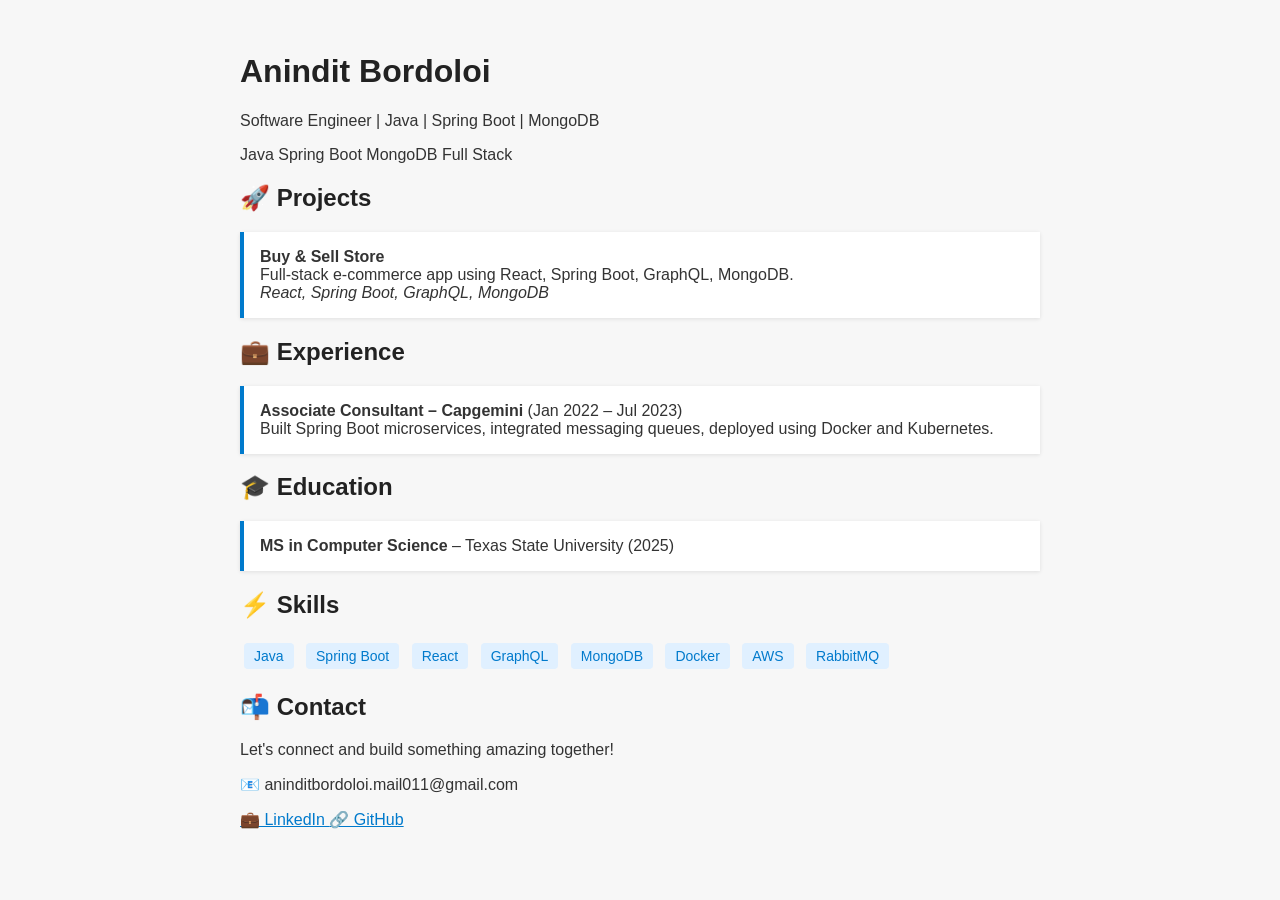
==== index.html @ 252bb342 "update + 1" ====
<!DOCTYPE html>
<html lang="en">
<head>
  <meta charset="UTF-8" />
  <meta name="viewport" content="width=device-width, initial-scale=1.0" />
  <title>Anindit Bordoloi | Portfolio</title>
  <link rel="stylesheet" href="style.css" />
</head>
<body>
  <div class="container">
    <header>
      <div class="header-content">
        <h1>Anindit Bordoloi</h1>
        <p class="subtitle">Software Engineer | Java | Spring Boot | MongoDB</p>
        <div class="header-tags">
          <span class="tag">Java</span>
          <span class="tag">Spring Boot</span>
          <span class="tag">MongoDB</span>
          <span class="tag">Full Stack</span>
        </div>
      </div>
    </header>

    <section class="section-animate">
      <h2>🚀 Projects</h2>
      <div id="projects" class="cards-grid">
        <div class="loading"></div>
      </div>
    </section>

    <section class="section-animate">
      <h2>💼 Experience</h2>
      <div id="experience" class="cards-grid">
        <div class="loading"></div>
      </div>
    </section>

    <section class="section-animate">
      <h2>🎓 Education</h2>
      <div id="education" class="cards-grid">
        <div class="loading"></div>
      </div>
    </section>

    <section class="section-animate">
      <h2>⚡ Skills</h2>
      <div id="skills" class="skills-container">
        <div class="loading"></div>
      </div>
    </section>

    <section class="section-animate">
      <div class="contact-section">
        <h2>📬 Contact</h2>
        <p class="contact-description">Let's connect and build something amazing together!</p>
        <p class="contact-email">📧 aninditbordoloi.mail011@gmail.com</p>
        <div class="contact-links">
          <a href="https://linkedin.com/in/anindit-bordoloi-452971109" class="contact-link">
            💼 LinkedIn
          </a>
          <a href="https://github.com/AninditB" class="contact-link">
            🔗 GitHub
          </a>
        </div>
      </div>
    </section>
  </div>

  <script src="script.js"></script>
</body>
</html>
---- style.css ----
body {
  font-family: sans-serif;
  background: #f7f7f7;
  color: #333;
  margin: 0;
  padding: 2rem;
}
.container {
  max-width: 800px;
  margin: auto;
}
h1, h2 {
  color: #222;
}
a {
  color: #007acc;
}

.card {
  margin-bottom: 1rem;
  padding: 1rem;
  background: #fff;
  border-left: 4px solid #007acc;
  box-shadow: 0 1px 4px rgba(0,0,0,0.1);
}

.skill {
  display: inline-block;
  background: #e0f0ff;
  color: #007acc;
  padding: 5px 10px;
  margin: 4px;
  border-radius: 4px;
  font-size: 14px;
}
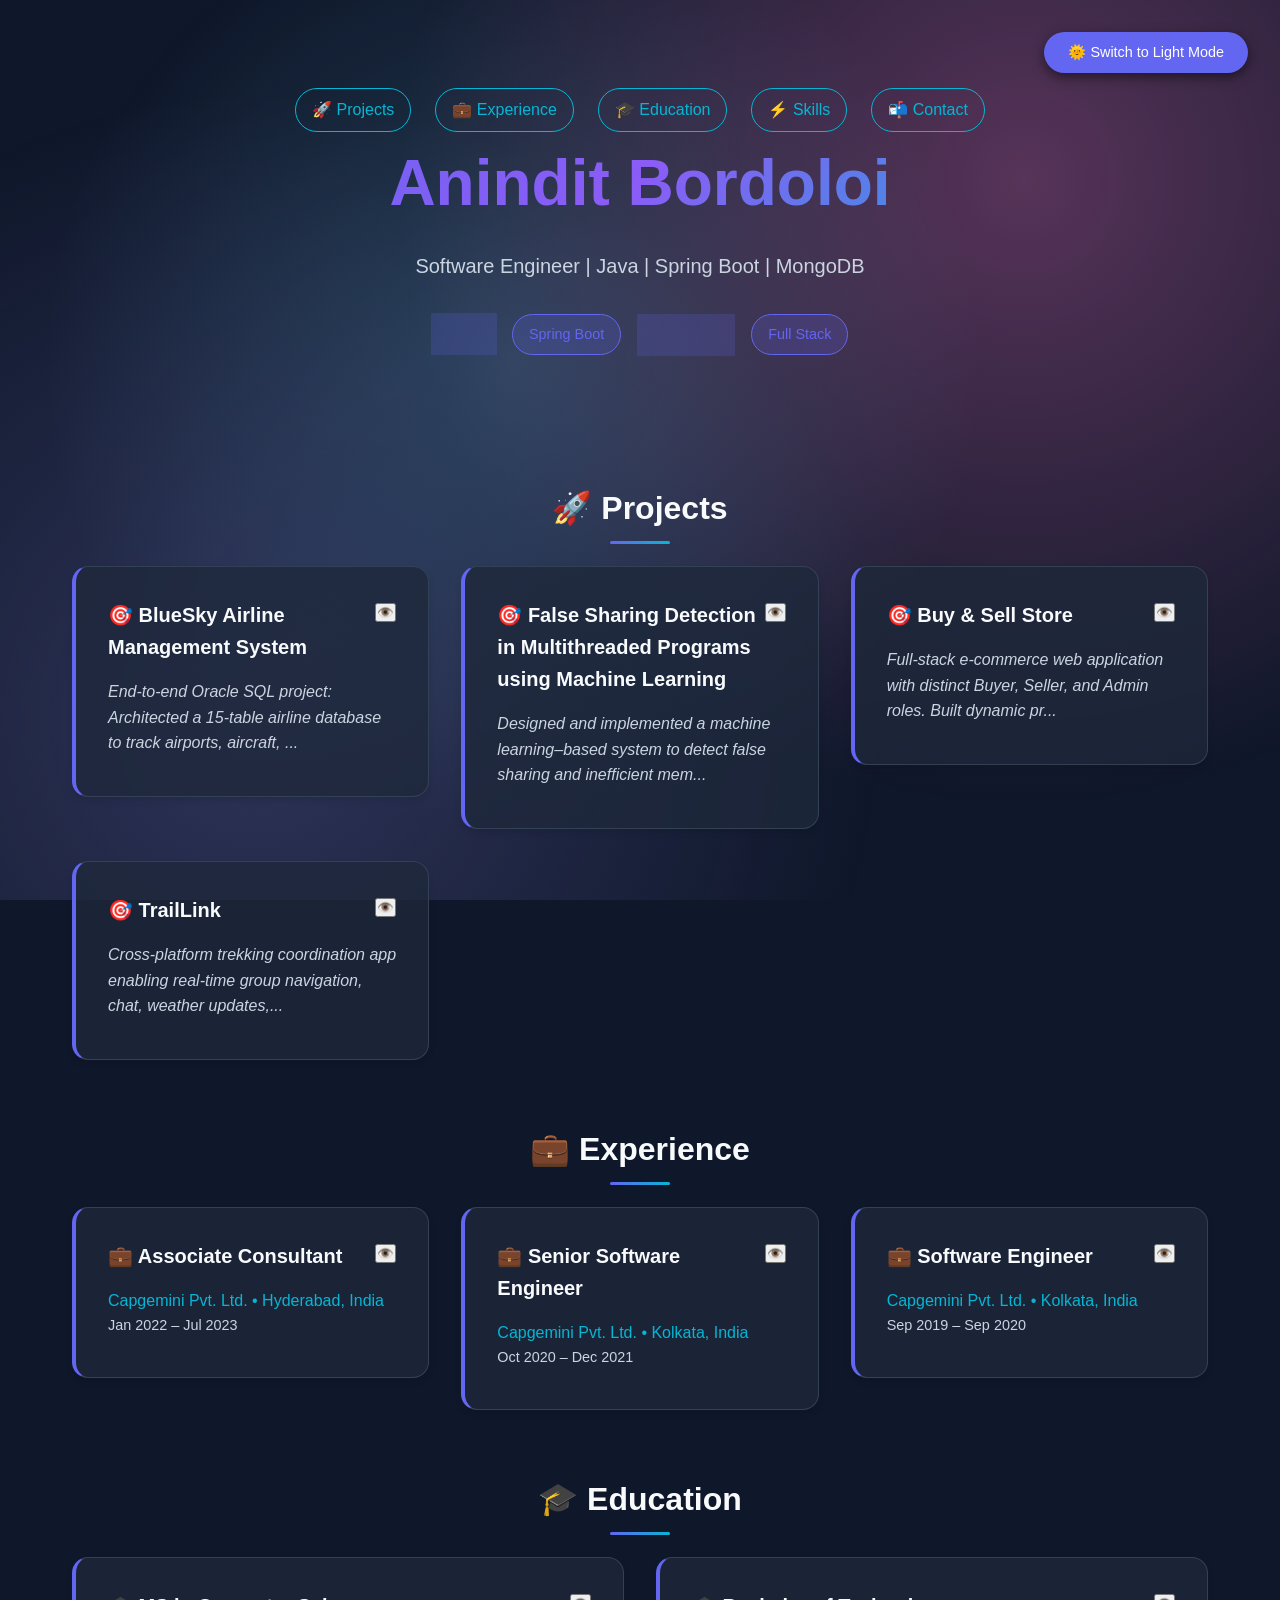
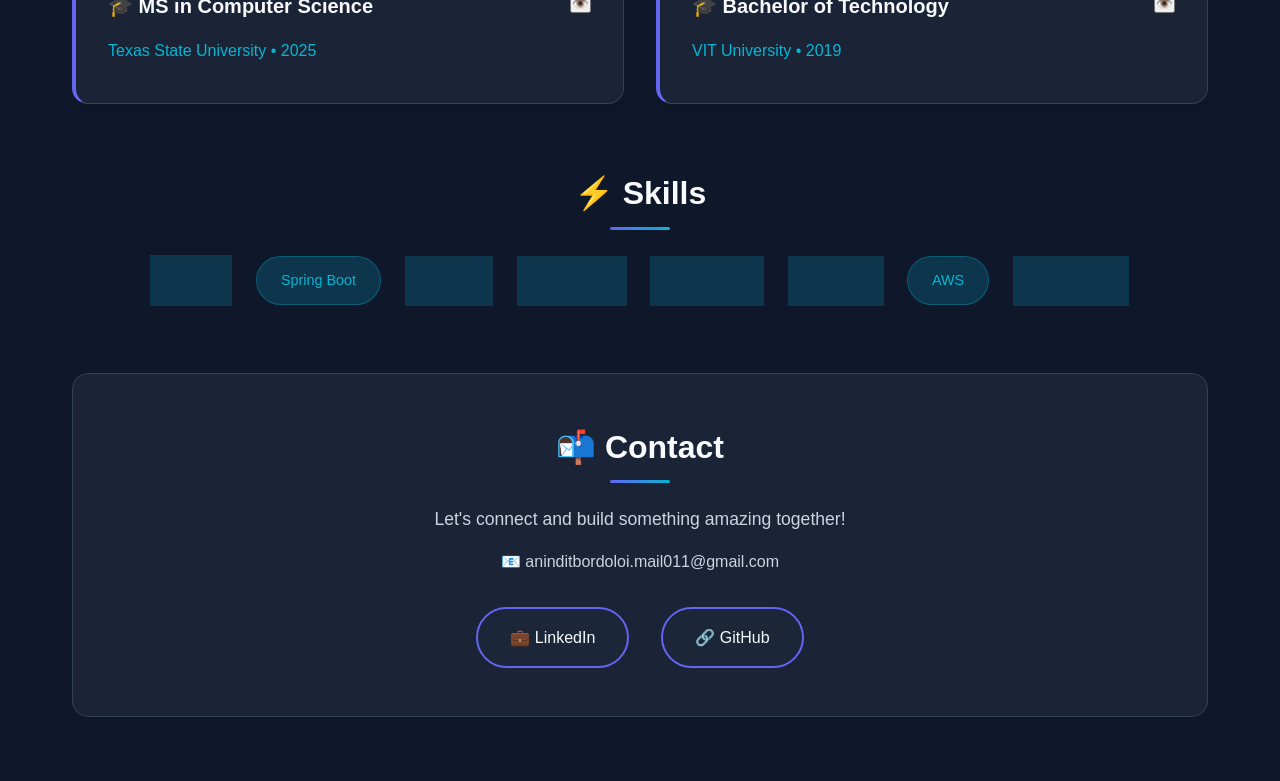
==== commit 11a24087: "small change" ====
--- a/index.html
+++ b/index.html
@@ -10,6 +10,14 @@
   <div class="container">
     <header>
       <div class="header-content">
+        <nav class="section-index">
+          <a href="#projects">🚀 Projects</a>
+          <a href="#experience">💼 Experience</a>
+          <a href="#education">🎓 Education</a>
+          <a href="#skills">⚡ Skills</a>
+          <a href="#contact">📬 Contact</a>
+        </nav>
+        <button id="theme-toggle" class="theme-toggle">🌞 Switch to Light Mode</button>
         <h1>Anindit Bordoloi</h1>
         <p class="subtitle">Software Engineer | Java | Spring Boot | MongoDB</p>
         <div class="header-tags">
@@ -51,7 +59,7 @@
 
     <section class="section-animate">
       <div class="contact-section">
-        <h2>📬 Contact</h2>
+        <h2 id="contact">📬 Contact</h2>
         <p class="contact-description">Let's connect and build something amazing together!</p>
         <p class="contact-email">📧 aninditbordoloi.mail011@gmail.com</p>
         <div class="contact-links">
--- a/style.css
+++ b/style.css
@@ -1,35 +1,711 @@
+* {
+  margin: 0;
+  padding: 0;
+  box-sizing: border-box;
+}
+
+:root {
+  --primary: #6366f1;
+  --primary-dark: #4f46e5;
+  --secondary: #8b5cf6;
+  --accent: #06b6d4;
+  --bg-dark: #0f172a;
+  --bg-light: #1e293b;
+  --text-primary: #f8fafc;
+  --text-secondary: #cbd5e1;
+  --card-bg: #1e293b;
+  --border: #334155;
+  --shadow: rgba(0, 0, 0, 0.5);
+  --gradient-bg-1: rgba(120, 119, 198, 0.3);
+  --gradient-bg-2: rgba(255, 119, 198, 0.3);
+  --gradient-bg-3: rgba(120, 219, 255, 0.2);
+}
+
+/* Light theme overrides */
+body.light-mode {
+  --primary: #b8860b;
+  --primary-dark: #a77800;
+  --secondary: #ffcc00;
+  --accent: #f59e0b;
+  --bg-dark: #fefce8;
+  --bg-light: #fffaf0;
+  --text-primary: #1e1e1e;
+  --text-secondary: #5d4501;
+  --card-bg: rgba(255, 255, 255, 0.9);
+  --border: #e0c68d;
+  --shadow: rgba(184, 134, 11, 0.1);
+  --gradient-bg-1: rgba(184, 134, 11, 0.15);
+  --gradient-bg-2: rgba(245, 158, 11, 0.15);
+  --gradient-bg-3: rgba(251, 191, 36, 0.1);
+}
+
 body {
-  font-family: sans-serif;
-  background: #f7f7f7;
-  color: #333;
+  font-family: 'Inter', -apple-system, BlinkMacSystemFont, sans-serif;
+  background: var(--bg-dark);
+  color: var(--text-primary);
+  line-height: 1.6;
+  overflow-x: hidden;
   margin: 0;
+  padding: 0;
+  transition: all 0.3s ease;
+}
+
+/* Animated background */
+body::before {
+  content: '';
+  position: fixed;
+  top: 0;
+  left: 0;
+  width: 100%;
+  height: 100%;
+  background: 
+    radial-gradient(circle at 20% 80%, rgba(120, 119, 198, 0.3) 0%, transparent 50%),
+    radial-gradient(circle at 80% 20%, rgba(255, 119, 198, 0.3) 0%, transparent 50%),
+    radial-gradient(circle at 40% 40%, rgba(120, 219, 255, 0.2) 0%, transparent 50%);
+  z-index: -1;
+  animation: bgShift 20s ease-in-out infinite;
+}
+
+@keyframes bgShift {
+  0%, 100% { transform: translate(0, 0) scale(1); }
+  33% { transform: translate(-5%, 10%) scale(1.1); }
+  66% { transform: translate(5%, -5%) scale(0.9); }
+}
+
+.container {
+  max-width: 1200px;
+  margin: 0 auto;
+  padding: 0 2rem;
+}
+
+/* Theme Toggle */
+.theme-toggle {
+  position: fixed;
+  top: 2rem;
+  right: 2rem;
+  background: var(--primary);
+  color: white;
+  border: none;
+  padding: 0.75rem 1.5rem;
+  border-radius: 2rem;
+  cursor: pointer;
+  font-size: 0.9rem;
+  font-weight: 500;
+  transition: all 0.3s ease;
+  z-index: 100;
+  box-shadow: 0 4px 12px var(--shadow);
+}
+
+.theme-toggle:hover {
+  background: var(--primary-dark);
+  transform: scale(1.05);
+}
+
+/* Header styles */
+header {
+  text-align: center;
+  padding: 4rem 0;
+  position: relative;
+}
+
+.header-content {
+  animation: fadeInUp 1s ease-out;
+}
+
+h1 {
+  font-size: clamp(2.5rem, 5vw, 4rem);
+  font-weight: 700;
+  background: linear-gradient(135deg, var(--primary), var(--secondary), var(--accent));
+  background-clip: text;
+  -webkit-background-clip: text;
+  -webkit-text-fill-color: transparent;
+  color: var(--text-primary);
+  margin-bottom: 1rem;
+  position: relative;
+}
+
+.subtitle {
+  font-size: 1.25rem;
+  color: var(--text-secondary);
+  margin-bottom: 2rem;
+  animation: fadeInUp 1s ease-out 0.2s both;
+}
+
+.header-tags {
+  display: flex;
+  flex-wrap: wrap;
+  justify-content: center;
+  gap: 1rem;
+  animation: fadeInUp 1s ease-out 0.4s both;
+}
+
+.tag {
+  background: rgba(99, 102, 241, 0.2);
+  border: 1px solid var(--primary);
+  color: var(--primary);
+  padding: 0.5rem 1rem;
+  border-radius: 2rem;
+  font-size: 0.9rem;
+  font-weight: 500;
+  transition: all 0.3s ease;
+  backdrop-filter: blur(10px);
+}
+
+.tag:hover {
+  background: var(--primary);
+  color: white;
+  transform: translateY(-2px);
+  box-shadow: 0 10px 20px rgba(99, 102, 241, 0.3);
+}
+
+/* Section styles */
+section {
+  margin: 4rem 0;
+}
+
+.section-animate {
+  opacity: 0;
+  transform: translateY(50px);
+  animation: fadeInUp 0.8s ease-out forwards;
+}
+
+.section-animate:nth-child(2) { animation-delay: 0.1s; }
+.section-animate:nth-child(3) { animation-delay: 0.2s; }
+.section-animate:nth-child(4) { animation-delay: 0.3s; }
+.section-animate:nth-child(5) { animation-delay: 0.4s; }
+.section-animate:nth-child(6) { animation-delay: 0.5s; }
+
+h2 {
+  font-size: 2rem;
+  font-weight: 600;
+  margin-bottom: 2rem;
+  text-align: center;
+  position: relative;
+  color: var(--text-primary);
+}
+
+h2::after {
+  content: '';
+  position: absolute;
+  bottom: -10px;
+  left: 50%;
+  transform: translateX(-50%);
+  width: 60px;
+  height: 3px;
+  background: linear-gradient(90deg, var(--primary), var(--accent));
+  border-radius: 2px;
+}
+
+/* Card styles */
+.cards-grid {
+  display: grid;
+  gap: 2rem;
+  grid-template-columns: repeat(auto-fit, minmax(350px, 1fr));
+}
+
+.card {
+  background: rgba(30, 41, 59, 0.8);
+  border: 1px solid var(--border);
+  border-radius: 1rem;
   padding: 2rem;
-}
-.container {
-  max-width: 800px;
-  margin: auto;
-}
-h1, h2 {
-  color: #222;
-}
+  transition: all 0.4s ease;
+  backdrop-filter: blur(10px);
+  position: relative;
+  overflow: hidden;
+  border-left: 4px solid var(--primary);
+  box-shadow: 0 4px 6px rgba(0, 0, 0, 0.1);
+}
+
+.expandable-card {
+  cursor: pointer;
+}
+
+.expandable-card:hover {
+  border-color: var(--accent);
+}
+
+.expandable-card.expanded {
+  border-left-color: var(--accent);
+}
+
+.card-header {
+  display: flex;
+  justify-content: space-between;
+  align-items: flex-start;
+  margin-bottom: 0.5rem;
+}
+
+.card-header strong {
+  flex: 1;
+  font-size: 1.25rem;
+  font-weight: 600;
+  color: var(--text-primary);
+  margin: 0;
+}
+
+.expand-icon {
+  background: var(--primary);
+  color: white;
+  width: 24px;
+  height: 24px;
+  border-radius: 50%;
+  display: flex;
+  align-items: center;
+  justify-content: center;
+  font-size: 1.2rem;
+  font-weight: bold;
+  margin-left: 1rem;
+  transition: all 0.3s ease;
+  flex-shrink: 0;
+}
+
+.expandable-card:hover .expand-icon {
+  background: var(--accent);
+  transform: scale(1.1);
+}
+
+.card-meta {
+  margin: 0.5rem 0;
+}
+
+.card-details {
+  animation: fadeIn 0.3s ease-out;
+}
+
+.card-preview {
+  color: var(--text-secondary);
+  font-style: italic;
+  animation: fadeIn 0.3s ease-out;
+}
+
+@keyframes fadeIn {
+  from { opacity: 0; transform: translateY(-10px); }
+  to { opacity: 1; transform: translateY(0); }
+}
+
+.card::before {
+  content: '';
+  position: absolute;
+  top: 0;
+  left: -100%;
+  width: 100%;
+  height: 100%;
+  background: linear-gradient(90deg, transparent, rgba(255, 255, 255, 0.1), transparent);
+  transition: left 0.6s ease;
+}
+
+.card:hover::before {
+  left: 100%;
+}
+
+.card:hover {
+  transform: translateY(-10px);
+  box-shadow: 0 20px 40px var(--shadow);
+  border-color: var(--primary);
+}
+
+.card strong {
+  font-size: 1.25rem;
+  font-weight: 600;
+  color: var(--text-primary);
+  display: block;
+  margin-bottom: 0.5rem;
+}
+
+.card em {
+  color: var(--accent);
+  font-style: normal;
+  font-size: 0.9rem;
+  font-weight: 500;
+}
+
+/* Modal Styles */
+.modal-overlay {
+  position: fixed;
+  top: 0;
+  left: 0;
+  width: 100%;
+  height: 100%;
+  background: rgba(0, 0, 0, 0.8);
+  backdrop-filter: blur(10px);
+  z-index: 1000;
+  display: flex;
+  justify-content: center;
+  align-items: center;
+  opacity: 0;
+  visibility: hidden;
+  transition: all 0.3s ease;
+}
+
+.modal-overlay.active {
+  opacity: 1;
+  visibility: visible;
+}
+
+.modal-content {
+  background: var(--card-bg);
+  border: 1px solid var(--border);
+  border-radius: 1rem;
+  padding: 2rem;
+  max-width: 600px;
+  width: 90%;
+  max-height: 80vh;
+  overflow-y: auto;
+  position: relative;
+  box-shadow: 0 20px 40px var(--shadow);
+  transform: scale(0.8) translateY(50px);
+  transition: all 0.3s ease;
+  border-left: 4px solid var(--accent);
+}
+
+.modal-overlay.active .modal-content {
+  transform: scale(1) translateY(0);
+}
+
+.modal-header {
+  display: flex;
+  justify-content: space-between;
+  align-items: flex-start;
+  margin-bottom: 1.5rem;
+  padding-bottom: 1rem;
+  border-bottom: 1px solid var(--border);
+}
+
+.modal-title {
+  font-size: 1.5rem;
+  font-weight: 600;
+  color: var(--text-primary);
+  margin: 0;
+  flex: 1;
+}
+
+.modal-close {
+  background: var(--primary);
+  color: white;
+  border: none;
+  width: 32px;
+  height: 32px;
+  border-radius: 50%;
+  display: flex;
+  align-items: center;
+  justify-content: center;
+  font-size: 1.2rem;
+  font-weight: bold;
+  cursor: pointer;
+  transition: all 0.3s ease;
+  margin-left: 1rem;
+}
+
+.modal-close:hover {
+  background: var(--primary-dark);
+  transform: scale(1.1);
+}
+
+.modal-meta {
+  margin-bottom: 1.5rem;
+}
+
+.modal-meta .company,
+.modal-meta .institution {
+  color: var(--accent);
+  font-weight: 500;
+  font-size: 1.1rem;
+  margin-bottom: 0.5rem;
+}
+
+.modal-meta .duration,
+.modal-meta .year {
+  color: var(--text-secondary);
+  font-size: 0.95rem;
+}
+
+.modal-body {
+  color: var(--text-secondary);
+  line-height: 1.7;
+}
+
+.modal-body h4 {
+  color: var(--accent);
+  font-weight: 600;
+  margin: 1.5rem 0 0.75rem 0;
+  font-size: 1.1rem;
+}
+
+.modal-body ul {
+  margin: 0.75rem 0;
+  padding-left: 1.5rem;
+}
+
+.modal-body li {
+  margin-bottom: 0.75rem;
+  color: var(--text-secondary);
+}
+
+.modal-body .tech-stack {
+  background: rgba(6, 182, 212, 0.1);
+  border: 1px solid rgba(6, 182, 212, 0.3);
+  border-radius: 0.5rem;
+  padding: 1rem;
+  margin: 1rem 0;
+  color: var(--text-secondary);
+}
+
+.share-section {
+  margin-top: 2rem;
+  padding-top: 1.5rem;
+  border-top: 1px solid var(--border);
+}
+
+.share-buttons {
+  display: flex;
+  gap: 1rem;
+  flex-wrap: wrap;
+  justify-content: center;
+}
+
+.share-btn {
+  background: var(--primary);
+  color: white;
+  border: none;
+  padding: 0.75rem 1.5rem;
+  border-radius: 2rem;
+  font-size: 0.9rem;
+  font-weight: 500;
+  cursor: pointer;
+  transition: all 0.3s ease;
+  display: flex;
+  align-items: center;
+  gap: 0.5rem;
+}
+
+.share-btn:hover {
+  background: var(--primary-dark);
+  transform: translateY(-2px);
+  box-shadow: 0 8px 16px rgba(99, 102, 241, 0.3);
+}
+
+.share-btn.copy-btn {
+  background: var(--accent);
+}
+
+.share-btn.copy-btn:hover {
+  background: #0891b2;
+}
+
+/* Skills styles */
+.skills-container {
+  display: flex;
+  flex-wrap: wrap;
+  gap: 1rem;
+  justify-content: center;
+}
+
+.skill {
+  background: rgba(6, 182, 212, 0.2);
+  color: var(--accent);
+  padding: 0.75rem 1.5rem;
+  border-radius: 2rem;
+  font-size: 0.9rem;
+  font-weight: 500;
+  border: 1px solid rgba(6, 182, 212, 0.3);
+  transition: all 0.3s ease;
+  backdrop-filter: blur(10px);
+  display: inline-block;
+  margin: 0.25rem;
+}
+
+.skill:hover {
+  background: var(--accent);
+  color: white;
+  transform: translateY(-2px) scale(1.05);
+  box-shadow: 0 8px 16px rgba(6, 182, 212, 0.3);
+}
+
+/* Contact section */
+.contact-section {
+  text-align: center;
+  background: rgba(30, 41, 59, 0.8);
+  border: 1px solid var(--border);
+  border-radius: 1rem;
+  padding: 3rem;
+  margin: 4rem 0;
+  backdrop-filter: blur(10px);
+}
+
+.contact-description {
+  color: var(--text-secondary);
+  margin-bottom: 1rem;
+  font-size: 1.1rem;
+}
+
+.contact-email {
+  color: var(--text-secondary);
+  margin-bottom: 2rem;
+  font-size: 1rem;
+}
+
+.contact-links {
+  display: flex;
+  justify-content: center;
+  gap: 2rem;
+  margin-top: 2rem;
+  flex-wrap: wrap;
+}
+
+.contact-link {
+  display: inline-flex;
+  align-items: center;
+  gap: 0.5rem;
+  color: var(--text-primary);
+  text-decoration: none;
+  padding: 1rem 2rem;
+  border: 2px solid var(--primary);
+  border-radius: 3rem;
+  transition: all 0.3s ease;
+  font-weight: 500;
+  backdrop-filter: blur(10px);
+}
+
+.contact-link:hover {
+  background: var(--primary);
+  transform: translateY(-3px);
+  box-shadow: 0 10px 20px rgba(99, 102, 241, 0.3);
+}
+
+/* Legacy link styles for compatibility */
 a {
-  color: #007acc;
-}
-
-.card {
-  margin-bottom: 1rem;
-  padding: 1rem;
-  background: #fff;
-  border-left: 4px solid #007acc;
-  box-shadow: 0 1px 4px rgba(0,0,0,0.1);
-}
-
-.skill {
+  color: var(--accent);
+  text-decoration: none;
+  transition: color 0.3s ease;
+}
+
+a:hover {
+  color: var(--primary);
+}
+
+/* Animations */
+@keyframes fadeInUp {
+  from {
+    opacity: 0;
+    transform: translateY(50px);
+  }
+  to {
+    opacity: 1;
+    transform: translateY(0);
+  }
+}
+
+@keyframes pulse {
+  0%, 100% { transform: scale(1); }
+  50% { transform: scale(1.05); }
+}
+
+/* Loading animation */
+.loading {
   display: inline-block;
-  background: #e0f0ff;
-  color: #007acc;
-  padding: 5px 10px;
-  margin: 4px;
-  border-radius: 4px;
-  font-size: 14px;
-}+  width: 40px;
+  height: 40px;
+  border: 4px solid var(--border);
+  border-radius: 50%;
+  border-top-color: var(--primary);
+  animation: spin 1s ease-in-out infinite;
+  margin: 2rem auto;
+}
+
+@keyframes spin {
+  to { transform: rotate(360deg); }
+}
+
+/* Custom scrollbar for modal */
+.modal-content::-webkit-scrollbar {
+  width: 6px;
+}
+
+.modal-content::-webkit-scrollbar-track {
+  background: var(--bg-dark);
+  border-radius: 3px;
+}
+
+.modal-content::-webkit-scrollbar-thumb {
+  background: var(--primary);
+  border-radius: 3px;
+}
+
+.modal-content::-webkit-scrollbar-thumb:hover {
+  background: var(--primary-dark);
+}
+
+/* Responsive design */
+@media (max-width: 768px) {
+  .container {
+    padding: 0 1rem;
+  }
+  
+  .cards-grid {
+    grid-template-columns: 1fr;
+  }
+  
+  .contact-links {
+    flex-direction: column;
+    align-items: center;
+  }
+  
+  .header-tags {
+    justify-content: center;
+  }
+  
+  .skills-container {
+    justify-content: center;
+  }
+  
+  h1 {
+    font-size: 2.5rem;
+  }
+  
+  header {
+    padding: 2rem 0;
+  }
+
+  .modal-content {
+    width: 95%;
+    padding: 1.5rem;
+    margin: 1rem;
+  }
+
+  .share-buttons {
+    flex-direction: column;
+  }
+
+  .share-btn {
+    justify-content: center;
+  }
+}
+
+
+.section-index {
+  display: flex;
+  justify-content: center;
+  gap: 1.5rem;
+  margin-top: 1.5rem;
+  flex-wrap: wrap;
+  animation: fadeInUp 1s ease-out 0.6s both;
+}
+
+.section-index a {
+  color: var(--accent);
+  font-weight: 500;
+  padding: 0.5rem 1rem;
+  border: 1px solid var(--accent);
+  border-radius: 1.5rem;
+  text-decoration: none;
+  transition: all 0.3s ease;
+}
+
+.section-index a:hover {
+  background: var(--accent);
+  color: white;
+  transform: translateY(-2px);
+}
+
+
+
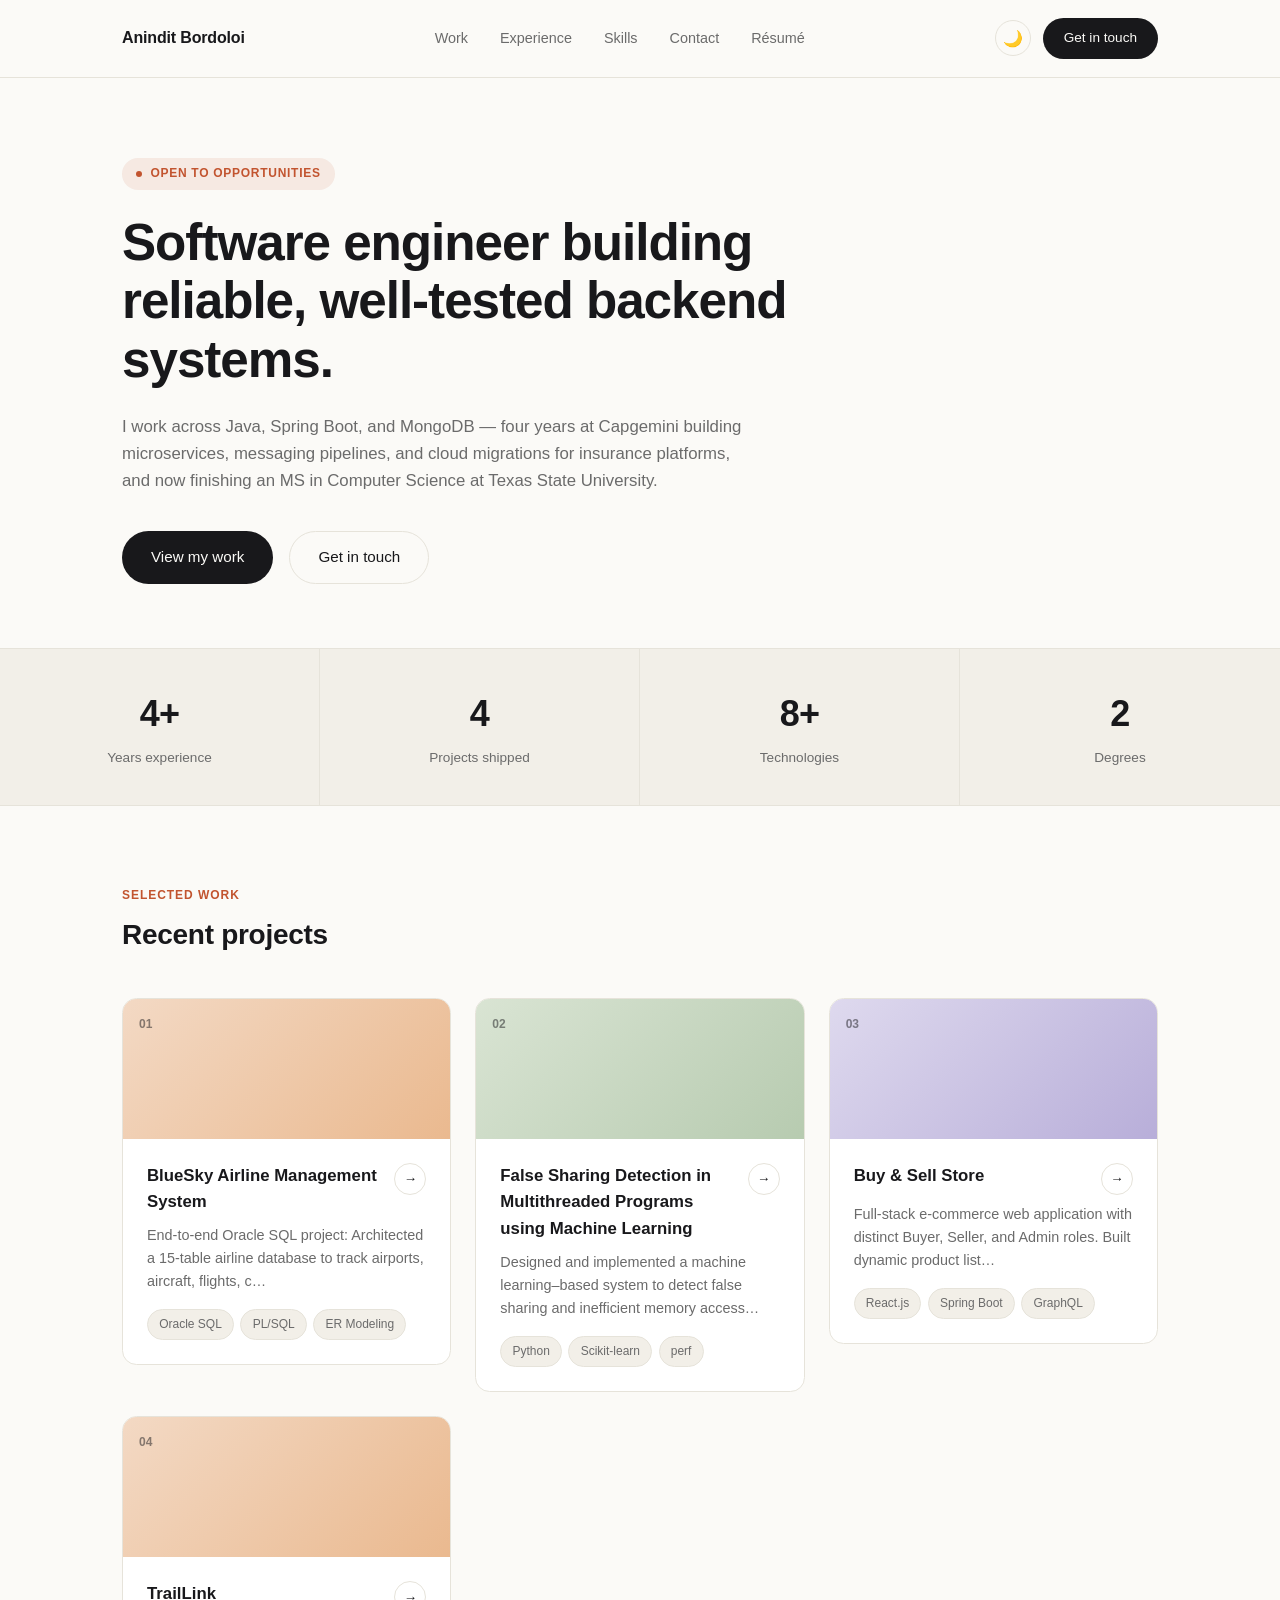
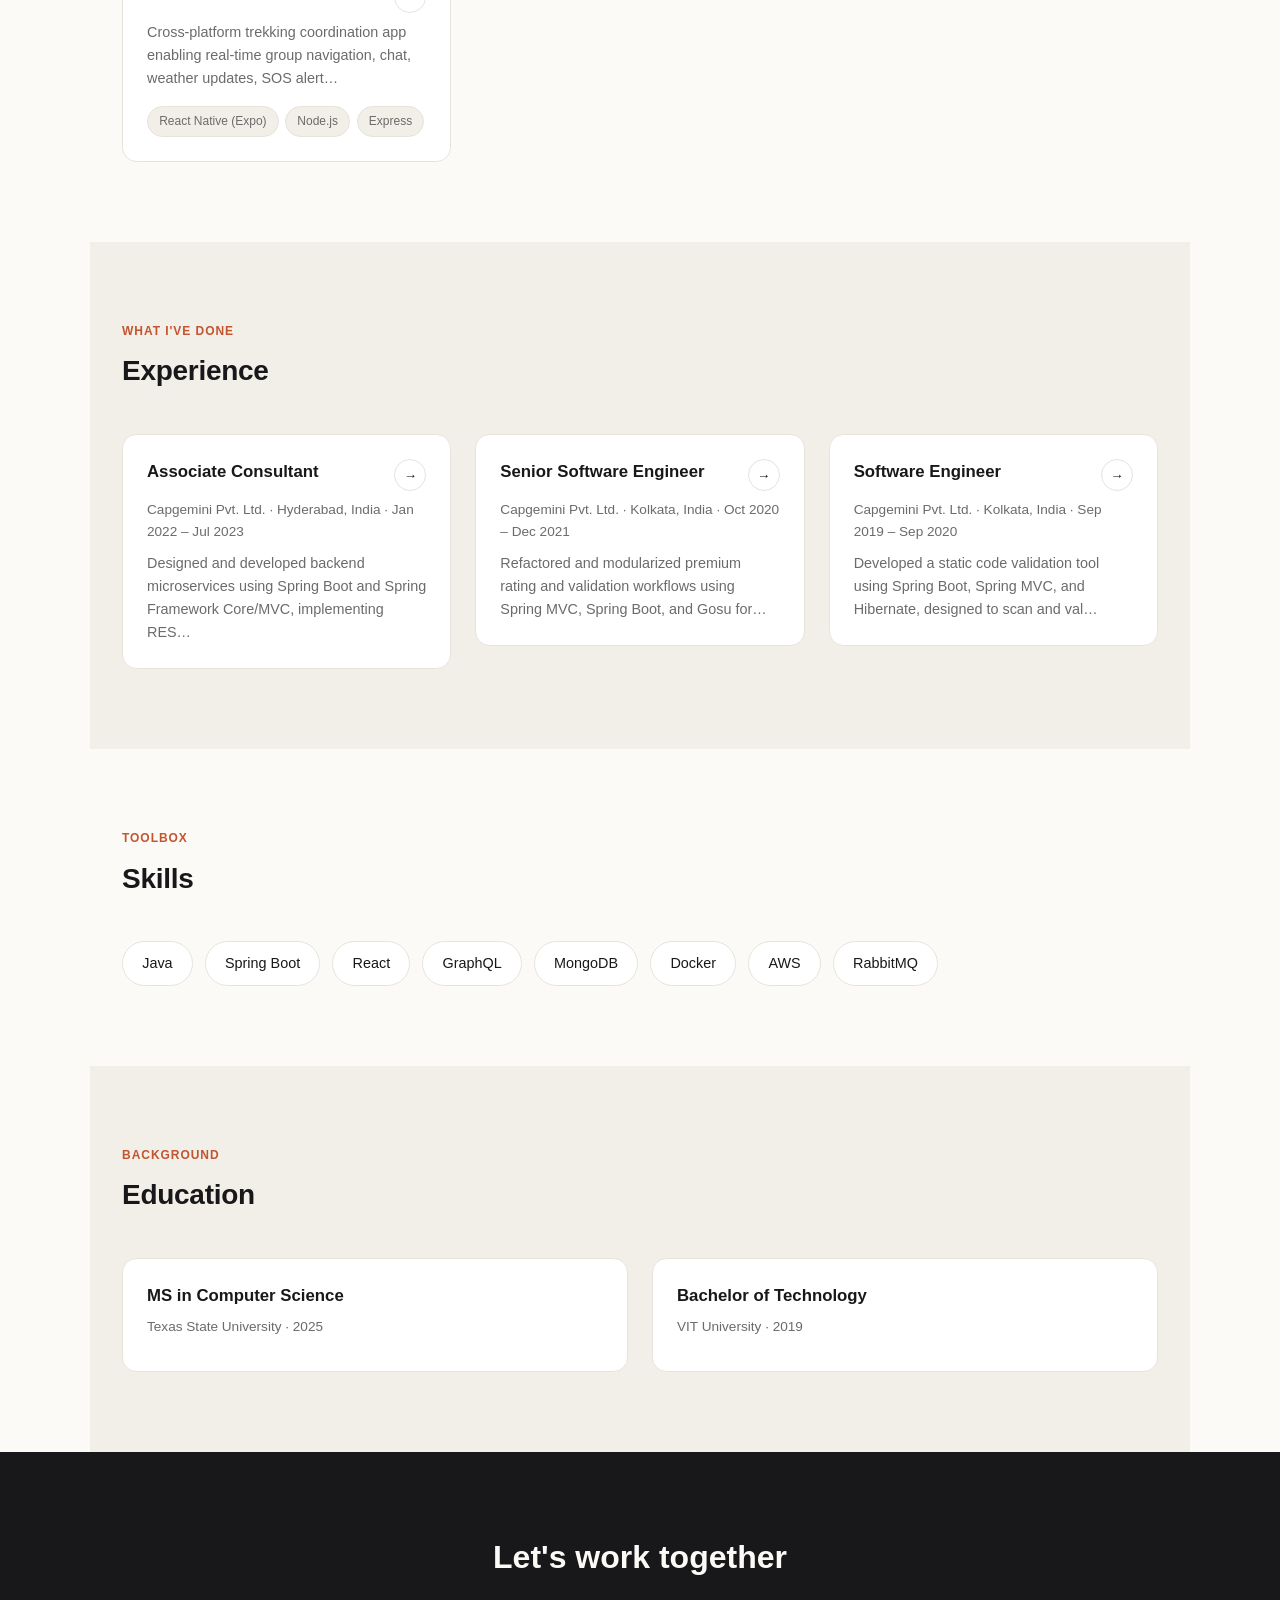
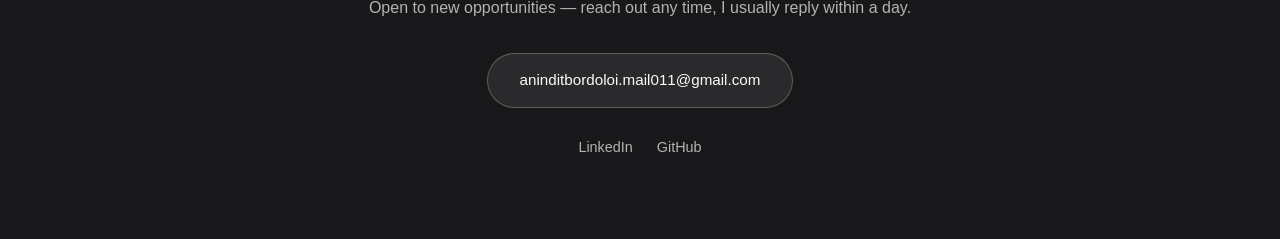
==== commit a5b2ddf7: "Redesign portfolio with minimal light/dark theme, add resume page Replace the dark neon-gradient lay" ====
--- a/index.html
+++ b/index.html
@@ -7,73 +7,112 @@
   <link rel="stylesheet" href="style.css" />
 </head>
 <body>
-  <div class="container">
-    <header>
-      <div class="header-content">
-        <nav class="section-index">
-          <a href="#projects">🚀 Projects</a>
-          <a href="#experience">💼 Experience</a>
-          <a href="#education">🎓 Education</a>
-          <a href="#skills">⚡ Skills</a>
-          <a href="#contact">📬 Contact</a>
-        </nav>
-        <button id="theme-toggle" class="theme-toggle">🌞 Switch to Light Mode</button>
-        <h1>Anindit Bordoloi</h1>
-        <p class="subtitle">Software Engineer | Java | Spring Boot | MongoDB</p>
-        <div class="header-tags">
-          <span class="tag">Java</span>
-          <span class="tag">Spring Boot</span>
-          <span class="tag">MongoDB</span>
-          <span class="tag">Full Stack</span>
+  <header class="site-header" id="top">
+    <div class="nav-inner">
+      <a href="#top" class="wordmark">Anindit Bordoloi</a>
+      <nav class="main-nav">
+        <a href="#projects">Work</a>
+        <a href="#experience">Experience</a>
+        <a href="#skills">Skills</a>
+        <a href="#contact">Contact</a>
+        <a href="resume.html">Résumé</a>
+      </nav>
+      <div class="nav-actions">
+        <button id="theme-toggle" class="theme-toggle" aria-label="Switch to dark mode">🌙</button>
+        <a href="#contact" class="btn btn-primary btn-sm">Get in touch</a>
+      </div>
+    </div>
+  </header>
+
+  <main>
+    <section class="hero section-animate">
+      <div class="hero-inner">
+        <div class="badge"><span class="badge-dot"></span> Open to opportunities</div>
+        <h1>Software engineer building reliable, well-tested backend systems.</h1>
+        <p class="hero-bio">
+          I work across Java, Spring Boot, and MongoDB — four years at Capgemini building microservices,
+          messaging pipelines, and cloud migrations for insurance platforms, and now finishing an MS in
+          Computer Science at Texas State University.
+        </p>
+        <div class="hero-actions">
+          <a href="#projects" class="btn btn-primary">View my work</a>
+          <a href="#contact" class="btn btn-secondary">Get in touch</a>
         </div>
       </div>
-    </header>
+    </section>
 
-    <section class="section-animate">
-      <h2>🚀 Projects</h2>
-      <div id="projects" class="cards-grid">
+    <section class="stats-strip section-animate">
+      <div class="stat">
+        <div class="stat-number" id="stat-years">–</div>
+        <div class="stat-label">Years experience</div>
+      </div>
+      <div class="stat">
+        <div class="stat-number" id="stat-projects">–</div>
+        <div class="stat-label">Projects shipped</div>
+      </div>
+      <div class="stat">
+        <div class="stat-number" id="stat-tech">–</div>
+        <div class="stat-label">Technologies</div>
+      </div>
+      <div class="stat">
+        <div class="stat-number" id="stat-degrees">–</div>
+        <div class="stat-label">Degrees</div>
+      </div>
+    </section>
+
+    <section class="section-block section-animate">
+      <div class="section-head">
+        <div class="section-label">Selected work</div>
+        <h2>Recent projects</h2>
+      </div>
+      <div id="projects" class="cards-grid projects-grid">
         <div class="loading"></div>
       </div>
     </section>
 
-    <section class="section-animate">
-      <h2>💼 Experience</h2>
-      <div id="experience" class="cards-grid">
+    <section class="section-block alt-bg section-animate">
+      <div class="section-head">
+        <div class="section-label">What I've done</div>
+        <h2>Experience</h2>
+      </div>
+      <div id="experience" class="cards-grid experience-grid">
         <div class="loading"></div>
       </div>
     </section>
 
-    <section class="section-animate">
-      <h2>🎓 Education</h2>
-      <div id="education" class="cards-grid">
-        <div class="loading"></div>
+    <section class="section-block section-animate">
+      <div class="section-head">
+        <div class="section-label">Toolbox</div>
+        <h2>Skills</h2>
       </div>
-    </section>
-
-    <section class="section-animate">
-      <h2>⚡ Skills</h2>
       <div id="skills" class="skills-container">
         <div class="loading"></div>
       </div>
     </section>
 
-    <section class="section-animate">
-      <div class="contact-section">
-        <h2 id="contact">📬 Contact</h2>
-        <p class="contact-description">Let's connect and build something amazing together!</p>
-        <p class="contact-email">📧 aninditbordoloi.mail011@gmail.com</p>
-        <div class="contact-links">
-          <a href="https://linkedin.com/in/anindit-bordoloi-452971109" class="contact-link">
-            💼 LinkedIn
-          </a>
-          <a href="https://github.com/AninditB" class="contact-link">
-            🔗 GitHub
-          </a>
-        </div>
+    <section class="section-block alt-bg section-animate">
+      <div class="section-head">
+        <div class="section-label">Background</div>
+        <h2>Education</h2>
+      </div>
+      <div id="education" class="cards-grid education-grid">
+        <div class="loading"></div>
       </div>
     </section>
-  </div>
+  </main>
+
+  <footer class="cta-band section-animate" id="contact">
+    <div class="cta-inner">
+      <h2>Let's work together</h2>
+      <p>Open to new opportunities — reach out any time, I usually reply within a day.</p>
+      <a href="mailto:aninditbordoloi.mail011@gmail.com" class="email-pill">aninditbordoloi.mail011@gmail.com</a>
+      <div class="cta-links">
+        <a href="https://linkedin.com/in/anindit-bordoloi-452971109" class="cta-link">LinkedIn</a>
+        <a href="https://github.com/AninditB" class="cta-link">GitHub</a>
+      </div>
+    </div>
+  </footer>
 
   <script src="script.js"></script>
 </body>
-</html>+</html>
--- a/style.css
+++ b/style.css
@@ -5,329 +5,517 @@
 }
 
 :root {
-  --primary: #6366f1;
-  --primary-dark: #4f46e5;
-  --secondary: #8b5cf6;
-  --accent: #06b6d4;
-  --bg-dark: #0f172a;
-  --bg-light: #1e293b;
-  --text-primary: #f8fafc;
-  --text-secondary: #cbd5e1;
-  --card-bg: #1e293b;
-  --border: #334155;
-  --shadow: rgba(0, 0, 0, 0.5);
-  --gradient-bg-1: rgba(120, 119, 198, 0.3);
-  --gradient-bg-2: rgba(255, 119, 198, 0.3);
-  --gradient-bg-3: rgba(120, 219, 255, 0.2);
-}
-
-/* Light theme overrides */
-body.light-mode {
-  --primary: #b8860b;
-  --primary-dark: #a77800;
-  --secondary: #ffcc00;
-  --accent: #f59e0b;
-  --bg-dark: #fefce8;
-  --bg-light: #fffaf0;
-  --text-primary: #1e1e1e;
-  --text-secondary: #5d4501;
-  --card-bg: rgba(255, 255, 255, 0.9);
-  --border: #e0c68d;
-  --shadow: rgba(184, 134, 11, 0.1);
-  --gradient-bg-1: rgba(184, 134, 11, 0.15);
-  --gradient-bg-2: rgba(245, 158, 11, 0.15);
-  --gradient-bg-3: rgba(251, 191, 36, 0.1);
+  --bg: #fbfaf7;
+  --bg-alt: #f2efe8;
+  --surface: #ffffff;
+  --text: #18181b;
+  --text-secondary: #6b6b6b;
+  --border: #e6e3da;
+  --accent: #c2542f;
+  --accent-soft: rgba(194, 84, 47, 0.1);
+  --btn-bg: #18181b;
+  --btn-text: #fbfaf7;
+  --cta-bg: #18181b;
+  --cta-text: #fbfaf7;
+  --shadow: rgba(24, 24, 27, 0.08);
+}
+
+body.dark-mode {
+  --bg: #101012;
+  --bg-alt: #17171a;
+  --surface: #1c1c1f;
+  --text: #f5f5f4;
+  --text-secondary: #a3a3a8;
+  --border: #2d2d31;
+  --accent: #e08a67;
+  --accent-soft: rgba(224, 138, 103, 0.15);
+  --btn-bg: #f5f5f4;
+  --btn-text: #101012;
+  --cta-bg: #000000;
+  --cta-text: #f5f5f4;
+  --shadow: rgba(0, 0, 0, 0.4);
 }
 
 body {
   font-family: 'Inter', -apple-system, BlinkMacSystemFont, sans-serif;
-  background: var(--bg-dark);
-  color: var(--text-primary);
+  background: var(--bg);
+  color: var(--text);
   line-height: 1.6;
   overflow-x: hidden;
-  margin: 0;
-  padding: 0;
-  transition: all 0.3s ease;
-}
-
-/* Animated background */
-body::before {
-  content: '';
-  position: fixed;
+  transition: background 0.3s ease, color 0.3s ease;
+}
+
+a {
+  color: inherit;
+  text-decoration: none;
+}
+
+.container,
+.hero-inner,
+.nav-inner,
+.section-block,
+.cta-inner {
+  max-width: 1100px;
+  margin: 0 auto;
+  padding-left: 2rem;
+  padding-right: 2rem;
+}
+
+/* Buttons */
+.btn {
+  display: inline-flex;
+  align-items: center;
+  justify-content: center;
+  padding: 0.85rem 1.75rem;
+  border-radius: 2rem;
+  font-size: 0.95rem;
+  font-weight: 500;
+  cursor: pointer;
+  border: 1px solid transparent;
+  transition: all 0.2s ease;
+}
+
+.btn-primary {
+  background: var(--btn-bg);
+  color: var(--btn-text);
+}
+
+.btn-primary:hover {
+  opacity: 0.85;
+  transform: translateY(-1px);
+}
+
+.btn-secondary {
+  background: transparent;
+  color: var(--text);
+  border-color: var(--border);
+}
+
+.btn-secondary:hover {
+  border-color: var(--text);
+}
+
+.btn-sm {
+  padding: 0.55rem 1.25rem;
+  font-size: 0.85rem;
+}
+
+/* Nav */
+.site-header {
+  position: sticky;
   top: 0;
-  left: 0;
-  width: 100%;
-  height: 100%;
-  background: 
-    radial-gradient(circle at 20% 80%, rgba(120, 119, 198, 0.3) 0%, transparent 50%),
-    radial-gradient(circle at 80% 20%, rgba(255, 119, 198, 0.3) 0%, transparent 50%),
-    radial-gradient(circle at 40% 40%, rgba(120, 219, 255, 0.2) 0%, transparent 50%);
-  z-index: -1;
-  animation: bgShift 20s ease-in-out infinite;
-}
-
-@keyframes bgShift {
-  0%, 100% { transform: translate(0, 0) scale(1); }
-  33% { transform: translate(-5%, 10%) scale(1.1); }
-  66% { transform: translate(5%, -5%) scale(0.9); }
-}
-
-.container {
-  max-width: 1200px;
-  margin: 0 auto;
-  padding: 0 2rem;
-}
-
-/* Theme Toggle */
+  z-index: 50;
+  background: var(--bg);
+  border-bottom: 1px solid var(--border);
+}
+
+.nav-inner {
+  display: flex;
+  align-items: center;
+  justify-content: space-between;
+  padding-top: 1.1rem;
+  padding-bottom: 1.1rem;
+}
+
+.wordmark {
+  font-weight: 600;
+  font-size: 1rem;
+  letter-spacing: -0.01em;
+}
+
+.main-nav {
+  display: flex;
+  gap: 2rem;
+}
+
+.main-nav a {
+  font-size: 0.9rem;
+  color: var(--text-secondary);
+  transition: color 0.2s ease;
+}
+
+.main-nav a:hover {
+  color: var(--text);
+}
+
+.nav-actions {
+  display: flex;
+  align-items: center;
+  gap: 0.75rem;
+}
+
 .theme-toggle {
-  position: fixed;
-  top: 2rem;
-  right: 2rem;
-  background: var(--primary);
-  color: white;
-  border: none;
-  padding: 0.75rem 1.5rem;
+  background: transparent;
+  border: 1px solid var(--border);
+  color: var(--text);
+  width: 2.25rem;
+  height: 2.25rem;
+  border-radius: 50%;
+  display: flex;
+  align-items: center;
+  justify-content: center;
+  cursor: pointer;
+  font-size: 1rem;
+  transition: all 0.2s ease;
+}
+
+.theme-toggle:hover {
+  border-color: var(--text);
+}
+
+/* Hero */
+.hero {
+  padding: 5rem 0 4rem;
+}
+
+.badge {
+  display: inline-flex;
+  align-items: center;
+  gap: 0.5rem;
+  font-size: 0.75rem;
+  font-weight: 600;
+  letter-spacing: 0.06em;
+  text-transform: uppercase;
+  color: var(--accent);
+  background: var(--accent-soft);
+  padding: 0.4rem 0.9rem;
   border-radius: 2rem;
+  margin-bottom: 1.5rem;
+}
+
+.badge-dot {
+  width: 6px;
+  height: 6px;
+  border-radius: 50%;
+  background: var(--accent);
+}
+
+.hero h1 {
+  font-size: clamp(2rem, 4.5vw, 3.2rem);
+  font-weight: 600;
+  letter-spacing: -0.02em;
+  line-height: 1.15;
+  max-width: 750px;
+  margin-bottom: 1.5rem;
+}
+
+.hero-bio {
+  color: var(--text-secondary);
+  font-size: 1.05rem;
+  max-width: 620px;
+  margin-bottom: 2.25rem;
+}
+
+.hero-actions {
+  display: flex;
+  gap: 1rem;
+  flex-wrap: wrap;
+}
+
+/* Stats */
+.stats-strip {
+  display: grid;
+  grid-template-columns: repeat(4, 1fr);
+  border-top: 1px solid var(--border);
+  border-bottom: 1px solid var(--border);
+  background: var(--bg-alt);
+}
+
+.stat {
+  padding: 2.25rem 1rem;
+  text-align: center;
+  border-right: 1px solid var(--border);
+}
+
+.stat:last-child {
+  border-right: none;
+}
+
+.stat-number {
+  font-size: 2.25rem;
+  font-weight: 700;
+  letter-spacing: -0.02em;
+}
+
+.stat-label {
+  color: var(--text-secondary);
+  font-size: 0.85rem;
+  margin-top: 0.25rem;
+}
+
+/* Sections */
+.section-block {
+  padding: 5rem 2rem;
+}
+
+.section-block.alt-bg {
+  background: var(--bg-alt);
+}
+
+.section-head {
+  margin-bottom: 2.5rem;
+}
+
+.section-label {
+  font-size: 0.75rem;
+  font-weight: 600;
+  letter-spacing: 0.08em;
+  text-transform: uppercase;
+  color: var(--accent);
+  margin-bottom: 0.5rem;
+}
+
+.section-block h2 {
+  font-size: 1.75rem;
+  font-weight: 600;
+  letter-spacing: -0.01em;
+}
+
+/* Cards */
+.cards-grid {
+  display: grid;
+  gap: 1.5rem;
+  grid-template-columns: repeat(auto-fit, minmax(300px, 1fr));
+}
+
+.card {
+  background: var(--surface);
+  border: 1px solid var(--border);
+  border-radius: 0.9rem;
+  transition: border-color 0.2s ease, box-shadow 0.2s ease;
+}
+
+.card:hover {
+  border-color: var(--text-secondary);
+  box-shadow: 0 8px 20px var(--shadow);
+}
+
+.expandable-card {
   cursor: pointer;
+}
+
+.expandable-card:focus-visible {
+  outline: 2px solid var(--accent);
+  outline-offset: 3px;
+}
+
+/* Project cards */
+.project-card {
+  overflow: hidden;
+}
+
+.project-thumb {
+  height: 140px;
+  position: relative;
+  display: flex;
+  align-items: flex-start;
+  padding: 1rem;
+}
+
+.thumb-1 { background: linear-gradient(135deg, #f3d9c4, #eab98f); }
+.thumb-2 { background: linear-gradient(135deg, #d9e4d3, #b7cbb0); }
+.thumb-3 { background: linear-gradient(135deg, #ded9ee, #b8aed9); }
+
+body.dark-mode .thumb-1 { background: linear-gradient(135deg, #6b4a34, #4a3423); }
+body.dark-mode .thumb-2 { background: linear-gradient(135deg, #33402f, #263021); }
+body.dark-mode .thumb-3 { background: linear-gradient(135deg, #3a3350, #2a253c); }
+
+.thumb-index {
+  font-size: 0.75rem;
+  font-weight: 600;
+  color: rgba(24, 24, 27, 0.5);
+}
+
+body.dark-mode .thumb-index {
+  color: rgba(255, 255, 255, 0.6);
+}
+
+.card-body {
+  padding: 1.5rem;
+}
+
+.card-header {
+  display: flex;
+  justify-content: space-between;
+  align-items: flex-start;
+  gap: 0.75rem;
+  margin-bottom: 0.5rem;
+}
+
+.card-header strong {
+  font-size: 1.05rem;
+  font-weight: 600;
+}
+
+.modal-btn {
+  background: transparent;
+  border: 1px solid var(--border);
+  color: var(--text);
+  width: 2rem;
+  height: 2rem;
+  border-radius: 50%;
+  display: flex;
+  align-items: center;
+  justify-content: center;
+  cursor: pointer;
+  flex-shrink: 0;
+  transition: all 0.2s ease;
+}
+
+.modal-btn:hover {
+  border-color: var(--accent);
+  color: var(--accent);
+}
+
+.card-preview {
+  color: var(--text-secondary);
   font-size: 0.9rem;
-  font-weight: 500;
-  transition: all 0.3s ease;
-  z-index: 100;
-  box-shadow: 0 4px 12px var(--shadow);
-}
-
-.theme-toggle:hover {
-  background: var(--primary-dark);
-  transform: scale(1.05);
-}
-
-/* Header styles */
-header {
-  text-align: center;
-  padding: 4rem 0;
-  position: relative;
-}
-
-.header-content {
-  animation: fadeInUp 1s ease-out;
-}
-
-h1 {
-  font-size: clamp(2.5rem, 5vw, 4rem);
-  font-weight: 700;
-  background: linear-gradient(135deg, var(--primary), var(--secondary), var(--accent));
-  background-clip: text;
-  -webkit-background-clip: text;
-  -webkit-text-fill-color: transparent;
-  color: var(--text-primary);
-  margin-bottom: 1rem;
-  position: relative;
-}
-
-.subtitle {
-  font-size: 1.25rem;
-  color: var(--text-secondary);
-  margin-bottom: 2rem;
-  animation: fadeInUp 1s ease-out 0.2s both;
-}
-
-.header-tags {
+}
+
+.card-meta {
+  color: var(--text-secondary);
+  font-size: 0.85rem;
+  margin: 0.4rem 0 0.6rem;
+}
+
+.card-details {
+  animation: fadeIn 0.3s ease-out;
+  color: var(--text-secondary);
+  font-size: 0.9rem;
+  line-height: 1.6;
+  margin-top: 0.5rem;
+}
+
+.card-details ul {
+  padding-left: 1.1rem;
+  margin-top: 0.4rem;
+}
+
+.card-details li {
+  margin-bottom: 0.4rem;
+}
+
+.tag-row {
   display: flex;
   flex-wrap: wrap;
-  justify-content: center;
-  gap: 1rem;
-  animation: fadeInUp 1s ease-out 0.4s both;
-}
-
-.tag {
-  background: rgba(99, 102, 241, 0.2);
-  border: 1px solid var(--primary);
-  color: var(--primary);
-  padding: 0.5rem 1rem;
+  gap: 0.4rem;
+  margin-top: 1rem;
+}
+
+.tag-pill {
+  background: var(--bg-alt);
+  border: 1px solid var(--border);
+  color: var(--text-secondary);
+  font-size: 0.75rem;
+  padding: 0.3rem 0.7rem;
+  border-radius: 1rem;
+}
+
+/* Experience & education cards */
+.experience-card,
+.education-card {
+  padding: 1.5rem;
+}
+
+.education-card strong {
+  font-size: 1.05rem;
+  font-weight: 600;
+  display: block;
+  margin-bottom: 0.4rem;
+}
+
+@keyframes fadeIn {
+  from { opacity: 0; transform: translateY(-6px); }
+  to { opacity: 1; transform: translateY(0); }
+}
+
+@keyframes fadeInUp {
+  from { opacity: 0; transform: translateY(20px); }
+  to { opacity: 1; transform: translateY(0); }
+}
+
+/* Skills */
+.skills-container {
+  display: flex;
+  flex-wrap: wrap;
+  gap: 0.75rem;
+}
+
+.skill {
+  background: var(--surface);
+  color: var(--text);
+  border: 1px solid var(--border);
+  padding: 0.6rem 1.2rem;
   border-radius: 2rem;
   font-size: 0.9rem;
   font-weight: 500;
-  transition: all 0.3s ease;
-  backdrop-filter: blur(10px);
-}
-
-.tag:hover {
-  background: var(--primary);
-  color: white;
-  transform: translateY(-2px);
-  box-shadow: 0 10px 20px rgba(99, 102, 241, 0.3);
-}
-
-/* Section styles */
-section {
-  margin: 4rem 0;
-}
-
-.section-animate {
-  opacity: 0;
-  transform: translateY(50px);
-  animation: fadeInUp 0.8s ease-out forwards;
-}
-
-.section-animate:nth-child(2) { animation-delay: 0.1s; }
-.section-animate:nth-child(3) { animation-delay: 0.2s; }
-.section-animate:nth-child(4) { animation-delay: 0.3s; }
-.section-animate:nth-child(5) { animation-delay: 0.4s; }
-.section-animate:nth-child(6) { animation-delay: 0.5s; }
-
-h2 {
+  transition: all 0.2s ease;
+}
+
+.skill:hover {
+  border-color: var(--accent);
+  color: var(--accent);
+}
+
+/* CTA band */
+.cta-band {
+  background: var(--cta-bg);
+  color: var(--cta-text);
+  text-align: center;
+  padding: 5rem 2rem;
+}
+
+.cta-band h2 {
   font-size: 2rem;
   font-weight: 600;
+  margin-bottom: 0.75rem;
+}
+
+.cta-band p {
+  color: rgba(245, 245, 244, 0.7);
   margin-bottom: 2rem;
-  text-align: center;
-  position: relative;
-  color: var(--text-primary);
-}
-
-h2::after {
-  content: '';
-  position: absolute;
-  bottom: -10px;
-  left: 50%;
-  transform: translateX(-50%);
-  width: 60px;
-  height: 3px;
-  background: linear-gradient(90deg, var(--primary), var(--accent));
-  border-radius: 2px;
-}
-
-/* Card styles */
-.cards-grid {
-  display: grid;
-  gap: 2rem;
-  grid-template-columns: repeat(auto-fit, minmax(350px, 1fr));
-}
-
-.card {
-  background: rgba(30, 41, 59, 0.8);
-  border: 1px solid var(--border);
-  border-radius: 1rem;
-  padding: 2rem;
-  transition: all 0.4s ease;
-  backdrop-filter: blur(10px);
-  position: relative;
-  overflow: hidden;
-  border-left: 4px solid var(--primary);
-  box-shadow: 0 4px 6px rgba(0, 0, 0, 0.1);
-}
-
-.expandable-card {
-  cursor: pointer;
-}
-
-.expandable-card:hover {
-  border-color: var(--accent);
-}
-
-.expandable-card.expanded {
-  border-left-color: var(--accent);
-}
-
-.card-header {
-  display: flex;
-  justify-content: space-between;
-  align-items: flex-start;
-  margin-bottom: 0.5rem;
-}
-
-.card-header strong {
-  flex: 1;
-  font-size: 1.25rem;
-  font-weight: 600;
-  color: var(--text-primary);
-  margin: 0;
-}
-
-.expand-icon {
-  background: var(--primary);
-  color: white;
-  width: 24px;
-  height: 24px;
-  border-radius: 50%;
-  display: flex;
-  align-items: center;
+}
+
+.email-pill {
+  display: inline-block;
+  background: rgba(245, 245, 244, 0.08);
+  border: 1px solid rgba(245, 245, 244, 0.25);
+  color: var(--cta-text);
+  padding: 0.9rem 2rem;
+  border-radius: 2rem;
+  font-size: 0.95rem;
+  transition: all 0.2s ease;
+}
+
+.email-pill:hover {
+  background: rgba(245, 245, 244, 0.16);
+}
+
+.cta-links {
+  display: flex;
   justify-content: center;
-  font-size: 1.2rem;
-  font-weight: bold;
-  margin-left: 1rem;
-  transition: all 0.3s ease;
-  flex-shrink: 0;
-}
-
-.expandable-card:hover .expand-icon {
-  background: var(--accent);
-  transform: scale(1.1);
-}
-
-.card-meta {
-  margin: 0.5rem 0;
-}
-
-.card-details {
-  animation: fadeIn 0.3s ease-out;
-}
-
-.card-preview {
-  color: var(--text-secondary);
-  font-style: italic;
-  animation: fadeIn 0.3s ease-out;
-}
-
-@keyframes fadeIn {
-  from { opacity: 0; transform: translateY(-10px); }
-  to { opacity: 1; transform: translateY(0); }
-}
-
-.card::before {
-  content: '';
-  position: absolute;
-  top: 0;
-  left: -100%;
-  width: 100%;
-  height: 100%;
-  background: linear-gradient(90deg, transparent, rgba(255, 255, 255, 0.1), transparent);
-  transition: left 0.6s ease;
-}
-
-.card:hover::before {
-  left: 100%;
-}
-
-.card:hover {
-  transform: translateY(-10px);
-  box-shadow: 0 20px 40px var(--shadow);
-  border-color: var(--primary);
-}
-
-.card strong {
-  font-size: 1.25rem;
-  font-weight: 600;
-  color: var(--text-primary);
-  display: block;
-  margin-bottom: 0.5rem;
-}
-
-.card em {
-  color: var(--accent);
-  font-style: normal;
+  gap: 1.5rem;
+  margin-top: 1.75rem;
+}
+
+.cta-link {
+  color: rgba(245, 245, 244, 0.7);
   font-size: 0.9rem;
-  font-weight: 500;
-}
-
-/* Modal Styles */
+}
+
+.cta-link:hover {
+  color: var(--cta-text);
+}
+
+/* Modal */
 .modal-overlay {
   position: fixed;
   top: 0;
   left: 0;
   width: 100%;
   height: 100%;
-  background: rgba(0, 0, 0, 0.8);
-  backdrop-filter: blur(10px);
+  background: rgba(0, 0, 0, 0.5);
+  backdrop-filter: blur(6px);
   z-index: 1000;
   display: flex;
   justify-content: center;
@@ -343,7 +531,7 @@
 }
 
 .modal-content {
-  background: var(--card-bg);
+  background: var(--surface);
   border: 1px solid var(--border);
   border-radius: 1rem;
   padding: 2rem;
@@ -353,9 +541,12 @@
   overflow-y: auto;
   position: relative;
   box-shadow: 0 20px 40px var(--shadow);
-  transform: scale(0.8) translateY(50px);
-  transition: all 0.3s ease;
-  border-left: 4px solid var(--accent);
+  transform: scale(0.96) translateY(20px);
+  transition: all 0.25s ease;
+}
+
+.modal-content:focus {
+  outline: none;
 }
 
 .modal-overlay.active .modal-content {
@@ -372,33 +563,29 @@
 }
 
 .modal-title {
-  font-size: 1.5rem;
-  font-weight: 600;
-  color: var(--text-primary);
-  margin: 0;
+  font-size: 1.4rem;
+  font-weight: 600;
   flex: 1;
 }
 
 .modal-close {
-  background: var(--primary);
-  color: white;
-  border: none;
-  width: 32px;
-  height: 32px;
+  background: transparent;
+  border: 1px solid var(--border);
+  color: var(--text);
+  width: 2rem;
+  height: 2rem;
   border-radius: 50%;
   display: flex;
   align-items: center;
   justify-content: center;
-  font-size: 1.2rem;
-  font-weight: bold;
+  font-size: 1.1rem;
   cursor: pointer;
-  transition: all 0.3s ease;
   margin-left: 1rem;
+  transition: all 0.2s ease;
 }
 
 .modal-close:hover {
-  background: var(--primary-dark);
-  transform: scale(1.1);
+  border-color: var(--text);
 }
 
 .modal-meta {
@@ -409,14 +596,14 @@
 .modal-meta .institution {
   color: var(--accent);
   font-weight: 500;
-  font-size: 1.1rem;
-  margin-bottom: 0.5rem;
+  font-size: 1.05rem;
+  margin-bottom: 0.4rem;
 }
 
 .modal-meta .duration,
 .modal-meta .year {
   color: var(--text-secondary);
-  font-size: 0.95rem;
+  font-size: 0.9rem;
 }
 
 .modal-body {
@@ -425,29 +612,27 @@
 }
 
 .modal-body h4 {
-  color: var(--accent);
+  color: var(--text);
   font-weight: 600;
   margin: 1.5rem 0 0.75rem 0;
-  font-size: 1.1rem;
+  font-size: 1.05rem;
 }
 
 .modal-body ul {
   margin: 0.75rem 0;
-  padding-left: 1.5rem;
+  padding-left: 1.4rem;
 }
 
 .modal-body li {
-  margin-bottom: 0.75rem;
-  color: var(--text-secondary);
+  margin-bottom: 0.65rem;
 }
 
 .modal-body .tech-stack {
-  background: rgba(6, 182, 212, 0.1);
-  border: 1px solid rgba(6, 182, 212, 0.3);
-  border-radius: 0.5rem;
+  background: var(--bg-alt);
+  border: 1px solid var(--border);
+  border-radius: 0.6rem;
   padding: 1rem;
   margin: 1rem 0;
-  color: var(--text-secondary);
 }
 
 .share-section {
@@ -458,156 +643,39 @@
 
 .share-buttons {
   display: flex;
-  gap: 1rem;
+  gap: 0.75rem;
   flex-wrap: wrap;
   justify-content: center;
 }
 
 .share-btn {
-  background: var(--primary);
-  color: white;
-  border: none;
-  padding: 0.75rem 1.5rem;
+  background: transparent;
+  border: 1px solid var(--border);
+  color: var(--text);
+  padding: 0.6rem 1.2rem;
   border-radius: 2rem;
-  font-size: 0.9rem;
+  font-size: 0.85rem;
   font-weight: 500;
   cursor: pointer;
-  transition: all 0.3s ease;
+  transition: all 0.2s ease;
   display: flex;
   align-items: center;
-  gap: 0.5rem;
+  gap: 0.4rem;
 }
 
 .share-btn:hover {
-  background: var(--primary-dark);
-  transform: translateY(-2px);
-  box-shadow: 0 8px 16px rgba(99, 102, 241, 0.3);
-}
-
-.share-btn.copy-btn {
-  background: var(--accent);
-}
-
-.share-btn.copy-btn:hover {
-  background: #0891b2;
-}
-
-/* Skills styles */
-.skills-container {
-  display: flex;
-  flex-wrap: wrap;
-  gap: 1rem;
-  justify-content: center;
-}
-
-.skill {
-  background: rgba(6, 182, 212, 0.2);
+  border-color: var(--accent);
   color: var(--accent);
-  padding: 0.75rem 1.5rem;
-  border-radius: 2rem;
-  font-size: 0.9rem;
-  font-weight: 500;
-  border: 1px solid rgba(6, 182, 212, 0.3);
-  transition: all 0.3s ease;
-  backdrop-filter: blur(10px);
-  display: inline-block;
-  margin: 0.25rem;
-}
-
-.skill:hover {
-  background: var(--accent);
-  color: white;
-  transform: translateY(-2px) scale(1.05);
-  box-shadow: 0 8px 16px rgba(6, 182, 212, 0.3);
-}
-
-/* Contact section */
-.contact-section {
-  text-align: center;
-  background: rgba(30, 41, 59, 0.8);
-  border: 1px solid var(--border);
-  border-radius: 1rem;
-  padding: 3rem;
-  margin: 4rem 0;
-  backdrop-filter: blur(10px);
-}
-
-.contact-description {
-  color: var(--text-secondary);
-  margin-bottom: 1rem;
-  font-size: 1.1rem;
-}
-
-.contact-email {
-  color: var(--text-secondary);
-  margin-bottom: 2rem;
-  font-size: 1rem;
-}
-
-.contact-links {
-  display: flex;
-  justify-content: center;
-  gap: 2rem;
-  margin-top: 2rem;
-  flex-wrap: wrap;
-}
-
-.contact-link {
-  display: inline-flex;
-  align-items: center;
-  gap: 0.5rem;
-  color: var(--text-primary);
-  text-decoration: none;
-  padding: 1rem 2rem;
-  border: 2px solid var(--primary);
-  border-radius: 3rem;
-  transition: all 0.3s ease;
-  font-weight: 500;
-  backdrop-filter: blur(10px);
-}
-
-.contact-link:hover {
-  background: var(--primary);
-  transform: translateY(-3px);
-  box-shadow: 0 10px 20px rgba(99, 102, 241, 0.3);
-}
-
-/* Legacy link styles for compatibility */
-a {
-  color: var(--accent);
-  text-decoration: none;
-  transition: color 0.3s ease;
-}
-
-a:hover {
-  color: var(--primary);
-}
-
-/* Animations */
-@keyframes fadeInUp {
-  from {
-    opacity: 0;
-    transform: translateY(50px);
-  }
-  to {
-    opacity: 1;
-    transform: translateY(0);
-  }
-}
-
-@keyframes pulse {
-  0%, 100% { transform: scale(1); }
-  50% { transform: scale(1.05); }
-}
-
-/* Loading animation */
+}
+
+/* Loading */
 .loading {
   display: inline-block;
-  width: 40px;
-  height: 40px;
-  border: 4px solid var(--border);
+  width: 36px;
+  height: 36px;
+  border: 3px solid var(--border);
   border-radius: 50%;
-  border-top-color: var(--primary);
+  border-top-color: var(--accent);
   animation: spin 1s ease-in-out infinite;
   margin: 2rem auto;
 }
@@ -616,54 +684,43 @@
   to { transform: rotate(360deg); }
 }
 
-/* Custom scrollbar for modal */
-.modal-content::-webkit-scrollbar {
-  width: 6px;
-}
-
-.modal-content::-webkit-scrollbar-track {
-  background: var(--bg-dark);
-  border-radius: 3px;
-}
-
-.modal-content::-webkit-scrollbar-thumb {
-  background: var(--primary);
-  border-radius: 3px;
-}
-
-.modal-content::-webkit-scrollbar-thumb:hover {
-  background: var(--primary-dark);
-}
-
-/* Responsive design */
+/* Scroll reveal */
+.section-animate {
+  opacity: 0;
+  transform: translateY(30px);
+  transition: opacity 0.6s ease-out, transform 0.6s ease-out;
+}
+
+/* Responsive */
 @media (max-width: 768px) {
-  .container {
-    padding: 0 1rem;
-  }
-  
+  .main-nav {
+    display: none;
+  }
+
+  .stats-strip {
+    grid-template-columns: repeat(2, 1fr);
+  }
+
+  .stat:nth-child(2) {
+    border-right: none;
+  }
+
+  .stat {
+    border-bottom: 1px solid var(--border);
+  }
+
   .cards-grid {
     grid-template-columns: 1fr;
   }
-  
-  .contact-links {
+
+  .hero-actions {
     flex-direction: column;
-    align-items: center;
-  }
-  
-  .header-tags {
-    justify-content: center;
-  }
-  
-  .skills-container {
-    justify-content: center;
-  }
-  
-  h1 {
-    font-size: 2.5rem;
-  }
-  
-  header {
-    padding: 2rem 0;
+    align-items: flex-start;
+  }
+
+  .cta-links {
+    flex-direction: column;
+    gap: 0.75rem;
   }
 
   .modal-content {
@@ -681,31 +738,165 @@
   }
 }
 
-
-.section-index {
-  display: flex;
-  justify-content: center;
-  gap: 1.5rem;
-  margin-top: 1.5rem;
-  flex-wrap: wrap;
-  animation: fadeInUp 1s ease-out 0.6s both;
-}
-
-.section-index a {
+/* Résumé page */
+.resume-layout {
+  max-width: 1100px;
+  margin: 0 auto;
+  padding: 3.5rem 2rem 5rem;
+  display: grid;
+  grid-template-columns: 260px 1fr;
+  gap: 4rem;
+  align-items: start;
+}
+
+.resume-sidebar {
+  position: relative;
+}
+
+.resume-name {
+  font-size: 1.5rem;
+  font-weight: 600;
+  letter-spacing: -0.01em;
+  margin-bottom: 0.25rem;
+}
+
+.resume-title {
+  color: var(--text-secondary);
+  margin-bottom: 1.5rem;
+}
+
+.resume-bio {
+  color: var(--text-secondary);
+  font-size: 0.9rem;
+  line-height: 1.7;
+  margin-bottom: 2rem;
+}
+
+.resume-contact {
+  display: flex;
+  flex-direction: column;
+}
+
+.resume-contact-item {
+  padding: 0.85rem 0;
+  border-top: 1px solid var(--border);
+  font-size: 0.9rem;
+}
+
+.resume-contact-item:hover {
   color: var(--accent);
-  font-weight: 500;
-  padding: 0.5rem 1rem;
-  border: 1px solid var(--accent);
-  border-radius: 1.5rem;
-  text-decoration: none;
-  transition: all 0.3s ease;
-}
-
-.section-index a:hover {
-  background: var(--accent);
-  color: white;
-  transform: translateY(-2px);
-}
-
-
-
+}
+
+.resume-main {
+  display: flex;
+  flex-direction: column;
+  gap: 3.5rem;
+}
+
+.resume-section .section-label {
+  margin-bottom: 1.5rem;
+}
+
+.resume-entry {
+  display: grid;
+  grid-template-columns: 220px 1fr;
+  gap: 2rem;
+  padding: 1.75rem 0;
+  border-top: 1px solid var(--border);
+}
+
+.resume-entry:first-child {
+  border-top: none;
+  padding-top: 0;
+}
+
+.resume-entry-meta {
+  color: var(--text-secondary);
+  font-size: 0.9rem;
+  line-height: 1.6;
+}
+
+.resume-entry-meta strong {
+  display: block;
+  color: var(--text);
+  font-size: 1.05rem;
+  font-weight: 600;
+  margin-bottom: 0.4rem;
+}
+
+.resume-entry-body {
+  color: var(--text-secondary);
+  line-height: 1.7;
+}
+
+.resume-entry-body strong {
+  color: var(--text);
+  font-size: 1.05rem;
+}
+
+.resume-entry-body ul {
+  padding-left: 1.1rem;
+}
+
+.resume-entry-body li {
+  margin-bottom: 0.6rem;
+}
+
+.resume-skills-list {
+  list-style: none;
+  columns: 2;
+  column-gap: 2rem;
+}
+
+.resume-skills-list li {
+  padding: 0.6rem 0;
+  border-top: 1px solid var(--border);
+  break-inside: avoid;
+}
+
+@media (max-width: 768px) {
+  .resume-layout {
+    grid-template-columns: 1fr;
+    gap: 2.5rem;
+    padding-top: 2.5rem;
+  }
+
+  .resume-sidebar {
+    position: static;
+  }
+
+  .resume-entry {
+    grid-template-columns: 1fr;
+    gap: 0.75rem;
+  }
+
+  .resume-skills-list {
+    columns: 1;
+  }
+}
+
+@media print {
+  .site-header,
+  .cta-band {
+    display: none;
+  }
+
+  body {
+    background: #ffffff;
+    color: #000000;
+  }
+
+  .resume-layout {
+    grid-template-columns: 220px 1fr;
+    padding: 0;
+    max-width: 100%;
+  }
+
+  .resume-sidebar {
+    position: static;
+  }
+
+  a {
+    color: inherit;
+  }
+}
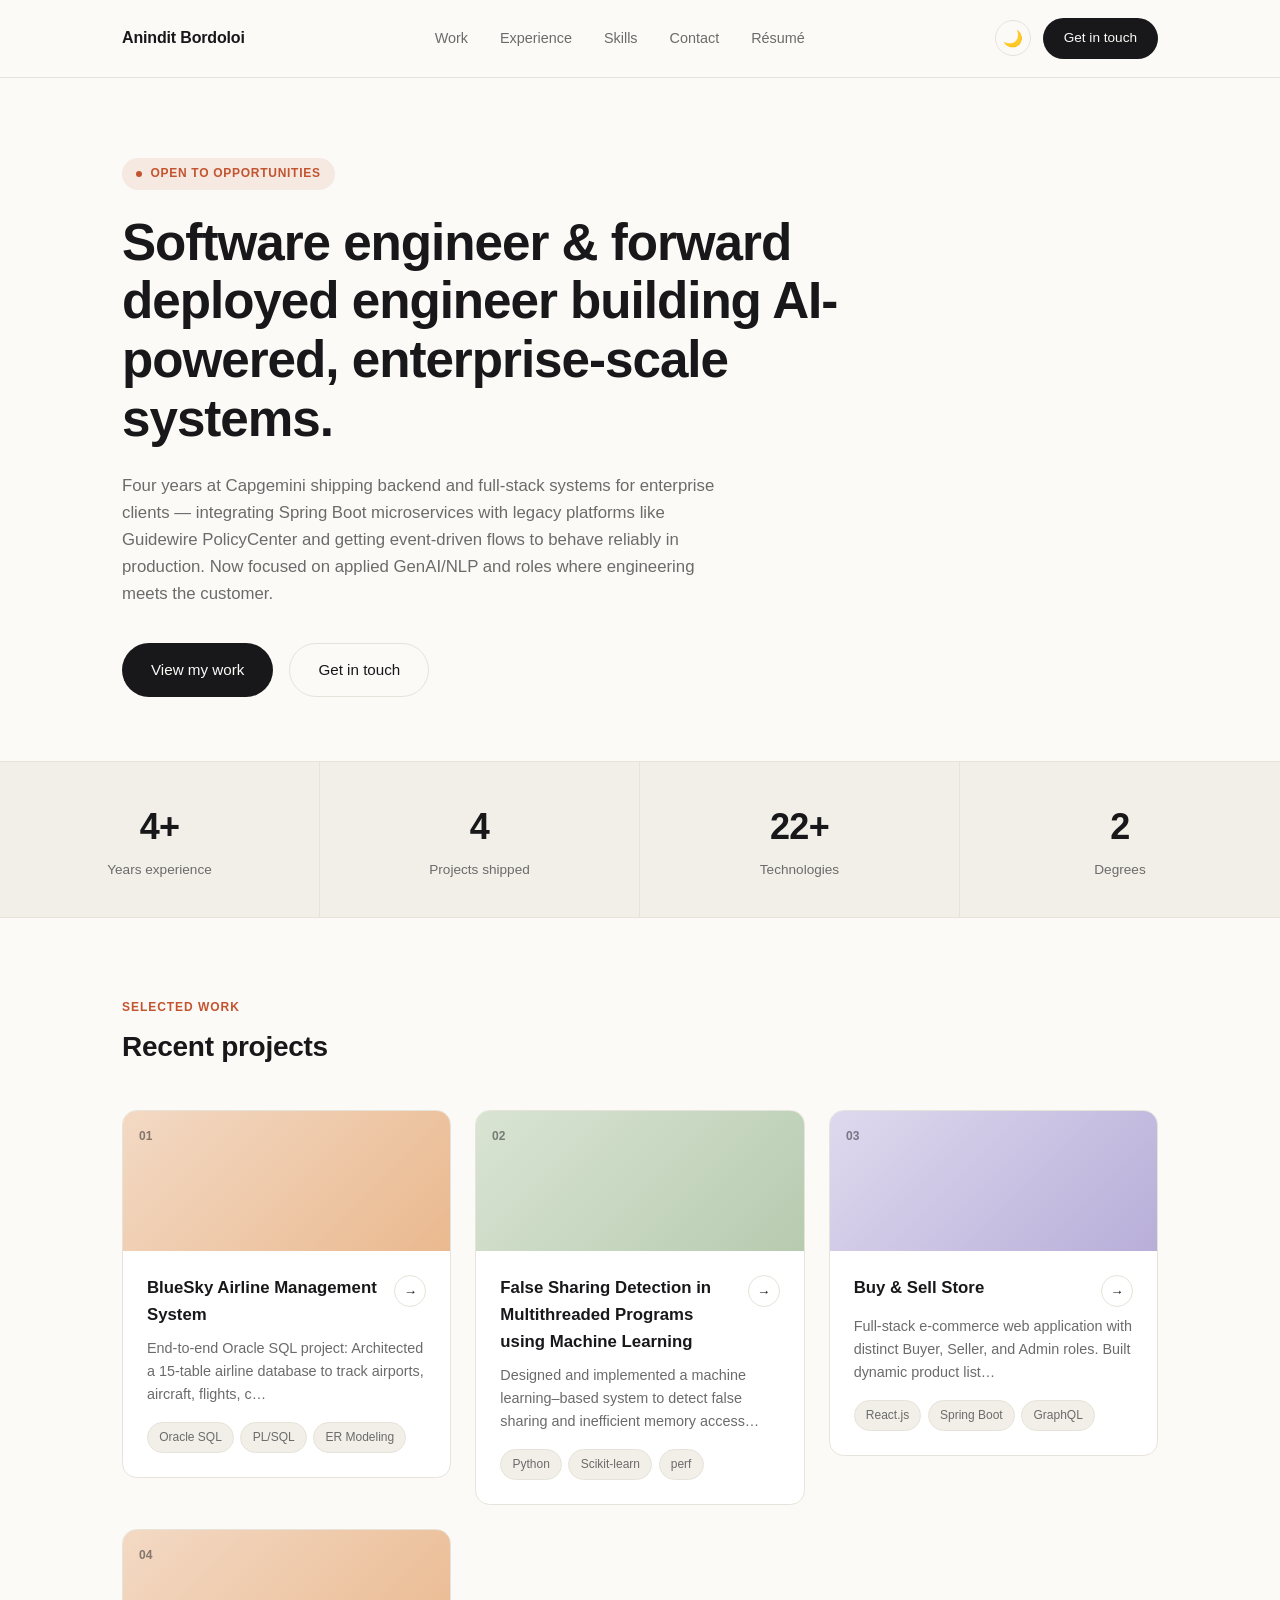
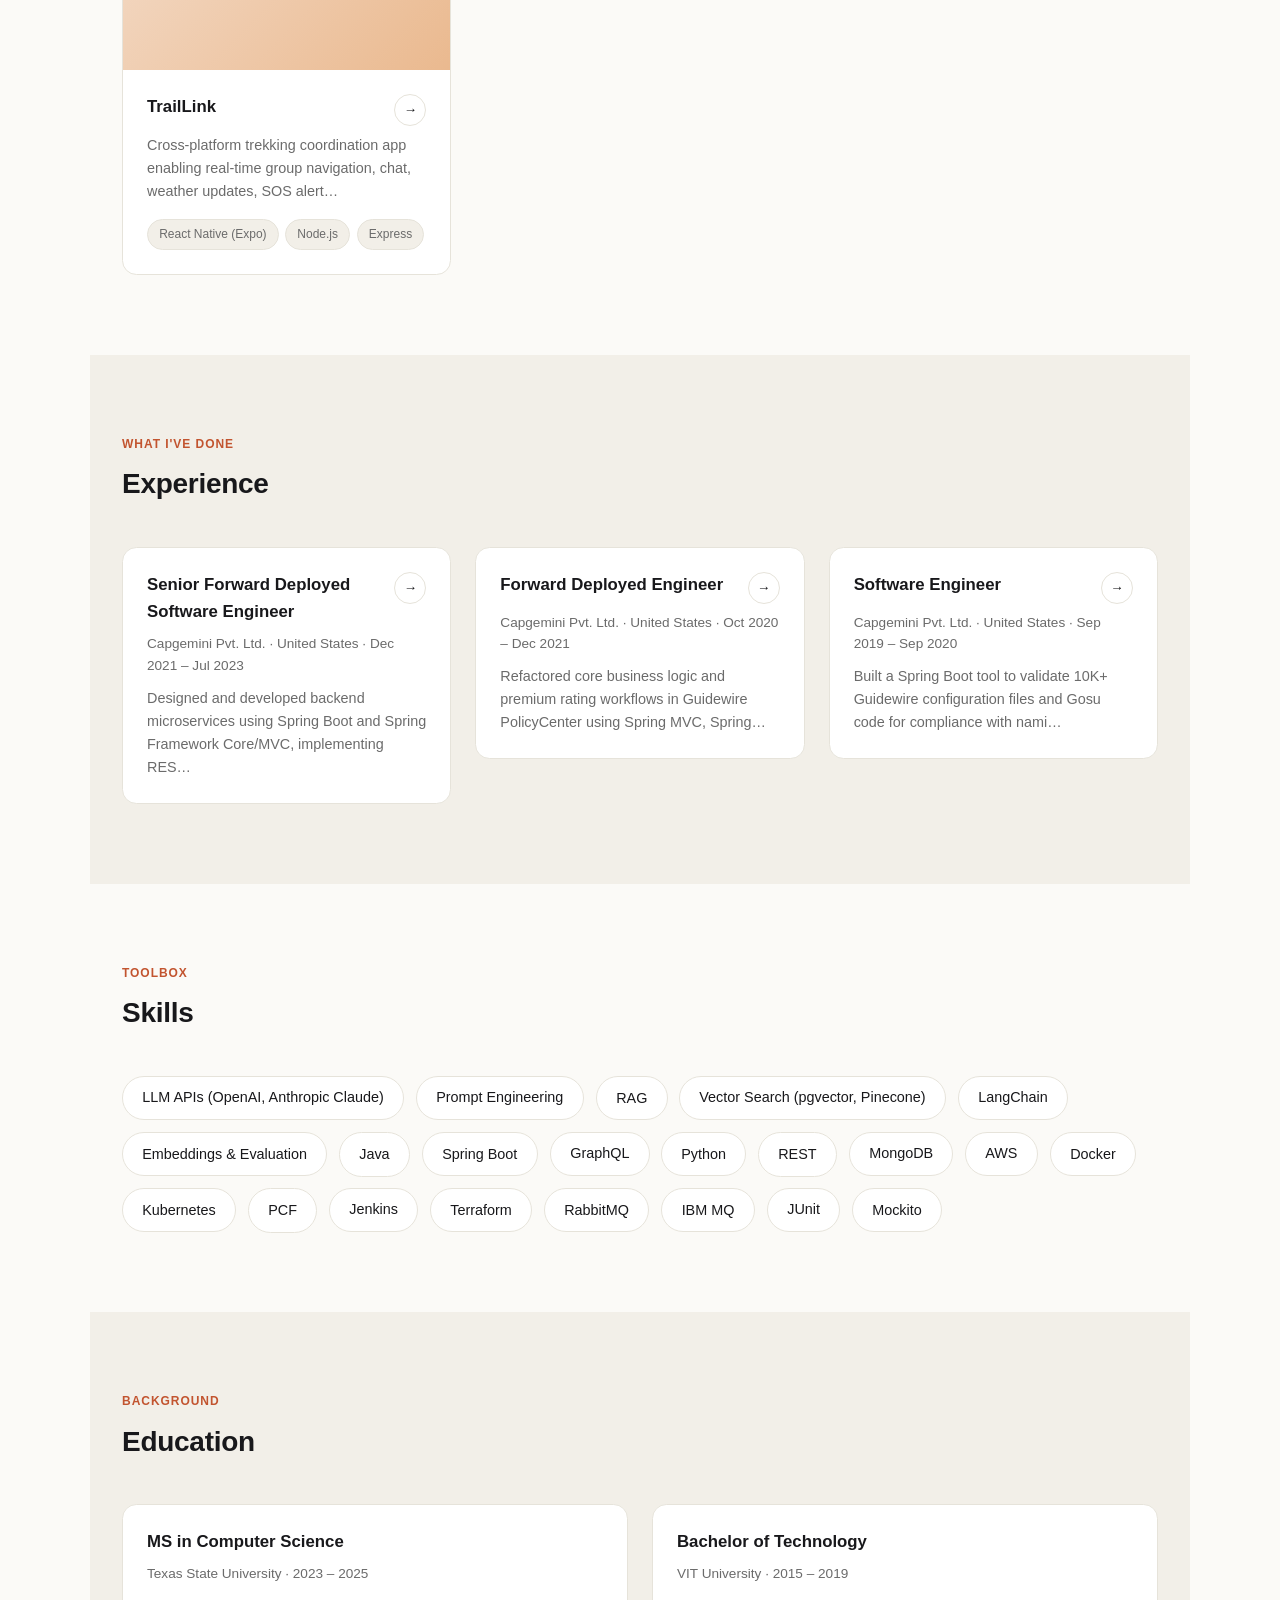
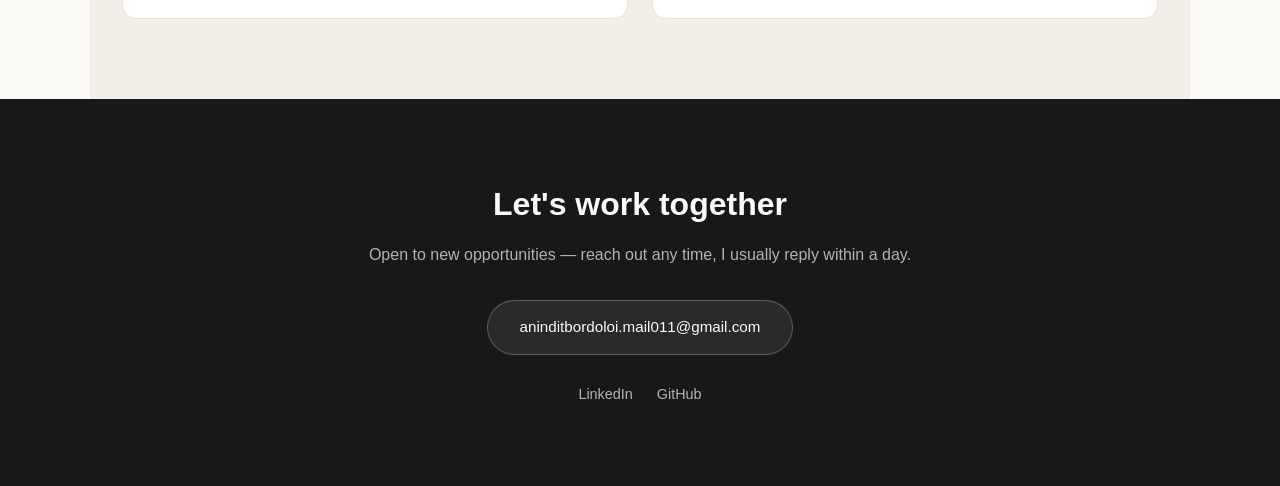
==== commit b6251c86: "Sync experience, education, skills, and certifications with latest resume Update job titles, dates, " ====
--- a/index.html
+++ b/index.html
@@ -28,11 +28,12 @@
     <section class="hero section-animate">
       <div class="hero-inner">
         <div class="badge"><span class="badge-dot"></span> Open to opportunities</div>
-        <h1>Software engineer building reliable, well-tested backend systems.</h1>
+        <h1>Software engineer &amp; forward deployed engineer building AI-powered, enterprise-scale systems.</h1>
         <p class="hero-bio">
-          I work across Java, Spring Boot, and MongoDB — four years at Capgemini building microservices,
-          messaging pipelines, and cloud migrations for insurance platforms, and now finishing an MS in
-          Computer Science at Texas State University.
+          Four years at Capgemini shipping backend and full-stack systems for enterprise clients — integrating
+          Spring Boot microservices with legacy platforms like Guidewire PolicyCenter and getting event-driven
+          flows to behave reliably in production. Now focused on applied GenAI/NLP and roles where engineering
+          meets the customer.
         </p>
         <div class="hero-actions">
           <a href="#projects" class="btn btn-primary">View my work</a>
--- a/style.css
+++ b/style.css
@@ -762,6 +762,12 @@
 
 .resume-title {
   color: var(--text-secondary);
+  margin-bottom: 0.4rem;
+}
+
+.resume-location {
+  color: var(--text-secondary);
+  font-size: 0.85rem;
   margin-bottom: 1.5rem;
 }
 
@@ -854,6 +860,39 @@
   break-inside: avoid;
 }
 
+.resume-skills-groups {
+  display: grid;
+  grid-template-columns: repeat(2, 1fr);
+  gap: 2.5rem;
+}
+
+.resume-skill-group-label {
+  color: var(--accent);
+  font-size: 0.75rem;
+  font-weight: 600;
+  letter-spacing: 0.06em;
+  text-transform: uppercase;
+  margin-bottom: 0.75rem;
+}
+
+.resume-skill-group .resume-skills-list {
+  columns: 1;
+}
+
+.resume-cert-list {
+  list-style: none;
+}
+
+.resume-cert-list li {
+  padding: 0.85rem 0;
+  border-top: 1px solid var(--border);
+  color: var(--text-secondary);
+}
+
+.resume-cert-list li:last-child {
+  border-bottom: 1px solid var(--border);
+}
+
 @media (max-width: 768px) {
   .resume-layout {
     grid-template-columns: 1fr;
@@ -873,6 +912,11 @@
   .resume-skills-list {
     columns: 1;
   }
+
+  .resume-skills-groups {
+    grid-template-columns: 1fr;
+    gap: 1.5rem;
+  }
 }
 
 @media print {
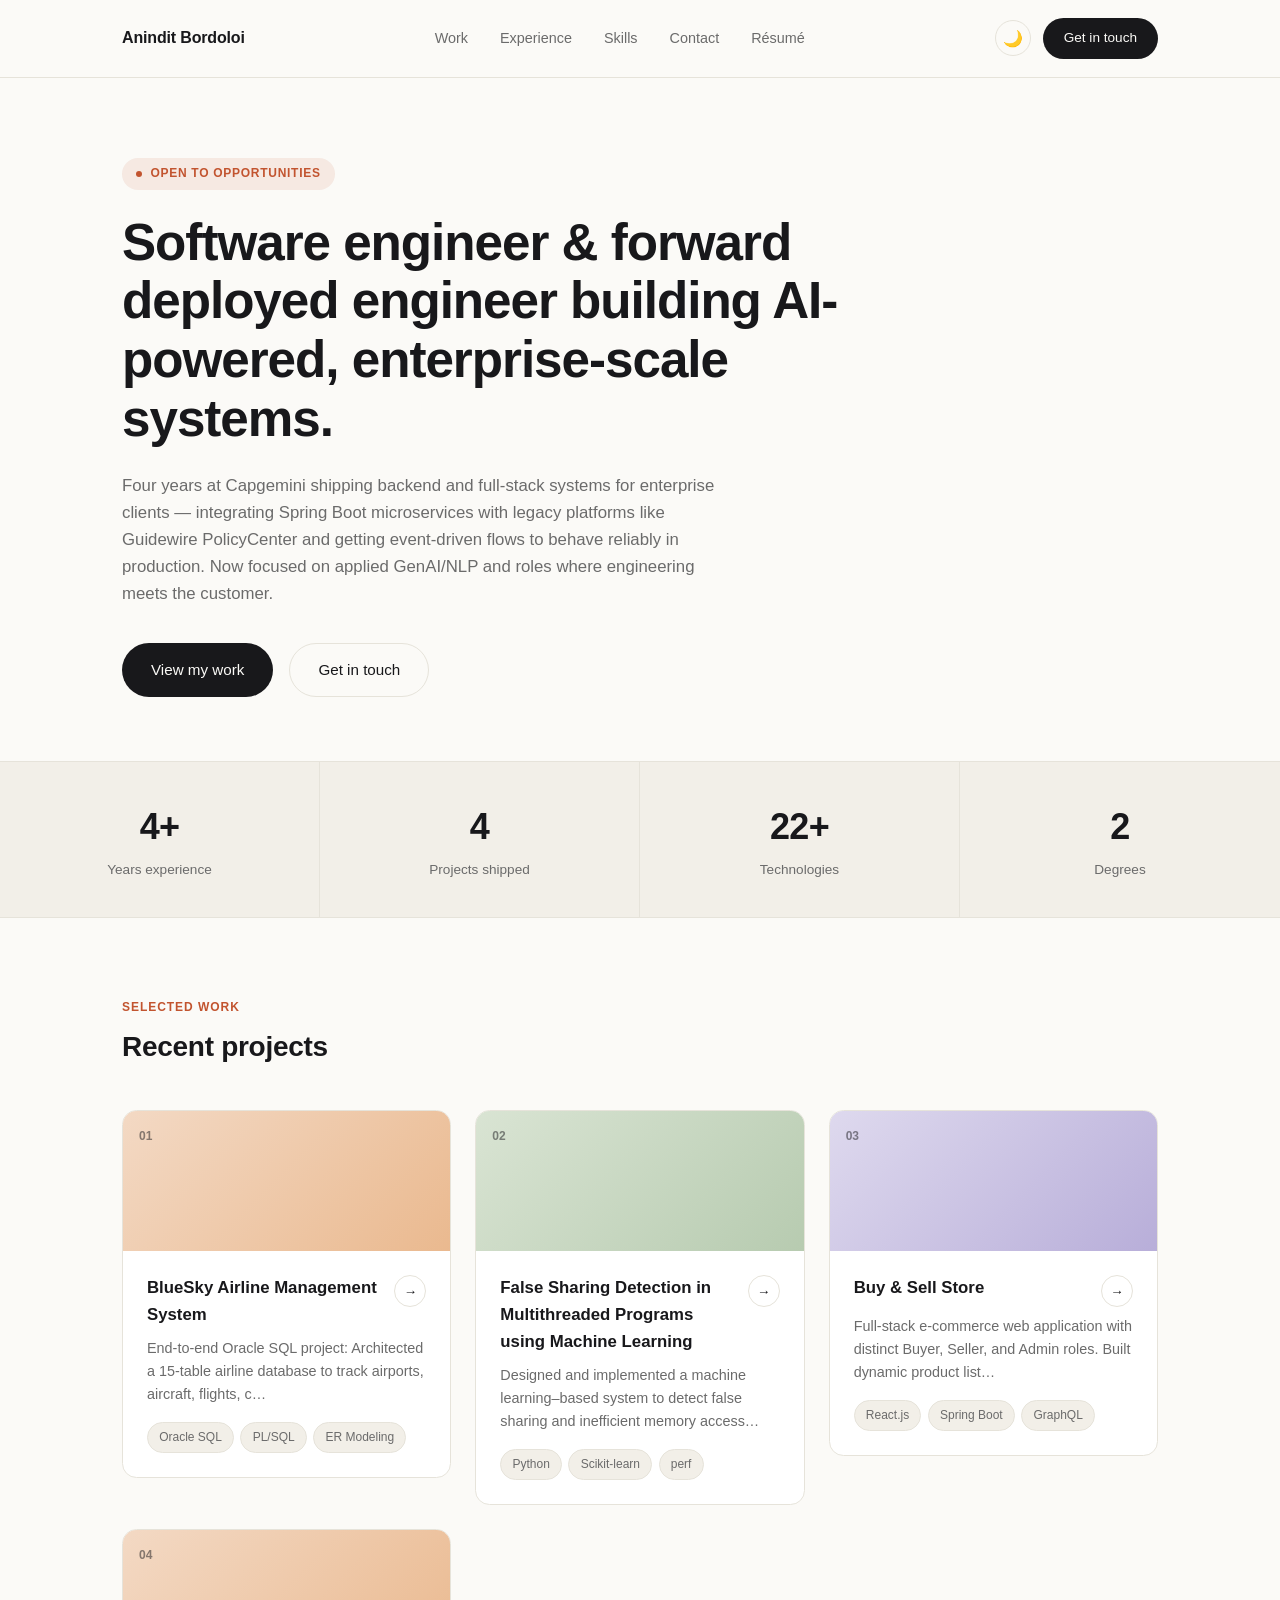
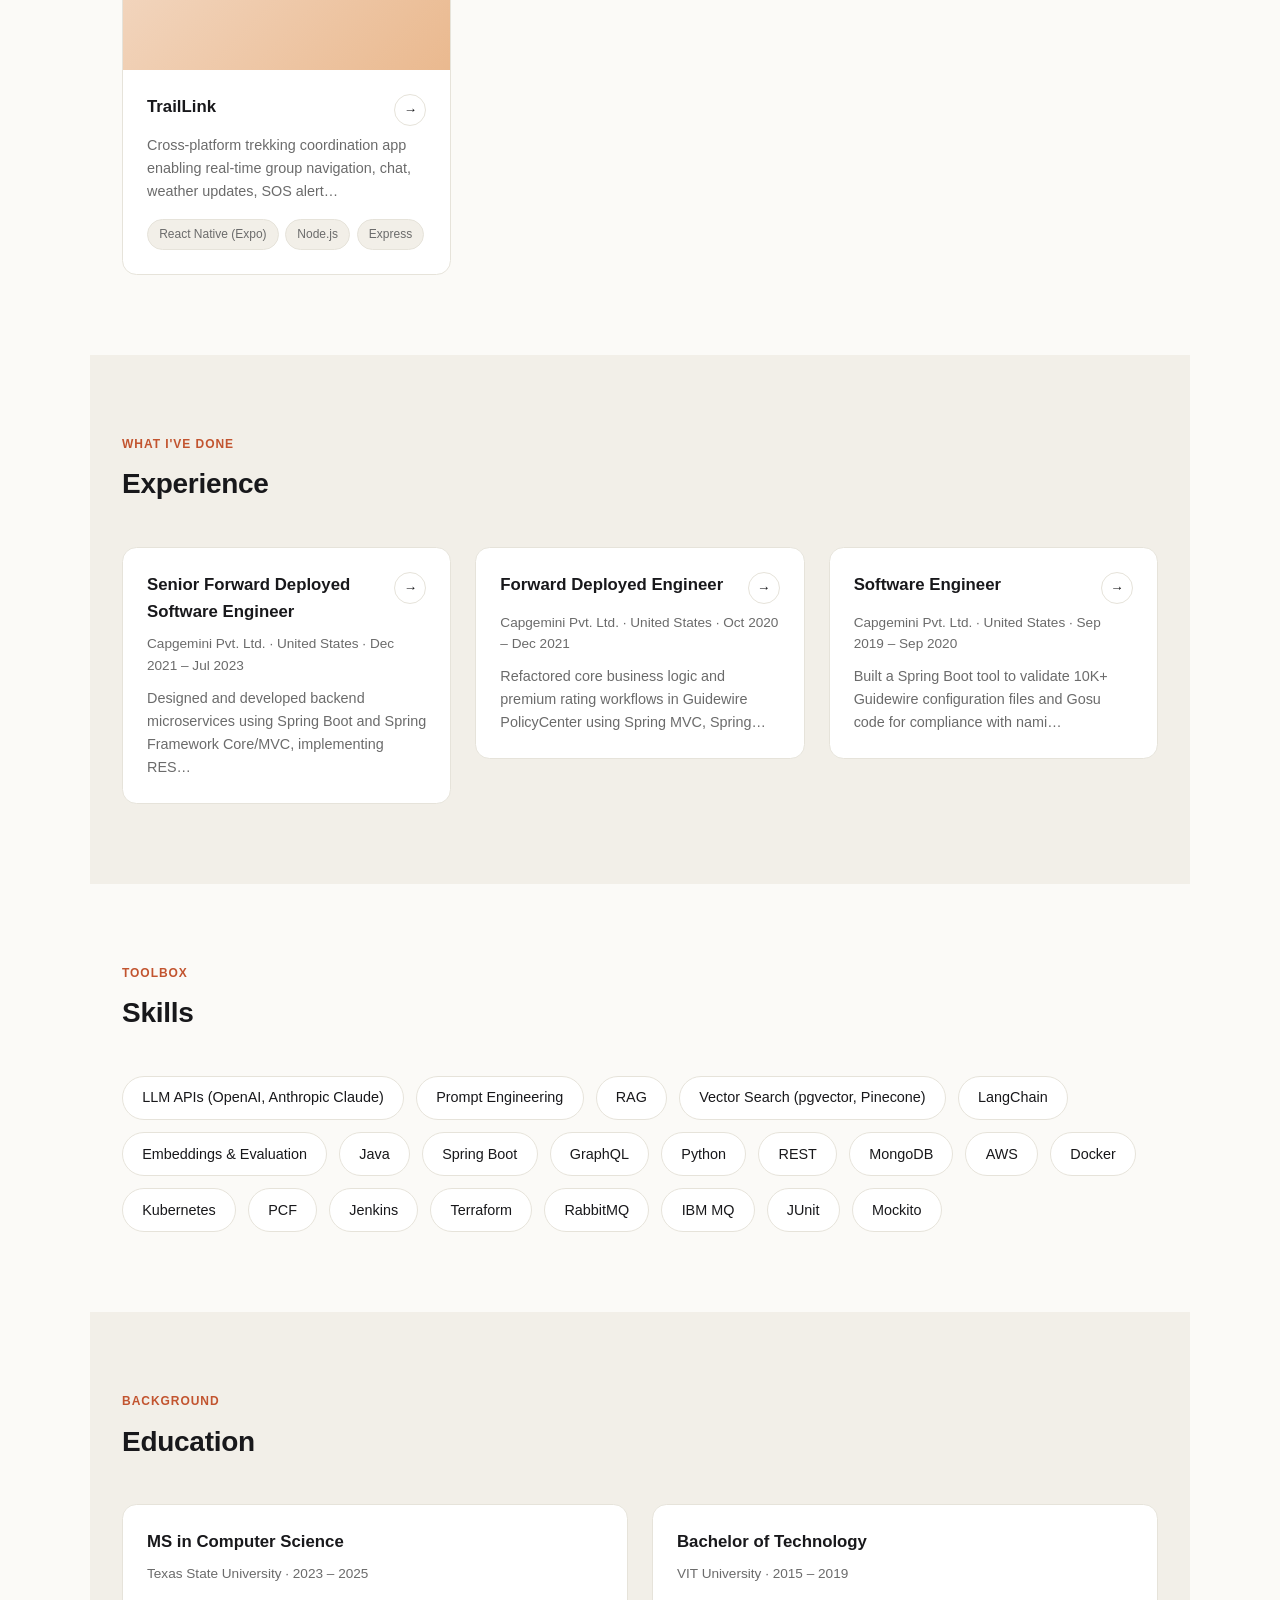
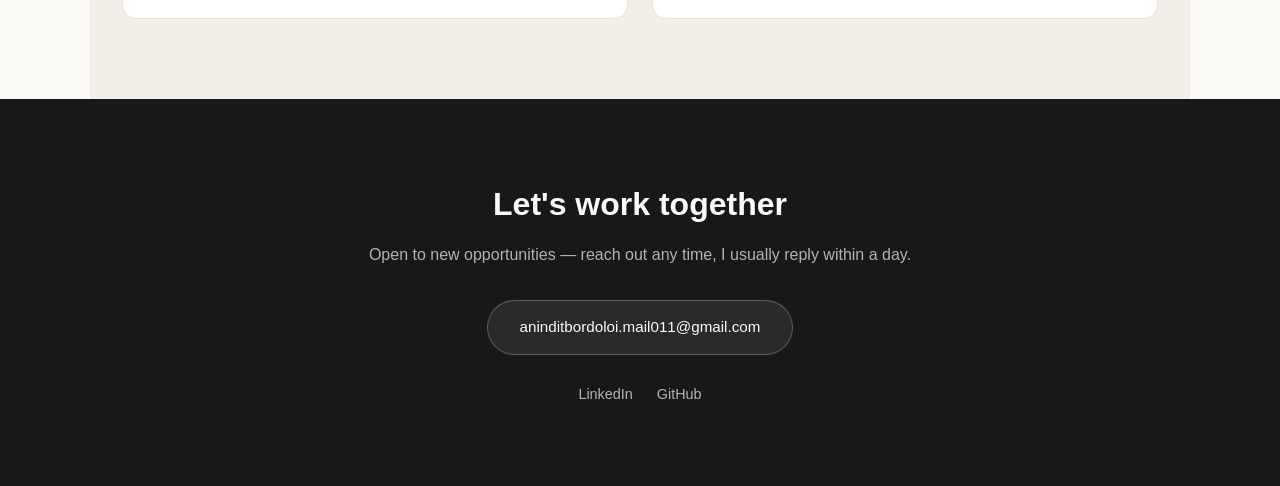
==== commit 11fabba7: "Fix id collision between section anchors and content containers Section wrappers now carry the proje" ====
--- a/index.html
+++ b/index.html
@@ -61,42 +61,42 @@
       </div>
     </section>
 
-    <section class="section-block section-animate">
+    <section id="projects" class="section-block section-animate">
       <div class="section-head">
         <div class="section-label">Selected work</div>
         <h2>Recent projects</h2>
       </div>
-      <div id="projects" class="cards-grid projects-grid">
+      <div id="projects-list" class="cards-grid projects-grid">
         <div class="loading"></div>
       </div>
     </section>
 
-    <section class="section-block alt-bg section-animate">
+    <section id="experience" class="section-block alt-bg section-animate">
       <div class="section-head">
         <div class="section-label">What I've done</div>
         <h2>Experience</h2>
       </div>
-      <div id="experience" class="cards-grid experience-grid">
+      <div id="experience-list" class="cards-grid experience-grid">
         <div class="loading"></div>
       </div>
     </section>
 
-    <section class="section-block section-animate">
+    <section id="skills" class="section-block section-animate">
       <div class="section-head">
         <div class="section-label">Toolbox</div>
         <h2>Skills</h2>
       </div>
-      <div id="skills" class="skills-container">
+      <div id="skills-list" class="skills-container">
         <div class="loading"></div>
       </div>
     </section>
 
-    <section class="section-block alt-bg section-animate">
+    <section id="education" class="section-block alt-bg section-animate">
       <div class="section-head">
         <div class="section-label">Background</div>
         <h2>Education</h2>
       </div>
-      <div id="education" class="cards-grid education-grid">
+      <div id="education-list" class="cards-grid education-grid">
         <div class="loading"></div>
       </div>
     </section>
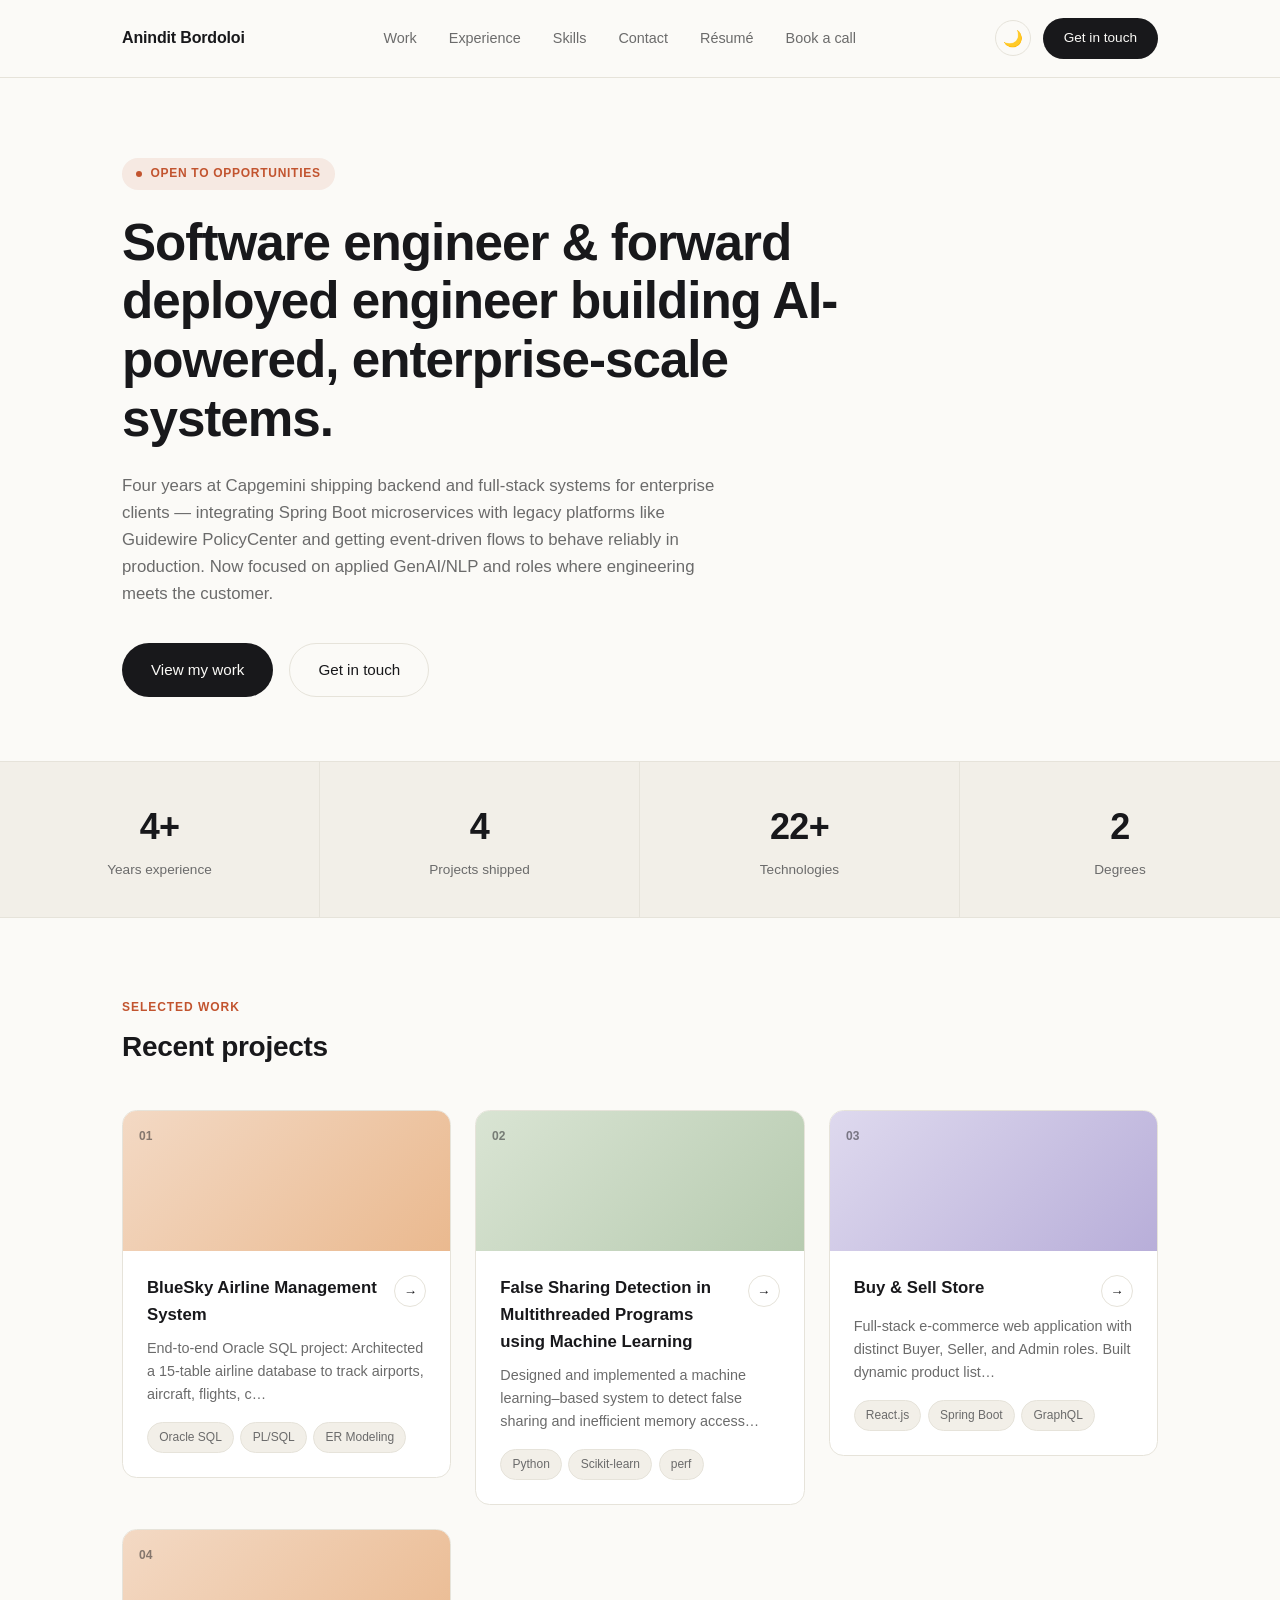
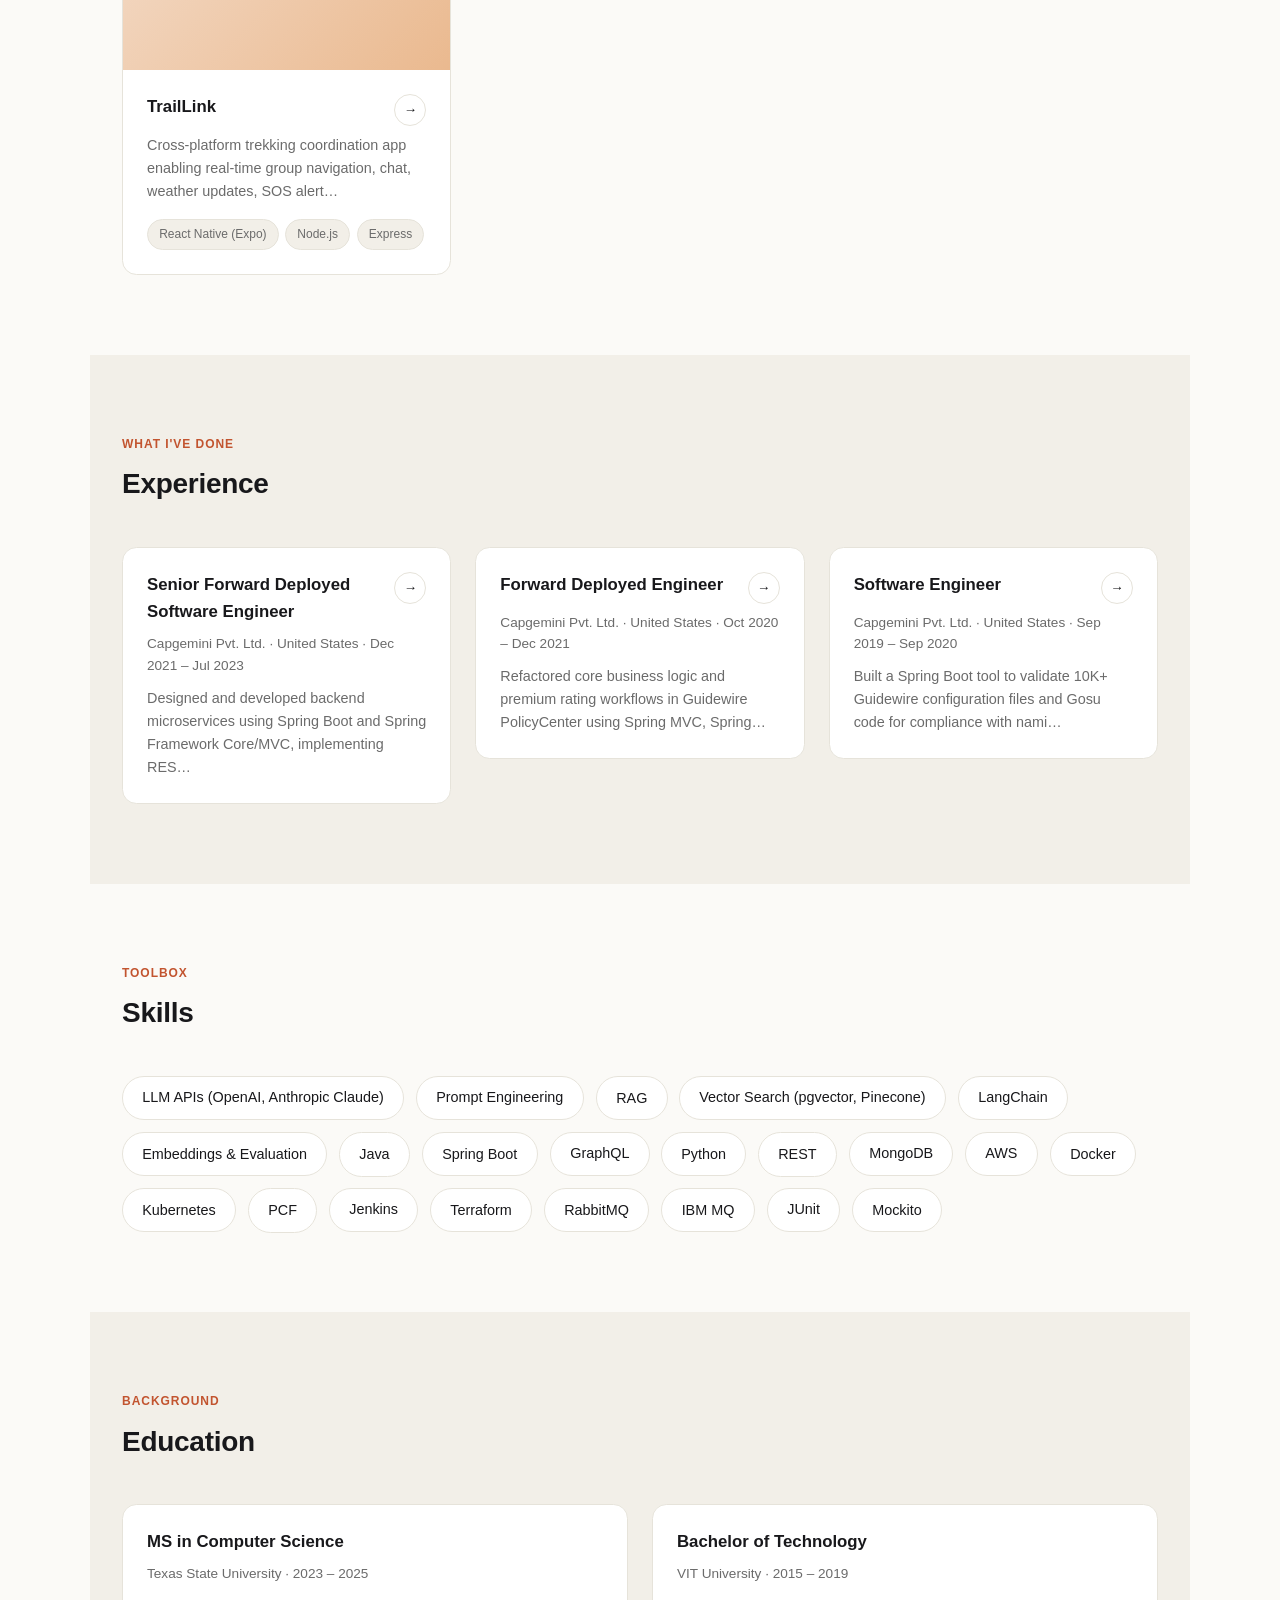
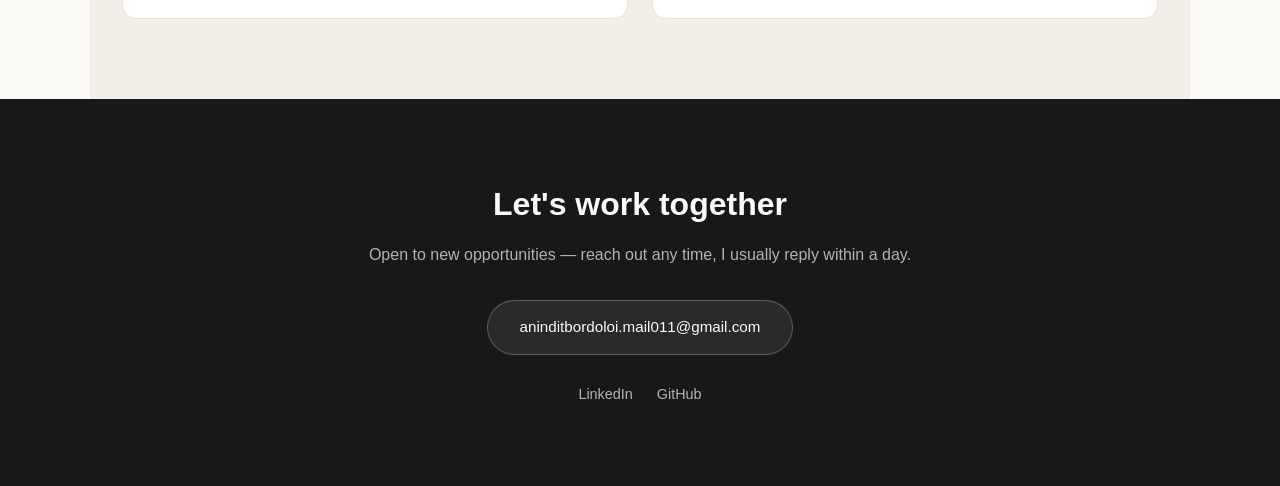
==== commit d7b80728: "Add "Book a call" scheduling page New schedule.html embeds a Cal.com inline scheduler (via schedule." ====
--- a/index.html
+++ b/index.html
@@ -16,6 +16,7 @@
         <a href="#skills">Skills</a>
         <a href="#contact">Contact</a>
         <a href="resume.html">Résumé</a>
+        <a href="schedule.html">Book a call</a>
       </nav>
       <div class="nav-actions">
         <button id="theme-toggle" class="theme-toggle" aria-label="Switch to dark mode">🌙</button>
--- a/style.css
+++ b/style.css
@@ -736,6 +736,14 @@
   .share-btn {
     justify-content: center;
   }
+
+  .schedule-layout {
+    padding-top: 2.5rem;
+  }
+
+  .schedule-embed {
+    min-height: 500px;
+  }
 }
 
 /* Résumé page */
@@ -919,6 +927,51 @@
   }
 }
 
+/* Schedule page */
+.schedule-layout {
+  max-width: 900px;
+  margin: 0 auto;
+  padding: 3.5rem 2rem 5rem;
+}
+
+.schedule-intro {
+  margin-bottom: 2.5rem;
+  text-align: center;
+}
+
+.schedule-intro h1 {
+  font-size: 2rem;
+  font-weight: 600;
+  letter-spacing: -0.01em;
+  margin: 0.5rem 0 1rem;
+}
+
+.schedule-bio {
+  color: var(--text-secondary);
+  max-width: 560px;
+  margin: 0 auto;
+}
+
+.schedule-embed {
+  min-height: 600px;
+  border: 1px solid var(--border);
+  border-radius: 0.9rem;
+  overflow: hidden;
+  background: var(--surface);
+}
+
+.schedule-placeholder {
+  padding: 3rem 2rem;
+  text-align: center;
+  color: var(--text-secondary);
+}
+
+.schedule-placeholder code {
+  background: var(--bg-alt);
+  padding: 0.15rem 0.4rem;
+  border-radius: 0.3rem;
+}
+
 @media print {
   .site-header,
   .cta-band {
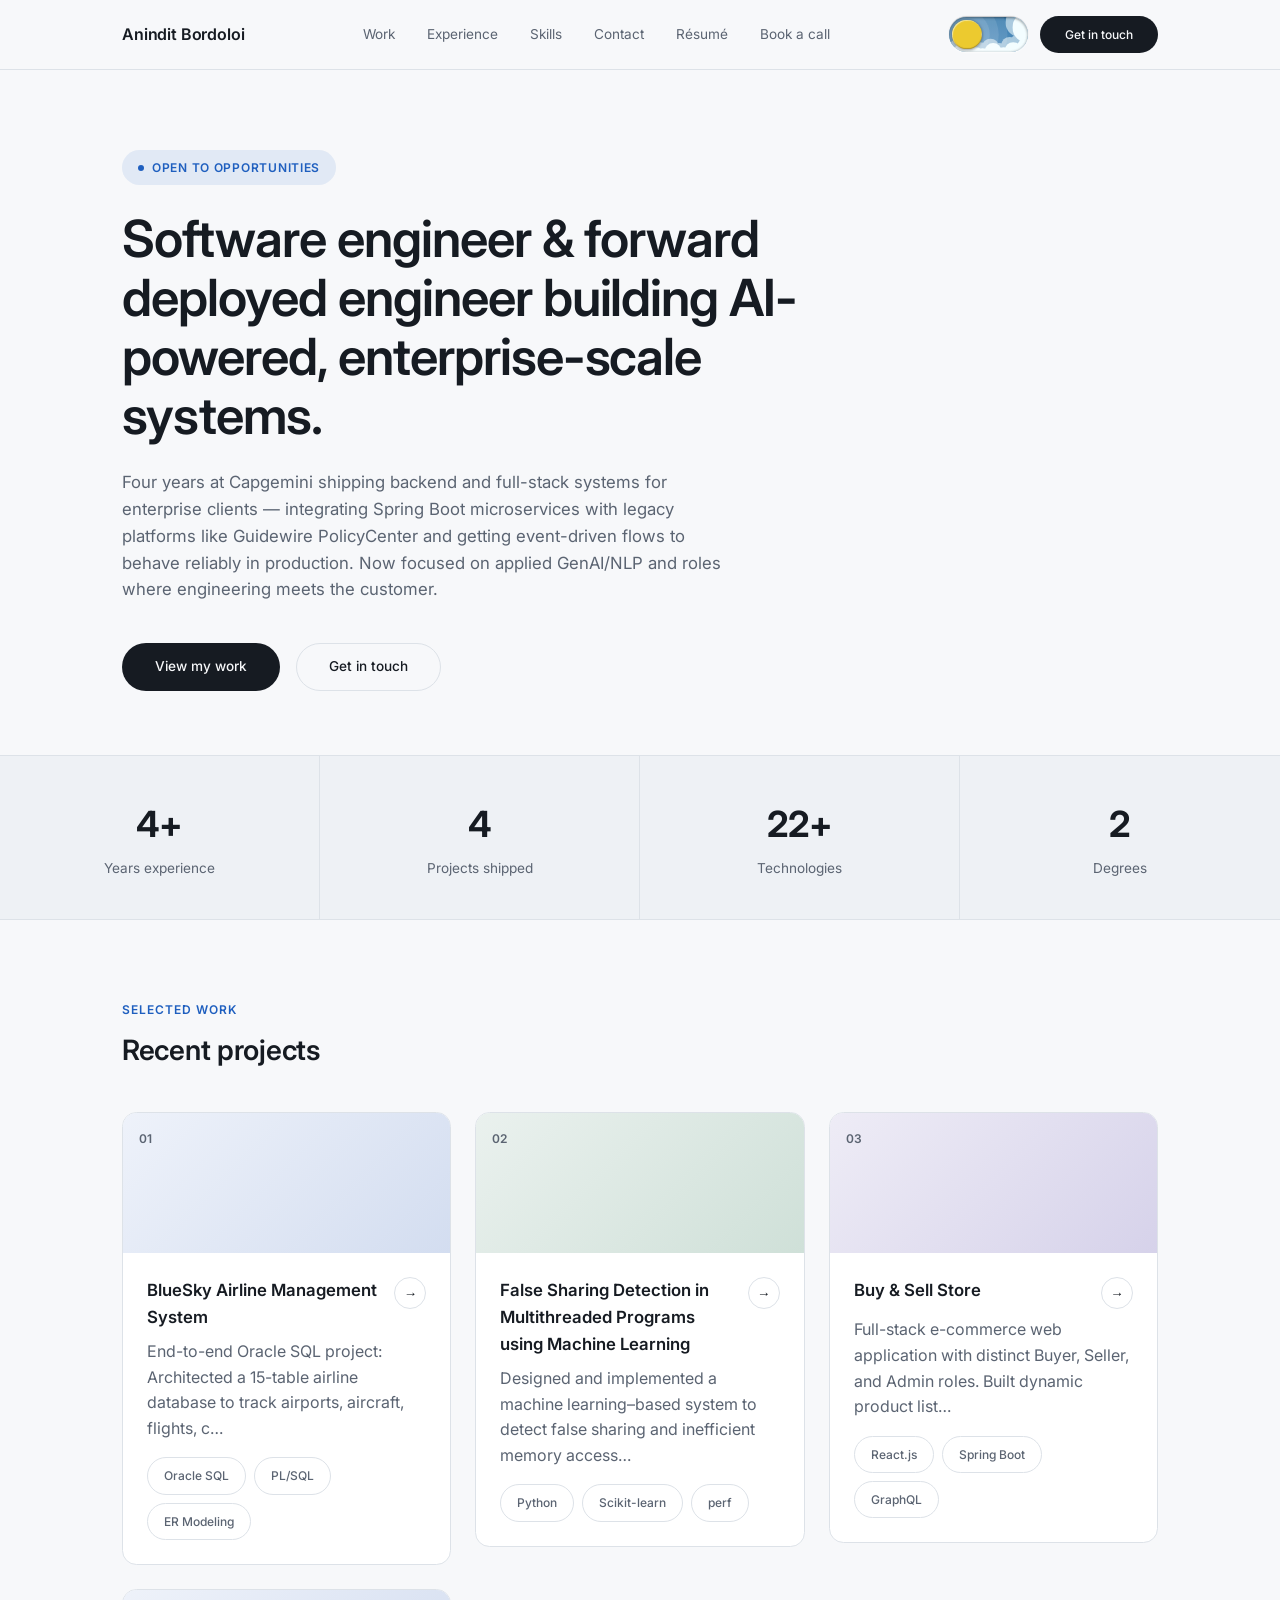
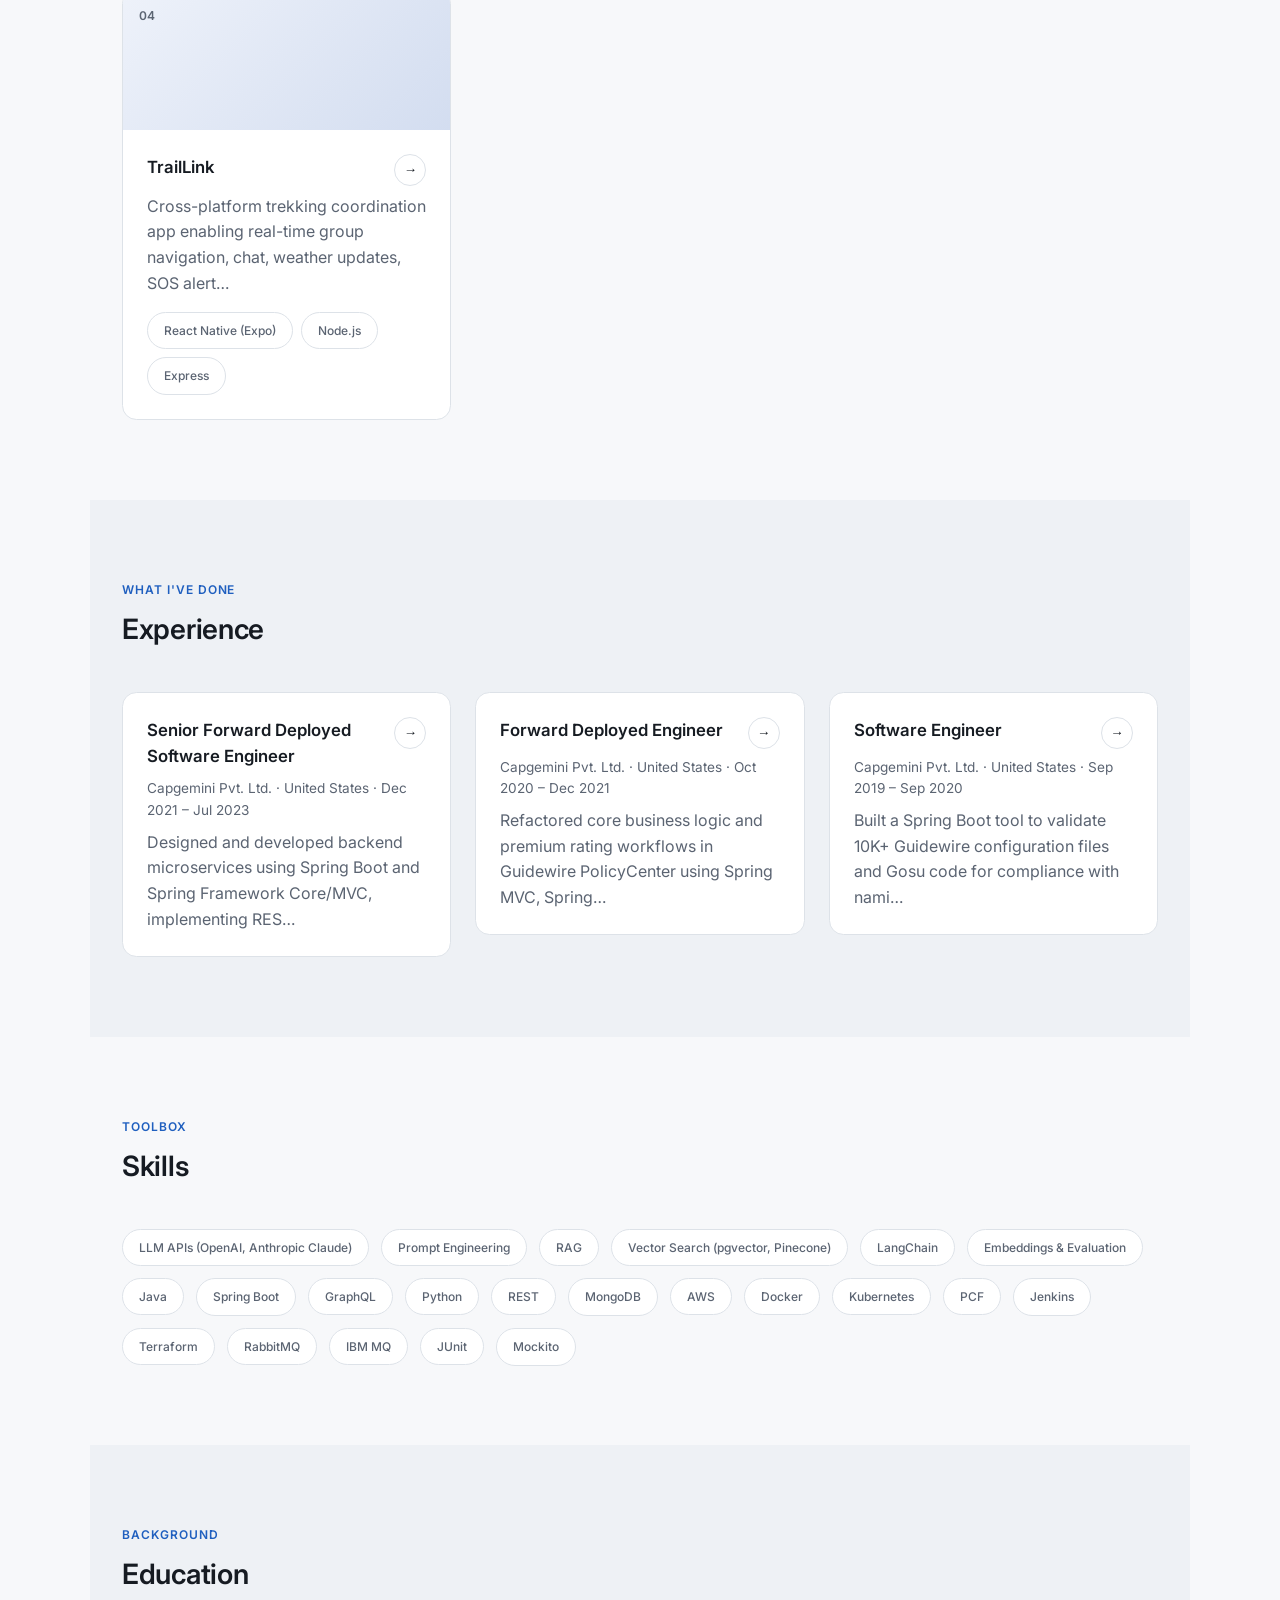
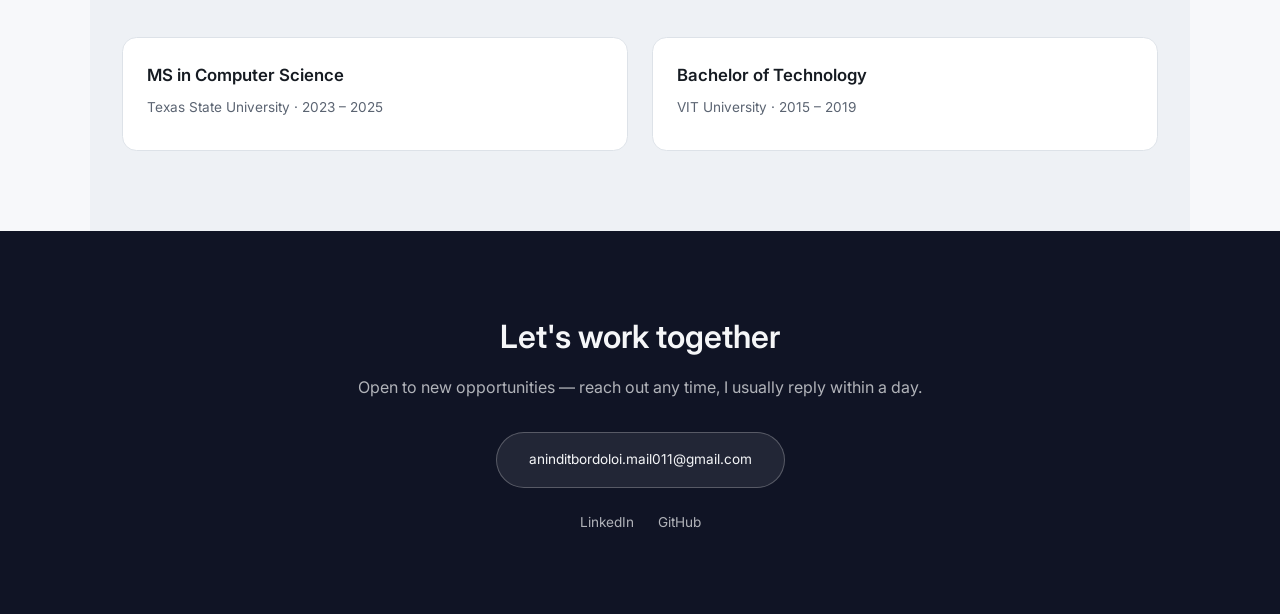
==== commit be88a09f: "Redesign site with corporate enterprise clean visual system Introduces design tokens (color, type, s" ====
--- a/index.html
+++ b/index.html
@@ -4,6 +4,9 @@
   <meta charset="UTF-8" />
   <meta name="viewport" content="width=device-width, initial-scale=1.0" />
   <title>Anindit Bordoloi | Portfolio</title>
+  <link rel="preconnect" href="https://fonts.googleapis.com">
+  <link rel="preconnect" href="https://fonts.gstatic.com" crossorigin>
+  <link href="https://fonts.googleapis.com/css2?family=Inter:wght@400;500;600;700&display=swap" rel="stylesheet">
   <link rel="stylesheet" href="style.css" />
 </head>
 <body>
@@ -19,10 +22,54 @@
         <a href="schedule.html">Book a call</a>
       </nav>
       <div class="nav-actions">
-        <button id="theme-toggle" class="theme-toggle" aria-label="Switch to dark mode">🌙</button>
+        <label class="theme-switch" for="theme-toggle" aria-label="Toggle dark mode">
+          <input class="theme-switch__checkbox" type="checkbox" id="theme-toggle" />
+          <div class="theme-switch__container">
+            <div class="theme-switch__clouds"></div>
+            <div class="theme-switch__stars-container">
+              <svg fill="none" viewBox="0 0 144 55" xmlns="http://www.w3.org/2000/svg">
+                <path fill="currentColor" fill-rule="evenodd" clip-rule="evenodd" d="M135.831 3.00688C135.055 3.85027 134.111 4.29946 133 4.35447C134.111 4.40947 135.055 4.85867 135.831 5.71123C136.607 6.55462 136.996 7.56303 136.996 8.72727C136.996 7.95722 137.172 7.25134 137.525 6.59129C137.886 5.93124 138.372 5.39954 138.98 5.00535C139.598 4.60199 140.268 4.39114 141 4.35447C139.88 4.2903 138.936 3.85027 138.16 3.00688C137.384 2.16348 136.996 1.16425 136.996 0C136.996 1.16425 136.607 2.16348 135.831 3.00688ZM31 23.3545C32.1114 23.2995 33.0551 22.8503 33.8313 22.0069C34.6075 21.1635 34.9956 20.1642 34.9956 19C34.9956 20.1642 35.3837 21.1635 36.1599 22.0069C36.9361 22.8503 37.8798 23.2903 39 23.3545C38.2679 23.3911 37.5976 23.602 36.9802 24.0053C36.3716 24.3995 35.8864 24.9312 35.5248 25.5913C35.172 26.2513 34.9956 26.9572 34.9956 27.7273C34.9956 26.563 34.6075 25.5546 33.8313 24.7112C33.0551 23.8587 32.1114 23.4095 31 23.3545ZM0 36.3545C1.11136 36.2995 2.05513 35.8503 2.83131 35.0069C3.6075 34.1635 3.99559 33.1642 3.99559 32C3.99559 33.1642 4.38368 34.1635 5.15987 35.0069C5.93605 35.8503 6.87982 36.2903 8 36.3545C7.26792 36.3911 6.59757 36.602 5.98015 37.0053C5.37155 37.3995 4.88644 37.9312 4.52481 38.5913C4.172 39.2513 3.99559 39.9572 3.99559 40.7273C3.99559 39.563 3.6075 38.5546 2.83131 37.7112C2.05513 36.8587 1.11136 36.4095 0 36.3545ZM56.8313 24.0069C56.0551 24.8503 55.1114 25.2995 54 25.3545C55.1114 25.4095 56.0551 25.8587 56.8313 26.7112C57.6075 27.5546 57.9956 28.563 57.9956 29.7273C57.9956 28.9572 58.172 28.2513 58.5248 27.5913C58.8864 26.9312 59.3716 26.3995 59.9802 26.0053C60.5976 25.602 61.2679 25.3911 62 25.3545C60.8798 25.2903 59.9361 24.8503 59.1599 24.0069C58.3837 23.1635 57.9956 22.1642 57.9956 21C57.9956 22.1642 57.6075 23.1635 56.8313 24.0069ZM81 25.3545C82.1114 25.2995 83.0551 24.8503 83.8313 24.0069C84.6075 23.1635 84.9956 22.1642 84.9956 21C84.9956 22.1642 85.3837 23.1635 86.1599 24.0069C86.9361 24.8503 87.8798 25.2903 89 25.3545C88.2679 25.3911 87.5976 25.602 86.9802 26.0053C86.3716 26.3995 85.8864 26.9312 85.5248 27.5913C85.172 28.2513 84.9956 28.9572 84.9956 29.7273C84.9956 28.563 84.6075 27.5546 83.8313 26.7112C83.0551 25.8587 82.1114 25.4095 81 25.3545ZM136 36.3545C137.111 36.2995 138.055 35.8503 138.831 35.0069C139.607 34.1635 139.996 33.1642 139.996 32C139.996 33.1642 140.384 34.1635 141.16 35.0069C141.936 35.8503 142.88 36.2903 144 36.3545C143.268 36.3911 142.598 36.602 141.98 37.0053C141.372 37.3995 140.886 37.9312 140.525 38.5913C140.172 39.2513 139.996 39.9572 139.996 40.7273C139.996 39.563 139.607 38.5546 138.831 37.7112C138.055 36.8587 137.111 36.4095 136 36.3545ZM101.831 49.0069C101.055 49.8503 100.111 50.2995 99 50.3545C100.111 50.4095 101.055 50.8587 101.831 51.7112C102.607 52.5546 102.996 53.563 102.996 54.7273C102.996 53.9572 103.172 53.2513 103.525 52.5913C103.886 51.9312 104.372 51.3995 104.98 51.0053C105.598 50.602 106.268 50.3911 107 50.3545C105.88 50.2903 104.936 49.8503 104.16 49.0069C103.384 48.1635 102.996 47.1642 102.996 46C102.996 47.1642 102.607 48.1635 101.831 49.0069Z"></path>
+              </svg>
+            </div>
+            <div class="theme-switch__circle-container">
+              <div class="theme-switch__sun-moon-container">
+                <div class="theme-switch__moon">
+                  <div class="theme-switch__spot"></div>
+                  <div class="theme-switch__spot"></div>
+                  <div class="theme-switch__spot"></div>
+                </div>
+              </div>
+            </div>
+            <div class="theme-switch__shooting-star"></div>
+            <div class="theme-switch__shooting-star-2"></div>
+            <div class="theme-switch__meteor"></div>
+            <div class="theme-switch__stars-cluster">
+              <div class="star"></div><div class="star"></div><div class="star"></div>
+              <div class="star"></div><div class="star"></div>
+            </div>
+            <div class="theme-switch__aurora"></div>
+            <div class="theme-switch__comets">
+              <div class="comet"></div>
+              <div class="comet"></div>
+            </div>
+          </div>
+        </label>
+        <button id="nav-toggle" class="nav-toggle" aria-label="Open menu" aria-expanded="false" aria-controls="mobile-nav">
+          <span class="nav-toggle-bar"></span>
+          <span class="nav-toggle-bar"></span>
+          <span class="nav-toggle-bar"></span>
+        </button>
         <a href="#contact" class="btn btn-primary btn-sm">Get in touch</a>
       </div>
     </div>
+    <nav id="mobile-nav" class="mobile-nav" hidden>
+      <a href="#projects">Work</a>
+      <a href="#experience">Experience</a>
+      <a href="#skills">Skills</a>
+      <a href="#contact">Contact</a>
+      <a href="resume.html">Résumé</a>
+      <a href="schedule.html">Book a call</a>
+    </nav>
   </header>
 
   <main>
--- a/style.css
+++ b/style.css
@@ -5,42 +5,94 @@
 }
 
 :root {
-  --bg: #fbfaf7;
-  --bg-alt: #f2efe8;
+  --bg: #f7f8fa;
+  --bg-alt: #eef1f5;
   --surface: #ffffff;
-  --text: #18181b;
-  --text-secondary: #6b6b6b;
-  --border: #e6e3da;
-  --accent: #c2542f;
-  --accent-soft: rgba(194, 84, 47, 0.1);
-  --btn-bg: #18181b;
-  --btn-text: #fbfaf7;
-  --cta-bg: #18181b;
-  --cta-text: #fbfaf7;
-  --shadow: rgba(24, 24, 27, 0.08);
+  --text: #161b22;
+  --text-secondary: #5b6472;
+  --border: #dde2e8;
+  --accent: #1f5fbf;
+  --accent-soft: rgba(31, 95, 191, 0.10);
+  --btn-bg: #161b22;
+  --btn-text: #f7f8fa;
+  --cta-bg: #101425;
+  --cta-text: #f5f6f8;
+  --cta-text-rgb: 245, 246, 248;
+  --shadow-sm: rgba(22, 27, 34, 0.06);
+  --shadow-md: rgba(22, 27, 34, 0.10);
+  --shadow-lg: rgba(22, 27, 34, 0.18);
+  --thumb-1-start: #eef2fa; --thumb-1-end: #d3ddf0;
+  --thumb-2-start: #eaf1ee; --thumb-2-end: #cfe0d8;
+  --thumb-3-start: #eeecf6; --thumb-3-end: #d6d2ea;
+
+  --font-sans: 'Inter', -apple-system, BlinkMacSystemFont, 'Segoe UI', Roboto, Helvetica, Arial, sans-serif;
+
+  --text-xs: 0.75rem;
+  --text-sm: 0.85rem;
+  --text-base: 1rem;
+  --text-md: 1.05rem;
+  --text-lg: 1.25rem;
+  --text-xl: 1.5rem;
+  --text-2xl: 1.75rem;
+  --text-3xl: 2rem;
+  --text-4xl: clamp(2rem, 4.5vw, 3.2rem);
+  --text-stat: 2.25rem;
+
+  --font-regular: 400;
+  --font-medium: 500;
+  --font-semibold: 600;
+  --font-bold: 700;
+
+  --leading-tight: 1.15;
+  --leading-snug: 1.3;
+  --leading-normal: 1.6;
+  --leading-relaxed: 1.7;
+
+  --space-1: 0.25rem;
+  --space-2: 0.5rem;
+  --space-3: 0.75rem;
+  --space-4: 1rem;
+  --space-5: 1.5rem;
+  --space-6: 2rem;
+  --space-7: 2.5rem;
+  --space-8: 3rem;
+  --space-9: 4rem;
+  --space-10: 5rem;
+
+  --radius-xs: 0.4rem;
+  --radius-sm: 0.6rem;
+  --radius-md: 0.9rem;
+  --radius-lg: 1rem;
+  --radius-pill: 999px;
 }
 
 body.dark-mode {
-  --bg: #101012;
-  --bg-alt: #17171a;
-  --surface: #1c1c1f;
-  --text: #f5f5f4;
-  --text-secondary: #a3a3a8;
-  --border: #2d2d31;
-  --accent: #e08a67;
-  --accent-soft: rgba(224, 138, 103, 0.15);
-  --btn-bg: #f5f5f4;
-  --btn-text: #101012;
-  --cta-bg: #000000;
-  --cta-text: #f5f5f4;
-  --shadow: rgba(0, 0, 0, 0.4);
+  --bg: #0f1420;
+  --bg-alt: #161c2c;
+  --surface: #1a2133;
+  --text: #eef1f6;
+  --text-secondary: #9aa4b2;
+  --border: #2a3244;
+  --accent: #7fb0ff;
+  --accent-soft: rgba(127, 176, 255, 0.14);
+  --btn-bg: #eef1f6;
+  --btn-text: #10141f;
+  --cta-bg: #0b0f1a;
+  --cta-text: #eef1f6;
+  --cta-text-rgb: 238, 241, 246;
+  --shadow-sm: rgba(0, 0, 0, 0.25);
+  --shadow-md: rgba(0, 0, 0, 0.40);
+  --shadow-lg: rgba(0, 0, 0, 0.55);
+  --thumb-1-start: #2a3550; --thumb-1-end: #202a42;
+  --thumb-2-start: #263524; --thumb-2-end: #1e2b1e;
+  --thumb-3-start: #2c2846; --thumb-3-end: #221f38;
 }
 
 body {
-  font-family: 'Inter', -apple-system, BlinkMacSystemFont, sans-serif;
+  font-family: var(--font-sans);
   background: var(--bg);
   color: var(--text);
-  line-height: 1.6;
+  line-height: var(--leading-normal);
   overflow-x: hidden;
   transition: background 0.3s ease, color 0.3s ease;
 }
@@ -66,13 +118,18 @@
   display: inline-flex;
   align-items: center;
   justify-content: center;
-  padding: 0.85rem 1.75rem;
-  border-radius: 2rem;
-  font-size: 0.95rem;
-  font-weight: 500;
+  padding: var(--space-3) var(--space-6);
+  border-radius: var(--radius-pill);
+  font-size: var(--text-sm);
+  font-weight: var(--font-medium);
   cursor: pointer;
   border: 1px solid transparent;
-  transition: all 0.2s ease;
+  transition: opacity 0.2s ease, background 0.2s ease, border-color 0.2s ease, color 0.2s ease;
+}
+
+.btn:focus-visible {
+  outline: 2px solid var(--accent);
+  outline-offset: 2px;
 }
 
 .btn-primary {
@@ -82,7 +139,6 @@
 
 .btn-primary:hover {
   opacity: 0.85;
-  transform: translateY(-1px);
 }
 
 .btn-secondary {
@@ -96,8 +152,8 @@
 }
 
 .btn-sm {
-  padding: 0.55rem 1.25rem;
-  font-size: 0.85rem;
+  padding: var(--space-2) var(--space-5);
+  font-size: var(--text-xs);
 }
 
 /* Nav */
@@ -113,23 +169,31 @@
   display: flex;
   align-items: center;
   justify-content: space-between;
-  padding-top: 1.1rem;
-  padding-bottom: 1.1rem;
+  padding-top: var(--space-4);
+  padding-bottom: var(--space-4);
+  position: relative;
 }
 
 .wordmark {
-  font-weight: 600;
-  font-size: 1rem;
+  font-weight: var(--font-semibold);
+  font-size: var(--text-base);
   letter-spacing: -0.01em;
 }
 
+.wordmark:focus-visible,
+.main-nav a:focus-visible {
+  outline: 2px solid var(--accent);
+  outline-offset: 2px;
+  border-radius: var(--radius-xs);
+}
+
 .main-nav {
   display: flex;
-  gap: 2rem;
+  gap: var(--space-6);
 }
 
 .main-nav a {
-  font-size: 0.9rem;
+  font-size: var(--text-sm);
   color: var(--text-secondary);
   transition: color 0.2s ease;
 }
@@ -141,46 +205,514 @@
 .nav-actions {
   display: flex;
   align-items: center;
-  gap: 0.75rem;
-}
-
-.theme-toggle {
+  gap: var(--space-3);
+}
+
+/* Mobile nav toggle */
+.nav-toggle {
+  display: none;
   background: transparent;
   border: 1px solid var(--border);
-  color: var(--text);
+  border-radius: var(--radius-pill);
   width: 2.25rem;
   height: 2.25rem;
-  border-radius: 50%;
-  display: flex;
   align-items: center;
   justify-content: center;
   cursor: pointer;
-  font-size: 1rem;
-  transition: all 0.2s ease;
-}
-
-.theme-toggle:hover {
-  border-color: var(--text);
+  flex-direction: column;
+  gap: 4px;
+}
+
+.nav-toggle:focus-visible {
+  outline: 2px solid var(--accent);
+  outline-offset: 2px;
+}
+
+.nav-toggle-bar {
+  display: block;
+  width: 16px;
+  height: 2px;
+  background: var(--text);
+  border-radius: 2px;
+}
+
+.mobile-nav {
+  display: flex;
+  flex-direction: column;
+  gap: var(--space-2);
+}
+
+.mobile-nav[hidden] {
+  display: none;
+}
+
+.mobile-nav a {
+  padding: var(--space-2) 0;
+  font-size: var(--text-sm);
+  color: var(--text-secondary);
+  transition: color 0.2s ease;
+}
+
+.mobile-nav a:hover,
+.mobile-nav a:focus-visible {
+  color: var(--text);
+}
+
+/* Theme switch (sun/moon toggle) — from Uiverse.io by 00Kubi */
+.theme-switch {
+  --toggle-size: 14px;
+  --container-width: 5.625em;
+  --container-height: 2.5em;
+  --container-radius: 6.25em;
+  --container-light-bg: #3d7eae;
+  --container-night-bg: #1d1f2c;
+  --circle-container-diameter: 3.375em;
+  --sun-moon-diameter: 2.125em;
+  --sun-bg: #ecca2f;
+  --moon-bg: #c4c9d1;
+  --spot-color: #959db1;
+  --circle-container-offset: calc((var(--circle-container-diameter) - var(--container-height)) / 2 * -1);
+  --stars-color: #fff;
+  --clouds-color: #f3fdff;
+  --back-clouds-color: #aacadf;
+  --transition: 0.5s cubic-bezier(0, -0.02, 0.4, 1.25);
+  --circle-transition: 0.3s cubic-bezier(0, -0.02, 0.35, 1.17);
+  display: inline-flex;
+}
+
+.theme-switch,
+.theme-switch *,
+.theme-switch *::before,
+.theme-switch *::after {
+  box-sizing: border-box;
+  margin: 0;
+  padding: 0;
+  font-size: var(--toggle-size);
+}
+
+.theme-switch__container {
+  width: var(--container-width);
+  height: var(--container-height);
+  background-color: var(--container-light-bg);
+  border-radius: var(--container-radius);
+  overflow: hidden;
+  cursor: pointer;
+  box-shadow: 0em -0.062em 0.062em rgba(0, 0, 0, 0.25), 0em 0.062em 0.125em rgba(255, 255, 255, 0.94);
+  position: relative;
+  background-image: linear-gradient(to bottom, var(--container-light-bg) 0%, #5490c0 100%);
+  transition: all var(--transition);
+}
+
+.theme-switch__container::before {
+  content: "";
+  position: absolute;
+  z-index: 1;
+  inset: 0;
+  box-shadow: 0em 0.05em 0.187em rgba(0, 0, 0, 0.25) inset, 0em 0.05em 0.187em rgba(0, 0, 0, 0.25) inset;
+  border-radius: var(--container-radius);
+}
+
+.theme-switch__checkbox {
+  display: none;
+}
+
+.theme-switch__circle-container {
+  width: var(--circle-container-diameter);
+  height: var(--circle-container-diameter);
+  background-color: rgba(255, 255, 255, 0.1);
+  position: absolute;
+  left: var(--circle-container-offset);
+  top: var(--circle-container-offset);
+  border-radius: var(--container-radius);
+  box-shadow: inset 0 0 0 3.375em rgba(255, 255, 255, 0.1), inset 0 0 0 3.375em rgba(255, 255, 255, 0.1),
+    0 0 0 0.625em rgba(255, 255, 255, 0.1), 0 0 0 1.25em rgba(255, 255, 255, 0.1);
+  display: flex;
+  transition: var(--circle-transition);
+  pointer-events: none;
+}
+
+.theme-switch__sun-moon-container {
+  pointer-events: auto;
+  position: relative;
+  z-index: 2;
+  width: var(--sun-moon-diameter);
+  height: var(--sun-moon-diameter);
+  margin: auto;
+  border-radius: var(--container-radius);
+  background-color: var(--sun-bg);
+  box-shadow: 0.062em 0.062em 0.062em 0em rgba(254, 255, 239, 0.61) inset, 0em -0.062em 0.062em 0em #a1872a inset;
+  filter: drop-shadow(0.062em 0.125em 0.125em rgba(0, 0, 0, 0.25)) drop-shadow(0em 0.062em 0.125em rgba(0, 0, 0, 0.25));
+  overflow: hidden;
+  transform: scale(1);
+  transition: all var(--transition), transform 0.3s ease;
+}
+
+.theme-switch__sun-moon-container:hover {
+  transform: scale(1.1) rotate(5deg);
+}
+
+.theme-switch__moon {
+  transform: translateX(100%);
+  width: 100%;
+  height: 100%;
+  background-color: var(--moon-bg);
+  border-radius: inherit;
+  box-shadow: 0.062em 0.062em 0.062em 0em rgba(254, 255, 239, 0.61) inset, 0em -0.062em 0.062em 0em #969696 inset;
+  position: relative;
+  transition: all var(--transition), transform 0.3s ease;
+}
+
+.theme-switch__moon:hover {
+  transform: rotate(15deg);
+}
+
+.theme-switch__spot {
+  position: absolute;
+  top: 0.75em;
+  left: 0.312em;
+  width: 0.75em;
+  height: 0.75em;
+  border-radius: var(--container-radius);
+  background-color: var(--spot-color);
+  box-shadow: 0em 0.0312em 0.062em rgba(0, 0, 0, 0.25) inset;
+  transition: background-color 0.3s ease;
+}
+
+.theme-switch__spot:nth-of-type(2) {
+  width: 0.375em;
+  height: 0.375em;
+  top: 0.937em;
+  left: 1.375em;
+}
+
+.theme-switch__spot:nth-last-of-type(3) {
+  width: 0.25em;
+  height: 0.25em;
+  top: 0.312em;
+  left: 0.812em;
+}
+
+.theme-switch__moon:hover .theme-switch__spot {
+  background-color: #7a7f8c;
+}
+
+.theme-switch__clouds {
+  width: 1.25em;
+  height: 1.25em;
+  background-color: var(--clouds-color);
+  border-radius: var(--container-radius);
+  position: absolute;
+  bottom: -0.625em;
+  left: 0.312em;
+  box-shadow:
+    0.937em 0.312em var(--clouds-color),
+    -0.312em -0.312em var(--back-clouds-color),
+    1.437em 0.375em var(--clouds-color),
+    0.5em -0.125em var(--back-clouds-color),
+    2.187em 0 var(--clouds-color),
+    1.25em -0.062em var(--back-clouds-color),
+    2.937em 0.312em var(--clouds-color),
+    2em -0.312em var(--back-clouds-color),
+    3.625em -0.062em var(--clouds-color),
+    2.625em 0em var(--back-clouds-color),
+    4.5em -0.312em var(--clouds-color),
+    3.375em -0.437em var(--back-clouds-color),
+    4.625em -1.75em 0 0.437em var(--clouds-color),
+    4em -0.625em var(--back-clouds-color),
+    4.125em -2.125em 0 0.437em var(--back-clouds-color);
+  transition: 0.5s cubic-bezier(0, -0.02, 0.4, 1.25);
+}
+
+.theme-switch__stars-container {
+  position: absolute;
+  color: var(--stars-color);
+  top: -100%;
+  left: 0.312em;
+  width: 2.75em;
+  height: auto;
+  transition: var(--transition);
+}
+
+.theme-switch__checkbox:checked + .theme-switch__container {
+  background-color: var(--container-night-bg);
+  background-image: linear-gradient(to bottom, var(--container-night-bg) 0%, #2d3142 100%);
+}
+
+.theme-switch__checkbox:checked + .theme-switch__container .theme-switch__circle-container {
+  left: calc(100% - var(--circle-container-offset) - var(--circle-container-diameter));
+}
+
+.theme-switch__checkbox:checked + .theme-switch__container .theme-switch__circle-container:hover {
+  left: calc(100% - var(--circle-container-offset) - var(--circle-container-diameter) - 0.187em);
+}
+
+.theme-switch__circle-container:hover {
+  left: calc(var(--circle-container-offset) + 0.187em);
+}
+
+.theme-switch__checkbox:checked + .theme-switch__container .theme-switch__moon {
+  transform: translate(0);
+}
+
+.theme-switch__checkbox:checked + .theme-switch__container .theme-switch__clouds {
+  bottom: -4.062em;
+}
+
+.theme-switch__checkbox:checked + .theme-switch__container .theme-switch__stars-container {
+  top: 50%;
+  transform: translateY(-50%);
+}
+
+.theme-switch__container:hover .theme-switch__clouds {
+  transform: translateX(15px) scale(1.02);
+}
+
+.theme-switch__sun-moon-container::after {
+  content: "";
+  position: absolute;
+  inset: -5px;
+  background: radial-gradient(circle, rgba(255, 255, 255, 0.2) 0%, transparent 70%);
+  border-radius: 50%;
+  opacity: 0;
+  transition: opacity 0.3s ease;
+}
+
+.theme-switch__sun-moon-container:hover::after {
+  opacity: 1;
+}
+
+.theme-switch__shooting-star {
+  position: absolute;
+  width: 2px;
+  height: 2px;
+  background: white;
+  top: 20%;
+  left: -10%;
+  opacity: 0;
+  transition: opacity 0.3s ease;
+}
+
+.theme-switch__shooting-star-2 {
+  position: absolute;
+  width: 1px;
+  height: 1px;
+  background: white;
+  top: 35%;
+  left: -10%;
+  opacity: 0;
+  transition: opacity 0.3s ease;
+}
+
+.theme-switch__meteor {
+  position: absolute;
+  width: 3px;
+  height: 3px;
+  background: #ffd700;
+  border-radius: 50%;
+  top: -10%;
+  left: 50%;
+  opacity: 0;
+  filter: blur(1px);
+  transition: opacity 0.3s ease;
+}
+
+.theme-switch__checkbox:checked + .theme-switch__container .theme-switch__shooting-star {
+  animation: shootingStar 2s linear infinite;
+  opacity: 1;
+}
+
+.theme-switch__checkbox:checked + .theme-switch__container .theme-switch__shooting-star-2 {
+  animation: shootingStar 3s linear infinite 1s;
+  opacity: 1;
+}
+
+.theme-switch__checkbox:checked + .theme-switch__container .theme-switch__meteor {
+  animation: meteor 4s linear infinite 2s;
+  opacity: 1;
+}
+
+@keyframes shootingStar {
+  0% {
+    transform: translateX(0) translateY(0) rotate(45deg);
+    opacity: 1;
+  }
+  100% {
+    transform: translateX(150px) translateY(150px) rotate(45deg);
+    opacity: 0;
+  }
+}
+
+@keyframes meteor {
+  0% {
+    transform: translateY(0) scale(1);
+    opacity: 1;
+  }
+  100% {
+    transform: translateY(150px) scale(0.3);
+    opacity: 0;
+  }
+}
+
+.theme-switch__stars-cluster {
+  position: absolute;
+  inset: 0;
+  opacity: 0;
+  transition: opacity 0.3s ease;
+}
+
+.theme-switch__stars-cluster .star {
+  position: absolute;
+  width: 2px;
+  height: 2px;
+  background: white;
+  border-radius: 50%;
+  box-shadow: 0 0 4px 1px white;
+}
+
+.theme-switch__stars-cluster .star:nth-child(1) {
+  top: 20%;
+  left: 20%;
+  animation: twinkle 1s infinite ease-in-out;
+}
+.theme-switch__stars-cluster .star:nth-child(2) {
+  top: 30%;
+  left: 55%;
+  animation: twinkle 1s infinite ease-in-out 0.3s;
+}
+.theme-switch__stars-cluster .star:nth-child(3) {
+  top: 40%;
+  left: 80%;
+  animation: twinkle 1s infinite ease-in-out 0.6s;
+}
+.theme-switch__stars-cluster .star:nth-child(4) {
+  top: 60%;
+  left: 30%;
+  animation: twinkle 1s infinite ease-in-out 0.9s;
+}
+.theme-switch__stars-cluster .star:nth-child(5) {
+  top: 70%;
+  left: 65%;
+  animation: twinkle 1s infinite ease-in-out 1.2s;
+}
+
+.theme-switch__aurora {
+  position: absolute;
+  top: 0;
+  left: 0;
+  right: 0;
+  height: 20px;
+  background: linear-gradient(
+    90deg,
+    rgba(0, 255, 255, 0) 0%,
+    rgba(0, 255, 255, 0.2) 25%,
+    rgba(128, 0, 255, 0.2) 50%,
+    rgba(0, 255, 255, 0.2) 75%,
+    rgba(0, 255, 255, 0) 100%
+  );
+  opacity: 0;
+  filter: blur(4px);
+  transform: translateY(-100%);
+  transition: opacity 0.3s ease;
+}
+
+.theme-switch__comets {
+  position: absolute;
+  inset: 0;
+  overflow: hidden;
+  opacity: 0;
+  transition: opacity 0.3s ease;
+}
+
+.theme-switch__comets .comet {
+  position: absolute;
+  width: 2px;
+  height: 2px;
+  background: linear-gradient(90deg, white 0%, transparent 90%);
+  border-radius: 50%;
+  filter: blur(1px);
+}
+
+.theme-switch__comets .comet:nth-child(1) {
+  top: 30%;
+  left: -10%;
+  animation: cometMove 4s linear infinite;
+}
+
+.theme-switch__comets .comet:nth-child(2) {
+  top: 50%;
+  left: -10%;
+  animation: cometMove 6s linear infinite 2s;
+}
+
+@keyframes twinkle {
+  0%,
+  100% {
+    opacity: 0.3;
+    transform: scale(1);
+  }
+  50% {
+    opacity: 1;
+    transform: scale(1.2);
+  }
+}
+
+@keyframes cometMove {
+  0% {
+    transform: translateX(0) translateY(0) rotate(-45deg) scale(1);
+    opacity: 0;
+  }
+  10% {
+    opacity: 1;
+  }
+  90% {
+    opacity: 1;
+  }
+  100% {
+    transform: translateX(200px) translateY(200px) rotate(-45deg) scale(0.2);
+    opacity: 0;
+  }
+}
+
+.theme-switch__checkbox:checked + .theme-switch__container .theme-switch__stars-cluster {
+  opacity: 1;
+}
+
+.theme-switch__checkbox:checked + .theme-switch__container .theme-switch__aurora {
+  opacity: 1;
+  animation: auroraWave 8s linear infinite;
+}
+
+.theme-switch__checkbox:checked + .theme-switch__container .theme-switch__comets {
+  opacity: 1;
+}
+
+@keyframes auroraWave {
+  0% {
+    transform: translateY(-100%) translateX(-50%);
+  }
+  100% {
+    transform: translateY(-100%) translateX(50%);
+  }
 }
 
 /* Hero */
 .hero {
-  padding: 5rem 0 4rem;
+  padding: var(--space-10) 0 var(--space-9);
 }
 
 .badge {
   display: inline-flex;
   align-items: center;
-  gap: 0.5rem;
-  font-size: 0.75rem;
-  font-weight: 600;
+  gap: var(--space-2);
+  font-size: var(--text-xs);
+  font-weight: var(--font-semibold);
   letter-spacing: 0.06em;
   text-transform: uppercase;
   color: var(--accent);
   background: var(--accent-soft);
-  padding: 0.4rem 0.9rem;
-  border-radius: 2rem;
-  margin-bottom: 1.5rem;
+  padding: var(--space-2) var(--space-4);
+  border-radius: var(--radius-pill);
+  margin-bottom: var(--space-5);
 }
 
 .badge-dot {
@@ -191,24 +723,24 @@
 }
 
 .hero h1 {
-  font-size: clamp(2rem, 4.5vw, 3.2rem);
-  font-weight: 600;
+  font-size: var(--text-4xl);
+  font-weight: var(--font-semibold);
   letter-spacing: -0.02em;
-  line-height: 1.15;
+  line-height: var(--leading-tight);
   max-width: 750px;
-  margin-bottom: 1.5rem;
+  margin-bottom: var(--space-5);
 }
 
 .hero-bio {
   color: var(--text-secondary);
-  font-size: 1.05rem;
+  font-size: var(--text-md);
   max-width: 620px;
-  margin-bottom: 2.25rem;
+  margin-bottom: var(--space-7);
 }
 
 .hero-actions {
   display: flex;
-  gap: 1rem;
+  gap: var(--space-4);
   flex-wrap: wrap;
 }
 
@@ -222,7 +754,7 @@
 }
 
 .stat {
-  padding: 2.25rem 1rem;
+  padding: var(--space-7) var(--space-4);
   text-align: center;
   border-right: 1px solid var(--border);
 }
@@ -232,20 +764,20 @@
 }
 
 .stat-number {
-  font-size: 2.25rem;
-  font-weight: 700;
+  font-size: var(--text-stat);
+  font-weight: var(--font-bold);
   letter-spacing: -0.02em;
 }
 
 .stat-label {
   color: var(--text-secondary);
-  font-size: 0.85rem;
-  margin-top: 0.25rem;
+  font-size: var(--text-sm);
+  margin-top: var(--space-1);
 }
 
 /* Sections */
 .section-block {
-  padding: 5rem 2rem;
+  padding: var(--space-10) var(--space-6);
 }
 
 .section-block.alt-bg {
@@ -253,41 +785,41 @@
 }
 
 .section-head {
-  margin-bottom: 2.5rem;
+  margin-bottom: var(--space-7);
 }
 
 .section-label {
-  font-size: 0.75rem;
-  font-weight: 600;
+  font-size: var(--text-xs);
+  font-weight: var(--font-semibold);
   letter-spacing: 0.08em;
   text-transform: uppercase;
   color: var(--accent);
-  margin-bottom: 0.5rem;
+  margin-bottom: var(--space-2);
 }
 
 .section-block h2 {
-  font-size: 1.75rem;
-  font-weight: 600;
+  font-size: var(--text-2xl);
+  font-weight: var(--font-semibold);
   letter-spacing: -0.01em;
 }
 
 /* Cards */
 .cards-grid {
   display: grid;
-  gap: 1.5rem;
+  gap: var(--space-5);
   grid-template-columns: repeat(auto-fit, minmax(300px, 1fr));
 }
 
 .card {
   background: var(--surface);
   border: 1px solid var(--border);
-  border-radius: 0.9rem;
+  border-radius: var(--radius-md);
   transition: border-color 0.2s ease, box-shadow 0.2s ease;
 }
 
 .card:hover {
   border-color: var(--text-secondary);
-  box-shadow: 0 8px 20px var(--shadow);
+  box-shadow: 0 8px 20px var(--shadow-md);
 }
 
 .expandable-card {
@@ -309,42 +841,34 @@
   position: relative;
   display: flex;
   align-items: flex-start;
-  padding: 1rem;
-}
-
-.thumb-1 { background: linear-gradient(135deg, #f3d9c4, #eab98f); }
-.thumb-2 { background: linear-gradient(135deg, #d9e4d3, #b7cbb0); }
-.thumb-3 { background: linear-gradient(135deg, #ded9ee, #b8aed9); }
-
-body.dark-mode .thumb-1 { background: linear-gradient(135deg, #6b4a34, #4a3423); }
-body.dark-mode .thumb-2 { background: linear-gradient(135deg, #33402f, #263021); }
-body.dark-mode .thumb-3 { background: linear-gradient(135deg, #3a3350, #2a253c); }
+  padding: var(--space-4);
+}
+
+.thumb-1 { background: linear-gradient(135deg, var(--thumb-1-start), var(--thumb-1-end)); }
+.thumb-2 { background: linear-gradient(135deg, var(--thumb-2-start), var(--thumb-2-end)); }
+.thumb-3 { background: linear-gradient(135deg, var(--thumb-3-start), var(--thumb-3-end)); }
 
 .thumb-index {
-  font-size: 0.75rem;
-  font-weight: 600;
-  color: rgba(24, 24, 27, 0.5);
-}
-
-body.dark-mode .thumb-index {
-  color: rgba(255, 255, 255, 0.6);
+  font-size: var(--text-xs);
+  font-weight: var(--font-semibold);
+  color: var(--text-secondary);
 }
 
 .card-body {
-  padding: 1.5rem;
+  padding: var(--space-5);
 }
 
 .card-header {
   display: flex;
   justify-content: space-between;
   align-items: flex-start;
-  gap: 0.75rem;
-  margin-bottom: 0.5rem;
+  gap: var(--space-3);
+  margin-bottom: var(--space-2);
 }
 
 .card-header strong {
-  font-size: 1.05rem;
-  font-weight: 600;
+  font-size: var(--text-md);
+  font-weight: var(--font-semibold);
 }
 
 .modal-btn {
@@ -353,13 +877,13 @@
   color: var(--text);
   width: 2rem;
   height: 2rem;
-  border-radius: 50%;
+  border-radius: var(--radius-pill);
   display: flex;
   align-items: center;
   justify-content: center;
   cursor: pointer;
   flex-shrink: 0;
-  transition: all 0.2s ease;
+  transition: border-color 0.2s ease, color 0.2s ease;
 }
 
 .modal-btn:hover {
@@ -367,61 +891,62 @@
   color: var(--accent);
 }
 
+.modal-btn:focus-visible {
+  outline: 2px solid var(--accent);
+  outline-offset: 2px;
+}
+
 .card-preview {
   color: var(--text-secondary);
-  font-size: 0.9rem;
+  font-size: var(--text-base);
 }
 
 .card-meta {
   color: var(--text-secondary);
-  font-size: 0.85rem;
-  margin: 0.4rem 0 0.6rem;
+  font-size: var(--text-sm);
+  margin: var(--space-1) 0 var(--space-2);
 }
 
 .card-details {
   animation: fadeIn 0.3s ease-out;
   color: var(--text-secondary);
-  font-size: 0.9rem;
-  line-height: 1.6;
-  margin-top: 0.5rem;
+  font-size: var(--text-base);
+  line-height: var(--leading-normal);
+  margin-top: var(--space-2);
 }
 
 .card-details ul {
   padding-left: 1.1rem;
-  margin-top: 0.4rem;
+  margin-top: var(--space-2);
 }
 
 .card-details li {
-  margin-bottom: 0.4rem;
+  margin-bottom: var(--space-2);
 }
 
 .tag-row {
   display: flex;
   flex-wrap: wrap;
-  gap: 0.4rem;
-  margin-top: 1rem;
-}
-
-.tag-pill {
-  background: var(--bg-alt);
-  border: 1px solid var(--border);
-  color: var(--text-secondary);
-  font-size: 0.75rem;
-  padding: 0.3rem 0.7rem;
-  border-radius: 1rem;
+  gap: var(--space-2);
+  margin-top: var(--space-4);
 }
 
 /* Experience & education cards */
 .experience-card,
 .education-card {
-  padding: 1.5rem;
+  padding: var(--space-5);
 }
 
 .education-card strong {
-  font-size: 1.05rem;
-  font-weight: 600;
+  font-size: var(--text-md);
+  font-weight: var(--font-semibold);
   display: block;
-  margin-bottom: 0.4rem;
+  margin-bottom: var(--space-2);
+}
+
+.education-card:hover {
+  box-shadow: none;
+  border-color: var(--border);
 }
 
 @keyframes fadeIn {
@@ -434,25 +959,29 @@
   to { opacity: 1; transform: translateY(0); }
 }
 
-/* Skills */
+/* Skills / chips (shared between .skill and .tag-pill) */
 .skills-container {
   display: flex;
   flex-wrap: wrap;
-  gap: 0.75rem;
-}
-
-.skill {
+  gap: var(--space-3);
+}
+
+.skill,
+.tag-pill {
+  display: inline-block;
   background: var(--surface);
-  color: var(--text);
   border: 1px solid var(--border);
-  padding: 0.6rem 1.2rem;
-  border-radius: 2rem;
-  font-size: 0.9rem;
-  font-weight: 500;
-  transition: all 0.2s ease;
-}
-
-.skill:hover {
+  color: var(--text-secondary);
+  padding: var(--space-2) var(--space-4);
+  border-radius: var(--radius-pill);
+  font-size: var(--text-xs);
+  font-weight: var(--font-medium);
+  transition: background 0.15s ease, color 0.15s ease, border-color 0.15s ease;
+}
+
+.skill:hover,
+.tag-pill:hover {
+  background: var(--accent-soft);
   border-color: var(--accent);
   color: var(--accent);
 }
@@ -462,45 +991,51 @@
   background: var(--cta-bg);
   color: var(--cta-text);
   text-align: center;
-  padding: 5rem 2rem;
+  padding: var(--space-10) var(--space-6);
 }
 
 .cta-band h2 {
-  font-size: 2rem;
-  font-weight: 600;
-  margin-bottom: 0.75rem;
+  font-size: var(--text-3xl);
+  font-weight: var(--font-semibold);
+  margin-bottom: var(--space-3);
 }
 
 .cta-band p {
-  color: rgba(245, 245, 244, 0.7);
-  margin-bottom: 2rem;
+  color: rgba(var(--cta-text-rgb), 0.7);
+  margin-bottom: var(--space-6);
 }
 
 .email-pill {
   display: inline-block;
-  background: rgba(245, 245, 244, 0.08);
-  border: 1px solid rgba(245, 245, 244, 0.25);
+  background: rgba(var(--cta-text-rgb), 0.08);
+  border: 1px solid rgba(var(--cta-text-rgb), 0.25);
   color: var(--cta-text);
-  padding: 0.9rem 2rem;
-  border-radius: 2rem;
-  font-size: 0.95rem;
-  transition: all 0.2s ease;
+  padding: var(--space-4) var(--space-6);
+  border-radius: var(--radius-pill);
+  font-size: var(--text-sm);
+  transition: background 0.2s ease;
 }
 
 .email-pill:hover {
-  background: rgba(245, 245, 244, 0.16);
+  background: rgba(var(--cta-text-rgb), 0.16);
+}
+
+.email-pill:focus-visible,
+.cta-link:focus-visible {
+  outline: 2px solid var(--cta-text);
+  outline-offset: 2px;
 }
 
 .cta-links {
   display: flex;
   justify-content: center;
-  gap: 1.5rem;
-  margin-top: 1.75rem;
+  gap: var(--space-5);
+  margin-top: var(--space-5);
 }
 
 .cta-link {
-  color: rgba(245, 245, 244, 0.7);
-  font-size: 0.9rem;
+  color: rgba(var(--cta-text-rgb), 0.7);
+  font-size: var(--text-sm);
 }
 
 .cta-link:hover {
@@ -533,14 +1068,14 @@
 .modal-content {
   background: var(--surface);
   border: 1px solid var(--border);
-  border-radius: 1rem;
-  padding: 2rem;
+  border-radius: var(--radius-lg);
+  padding: var(--space-6);
   max-width: 600px;
   width: 90%;
   max-height: 80vh;
   overflow-y: auto;
   position: relative;
-  box-shadow: 0 20px 40px var(--shadow);
+  box-shadow: 0 20px 40px var(--shadow-lg);
   transform: scale(0.96) translateY(20px);
   transition: all 0.25s ease;
 }
@@ -557,14 +1092,14 @@
   display: flex;
   justify-content: space-between;
   align-items: flex-start;
-  margin-bottom: 1.5rem;
-  padding-bottom: 1rem;
+  margin-bottom: var(--space-5);
+  padding-bottom: var(--space-4);
   border-bottom: 1px solid var(--border);
 }
 
 .modal-title {
-  font-size: 1.4rem;
-  font-weight: 600;
+  font-size: var(--text-lg);
+  font-weight: var(--font-semibold);
   flex: 1;
 }
 
@@ -574,76 +1109,81 @@
   color: var(--text);
   width: 2rem;
   height: 2rem;
-  border-radius: 50%;
+  border-radius: var(--radius-pill);
   display: flex;
   align-items: center;
   justify-content: center;
-  font-size: 1.1rem;
+  font-size: var(--text-lg);
   cursor: pointer;
-  margin-left: 1rem;
-  transition: all 0.2s ease;
+  margin-left: var(--space-4);
+  transition: border-color 0.2s ease;
 }
 
 .modal-close:hover {
   border-color: var(--text);
 }
 
+.modal-close:focus-visible {
+  outline: 2px solid var(--accent);
+  outline-offset: 2px;
+}
+
 .modal-meta {
-  margin-bottom: 1.5rem;
+  margin-bottom: var(--space-5);
 }
 
 .modal-meta .company,
 .modal-meta .institution {
   color: var(--accent);
-  font-weight: 500;
-  font-size: 1.05rem;
-  margin-bottom: 0.4rem;
+  font-weight: var(--font-medium);
+  font-size: var(--text-md);
+  margin-bottom: var(--space-2);
 }
 
 .modal-meta .duration,
 .modal-meta .year {
   color: var(--text-secondary);
-  font-size: 0.9rem;
+  font-size: var(--text-base);
 }
 
 .modal-body {
   color: var(--text-secondary);
-  line-height: 1.7;
+  line-height: var(--leading-relaxed);
 }
 
 .modal-body h4 {
   color: var(--text);
-  font-weight: 600;
-  margin: 1.5rem 0 0.75rem 0;
-  font-size: 1.05rem;
+  font-weight: var(--font-semibold);
+  margin: var(--space-5) 0 var(--space-3) 0;
+  font-size: var(--text-md);
 }
 
 .modal-body ul {
-  margin: 0.75rem 0;
+  margin: var(--space-3) 0;
   padding-left: 1.4rem;
 }
 
 .modal-body li {
-  margin-bottom: 0.65rem;
+  margin-bottom: var(--space-3);
 }
 
 .modal-body .tech-stack {
   background: var(--bg-alt);
   border: 1px solid var(--border);
-  border-radius: 0.6rem;
-  padding: 1rem;
-  margin: 1rem 0;
+  border-radius: var(--radius-sm);
+  padding: var(--space-4);
+  margin: var(--space-4) 0;
 }
 
 .share-section {
-  margin-top: 2rem;
-  padding-top: 1.5rem;
+  margin-top: var(--space-6);
+  padding-top: var(--space-5);
   border-top: 1px solid var(--border);
 }
 
 .share-buttons {
   display: flex;
-  gap: 0.75rem;
+  gap: var(--space-3);
   flex-wrap: wrap;
   justify-content: center;
 }
@@ -652,15 +1192,15 @@
   background: transparent;
   border: 1px solid var(--border);
   color: var(--text);
-  padding: 0.6rem 1.2rem;
-  border-radius: 2rem;
-  font-size: 0.85rem;
-  font-weight: 500;
+  padding: var(--space-2) var(--space-4);
+  border-radius: var(--radius-pill);
+  font-size: var(--text-sm);
+  font-weight: var(--font-medium);
   cursor: pointer;
-  transition: all 0.2s ease;
+  transition: border-color 0.2s ease, color 0.2s ease;
   display: flex;
   align-items: center;
-  gap: 0.4rem;
+  gap: var(--space-2);
 }
 
 .share-btn:hover {
@@ -668,7 +1208,12 @@
   color: var(--accent);
 }
 
-/* Loading */
+.share-btn:focus-visible {
+  outline: 2px solid var(--accent);
+  outline-offset: 2px;
+}
+
+/* Loading / empty / error states */
 .loading {
   display: inline-block;
   width: 36px;
@@ -677,11 +1222,23 @@
   border-radius: 50%;
   border-top-color: var(--accent);
   animation: spin 1s ease-in-out infinite;
-  margin: 2rem auto;
+  margin: var(--space-6) auto;
 }
 
 @keyframes spin {
   to { transform: rotate(360deg); }
+}
+
+.empty-state,
+.error-state {
+  text-align: center;
+  color: var(--text-secondary);
+  padding: var(--space-8) var(--space-4);
+  font-size: var(--text-sm);
+}
+
+.error-state {
+  color: var(--accent);
 }
 
 /* Scroll reveal */
@@ -697,6 +1254,22 @@
     display: none;
   }
 
+  .nav-toggle {
+    display: inline-flex;
+  }
+
+  .mobile-nav {
+    position: absolute;
+    top: 100%;
+    left: 0;
+    right: 0;
+    background: var(--surface);
+    border-bottom: 1px solid var(--border);
+    box-shadow: 0 8px 20px var(--shadow-md);
+    padding: var(--space-4) var(--space-6);
+    z-index: 40;
+  }
+
   .stats-strip {
     grid-template-columns: repeat(2, 1fr);
   }
@@ -720,13 +1293,13 @@
 
   .cta-links {
     flex-direction: column;
-    gap: 0.75rem;
+    gap: var(--space-3);
   }
 
   .modal-content {
     width: 95%;
-    padding: 1.5rem;
-    margin: 1rem;
+    padding: var(--space-5);
+    margin: var(--space-4);
   }
 
   .share-buttons {
@@ -738,7 +1311,7 @@
   }
 
   .schedule-layout {
-    padding-top: 2.5rem;
+    padding-top: var(--space-7);
   }
 
   .schedule-embed {
@@ -750,40 +1323,44 @@
 .resume-layout {
   max-width: 1100px;
   margin: 0 auto;
-  padding: 3.5rem 2rem 5rem;
+  padding: var(--space-7) var(--space-6) var(--space-10);
   display: grid;
   grid-template-columns: 260px 1fr;
-  gap: 4rem;
+  gap: var(--space-9);
   align-items: start;
 }
 
 .resume-sidebar {
   position: relative;
+  background: var(--surface);
+  border: 1px solid var(--border);
+  border-radius: 0;
+  padding: var(--space-6);
 }
 
 .resume-name {
-  font-size: 1.5rem;
-  font-weight: 600;
+  font-size: var(--text-xl);
+  font-weight: var(--font-semibold);
   letter-spacing: -0.01em;
-  margin-bottom: 0.25rem;
+  margin-bottom: var(--space-1);
 }
 
 .resume-title {
   color: var(--text-secondary);
-  margin-bottom: 0.4rem;
+  margin-bottom: var(--space-2);
 }
 
 .resume-location {
   color: var(--text-secondary);
-  font-size: 0.85rem;
-  margin-bottom: 1.5rem;
+  font-size: var(--text-sm);
+  margin-bottom: var(--space-5);
 }
 
 .resume-bio {
   color: var(--text-secondary);
-  font-size: 0.9rem;
-  line-height: 1.7;
-  margin-bottom: 2rem;
+  font-size: var(--text-base);
+  line-height: var(--leading-relaxed);
+  margin-bottom: var(--space-6);
 }
 
 .resume-contact {
@@ -792,60 +1369,62 @@
 }
 
 .resume-contact-item {
-  padding: 0.85rem 0;
+  padding: var(--space-3) 0;
   border-top: 1px solid var(--border);
-  font-size: 0.9rem;
-}
-
-.resume-contact-item:hover {
+  font-size: var(--text-base);
+}
+
+.resume-contact-item:hover,
+.resume-contact-item:focus-visible {
   color: var(--accent);
 }
 
 .resume-main {
   display: flex;
   flex-direction: column;
-  gap: 3.5rem;
+  gap: var(--space-8);
 }
 
 .resume-section .section-label {
-  margin-bottom: 1.5rem;
+  margin-bottom: var(--space-5);
 }
 
 .resume-entry {
   display: grid;
   grid-template-columns: 220px 1fr;
-  gap: 2rem;
-  padding: 1.75rem 0;
-  border-top: 1px solid var(--border);
-}
-
-.resume-entry:first-child {
-  border-top: none;
-  padding-top: 0;
+  gap: var(--space-6);
+  padding: var(--space-6);
+  background: var(--surface);
+  border: 1px solid var(--border);
+  border-radius: 0;
+}
+
+.resume-entry + .resume-entry {
+  margin-top: var(--space-4);
 }
 
 .resume-entry-meta {
   color: var(--text-secondary);
-  font-size: 0.9rem;
-  line-height: 1.6;
+  font-size: var(--text-base);
+  line-height: var(--leading-normal);
 }
 
 .resume-entry-meta strong {
   display: block;
   color: var(--text);
-  font-size: 1.05rem;
-  font-weight: 600;
-  margin-bottom: 0.4rem;
+  font-size: var(--text-md);
+  font-weight: var(--font-semibold);
+  margin-bottom: var(--space-2);
 }
 
 .resume-entry-body {
   color: var(--text-secondary);
-  line-height: 1.7;
+  line-height: var(--leading-relaxed);
 }
 
 .resume-entry-body strong {
   color: var(--text);
-  font-size: 1.05rem;
+  font-size: var(--text-md);
 }
 
 .resume-entry-body ul {
@@ -853,17 +1432,17 @@
 }
 
 .resume-entry-body li {
-  margin-bottom: 0.6rem;
+  margin-bottom: var(--space-3);
 }
 
 .resume-skills-list {
   list-style: none;
   columns: 2;
-  column-gap: 2rem;
+  column-gap: var(--space-6);
 }
 
 .resume-skills-list li {
-  padding: 0.6rem 0;
+  padding: var(--space-3) 0;
   border-top: 1px solid var(--border);
   break-inside: avoid;
 }
@@ -871,41 +1450,54 @@
 .resume-skills-groups {
   display: grid;
   grid-template-columns: repeat(2, 1fr);
-  gap: 2.5rem;
+  gap: var(--space-5);
+}
+
+.resume-skill-group {
+  background: var(--surface);
+  border: 1px solid var(--border);
+  border-radius: 0;
+  padding: var(--space-5);
 }
 
 .resume-skill-group-label {
   color: var(--accent);
-  font-size: 0.75rem;
-  font-weight: 600;
+  font-size: var(--text-xs);
+  font-weight: var(--font-semibold);
   letter-spacing: 0.06em;
   text-transform: uppercase;
-  margin-bottom: 0.75rem;
+  margin-bottom: var(--space-3);
 }
 
 .resume-skill-group .resume-skills-list {
   columns: 1;
 }
 
+.resume-cert-card {
+  border-radius: 0;
+  padding: var(--space-2) var(--space-5);
+}
+
 .resume-cert-list {
   list-style: none;
 }
 
 .resume-cert-list li {
-  padding: 0.85rem 0;
+  padding: var(--space-4) 0;
   border-top: 1px solid var(--border);
   color: var(--text-secondary);
 }
 
-.resume-cert-list li:last-child {
-  border-bottom: 1px solid var(--border);
+.resume-cert-list li:first-child {
+  border-top: none;
+  padding-top: 0;
 }
 
 @media (max-width: 768px) {
   .resume-layout {
     grid-template-columns: 1fr;
-    gap: 2.5rem;
-    padding-top: 2.5rem;
+    gap: var(--space-5);
+    padding-top: var(--space-7);
   }
 
   .resume-sidebar {
@@ -914,7 +1506,7 @@
 
   .resume-entry {
     grid-template-columns: 1fr;
-    gap: 0.75rem;
+    gap: var(--space-3);
   }
 
   .resume-skills-list {
@@ -923,7 +1515,7 @@
 
   .resume-skills-groups {
     grid-template-columns: 1fr;
-    gap: 1.5rem;
+    gap: var(--space-5);
   }
 }
 
@@ -931,19 +1523,19 @@
 .schedule-layout {
   max-width: 900px;
   margin: 0 auto;
-  padding: 3.5rem 2rem 5rem;
+  padding: var(--space-7) var(--space-6) var(--space-10);
 }
 
 .schedule-intro {
-  margin-bottom: 2.5rem;
+  margin-bottom: var(--space-7);
   text-align: center;
 }
 
 .schedule-intro h1 {
-  font-size: 2rem;
-  font-weight: 600;
+  font-size: var(--text-3xl);
+  font-weight: var(--font-semibold);
   letter-spacing: -0.01em;
-  margin: 0.5rem 0 1rem;
+  margin: var(--space-2) 0 var(--space-4);
 }
 
 .schedule-bio {
@@ -955,21 +1547,47 @@
 .schedule-embed {
   min-height: 600px;
   border: 1px solid var(--border);
-  border-radius: 0.9rem;
+  border-radius: var(--radius-md);
   overflow: hidden;
   background: var(--surface);
 }
 
 .schedule-placeholder {
-  padding: 3rem 2rem;
+  padding: var(--space-8) var(--space-6);
   text-align: center;
   color: var(--text-secondary);
+}
+
+.schedule-placeholder-badge {
+  display: inline-flex;
+  align-items: center;
+  font-size: var(--text-xs);
+  font-weight: var(--font-semibold);
+  letter-spacing: 0.06em;
+  text-transform: uppercase;
+  color: var(--accent);
+  background: var(--accent-soft);
+  padding: var(--space-2) var(--space-4);
+  border-radius: var(--radius-pill);
+  margin-bottom: var(--space-4);
+}
+
+.schedule-placeholder h3 {
+  color: var(--text);
+  font-size: var(--text-lg);
+  font-weight: var(--font-semibold);
+  margin-bottom: var(--space-3);
+}
+
+.schedule-placeholder p {
+  max-width: 420px;
+  margin: 0 auto;
 }
 
 .schedule-placeholder code {
   background: var(--bg-alt);
   padding: 0.15rem 0.4rem;
-  border-radius: 0.3rem;
+  border-radius: var(--radius-xs);
 }
 
 @media print {
@@ -993,6 +1611,16 @@
     position: static;
   }
 
+  .card,
+  .resume-entry,
+  .resume-sidebar,
+  .resume-skill-group {
+    box-shadow: none;
+    border-radius: 0;
+    border: 1px solid #000;
+    background: #ffffff;
+  }
+
   a {
     color: inherit;
   }
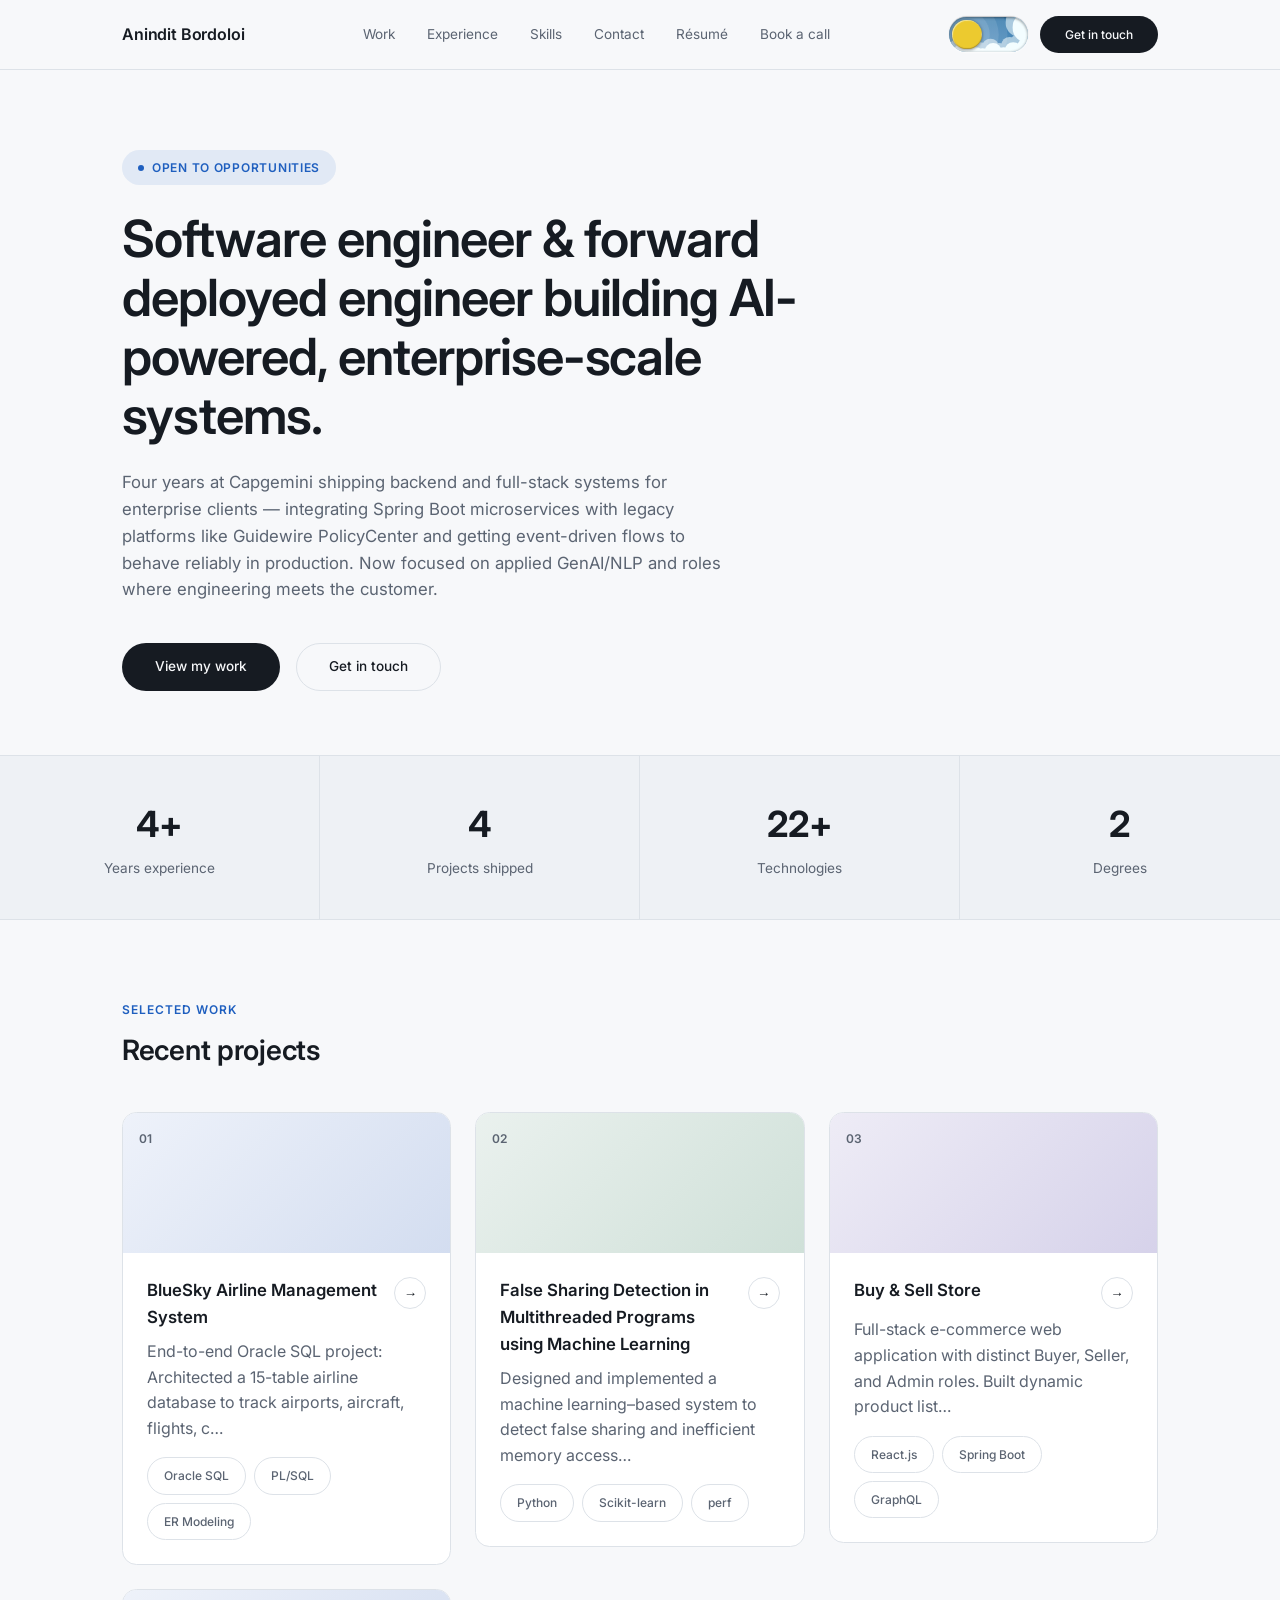
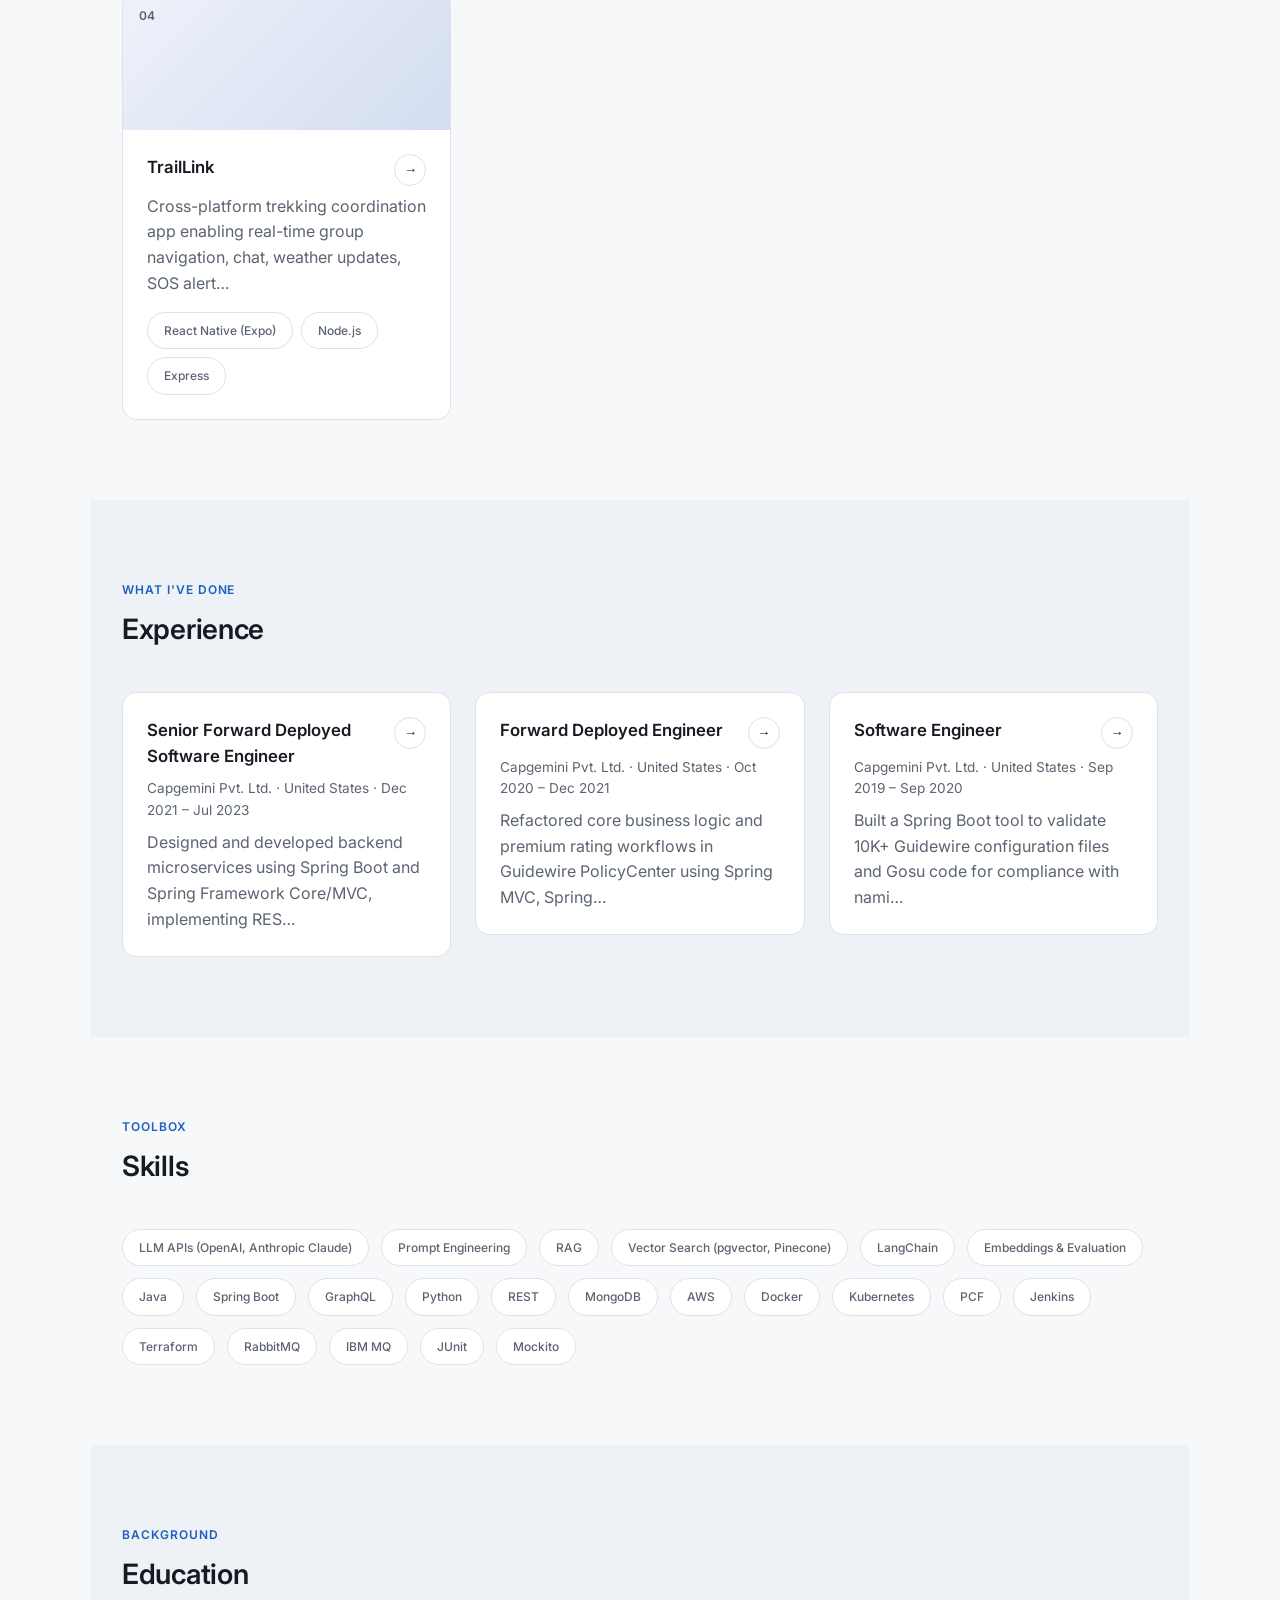
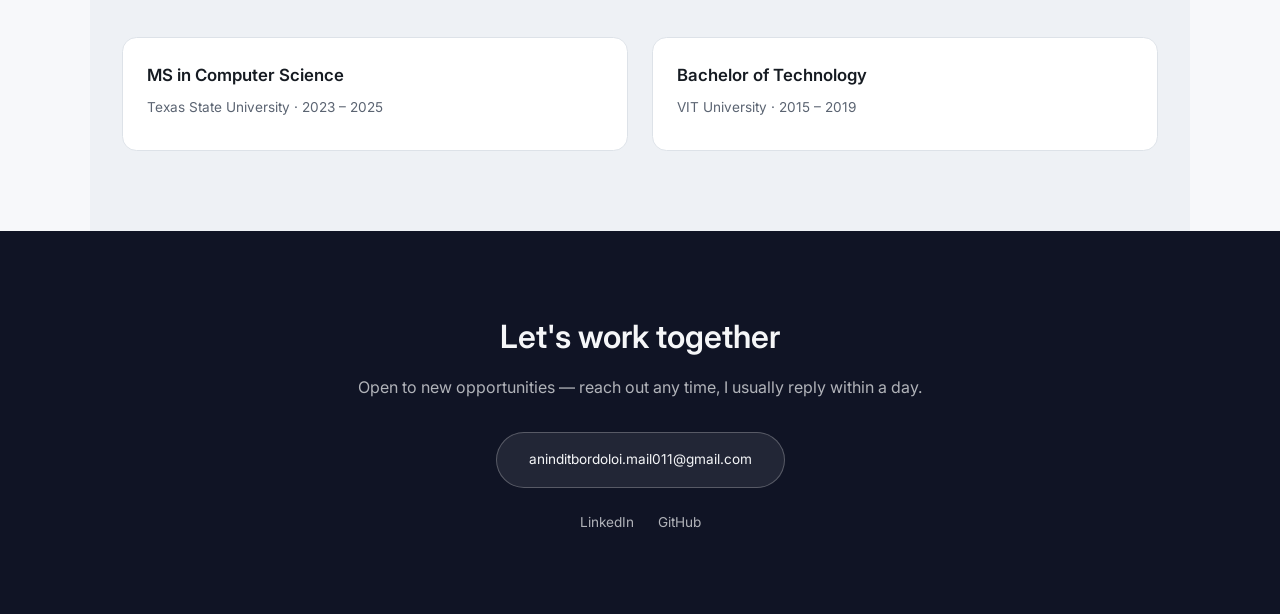
==== commit 00f20c8d: "Reorganize site into css/js/docs folders and de-duplicate shared JS Split the single 1627-line style" ====
--- a/index.html
+++ b/index.html
@@ -7,7 +7,9 @@
   <link rel="preconnect" href="https://fonts.googleapis.com">
   <link rel="preconnect" href="https://fonts.gstatic.com" crossorigin>
   <link href="https://fonts.googleapis.com/css2?family=Inter:wght@400;500;600;700&display=swap" rel="stylesheet">
-  <link rel="stylesheet" href="style.css" />
+  <link rel="stylesheet" href="css/base.css" />
+  <link rel="stylesheet" href="css/theme-toggle.css" />
+  <link rel="stylesheet" href="css/layout.css" />
 </head>
 <body>
   <header class="site-header" id="top">
@@ -162,6 +164,9 @@
     </div>
   </footer>
 
-  <script src="script.js"></script>
+  <script src="js/data.js"></script>
+  <script src="js/theme.js"></script>
+  <script src="js/mobile-nav.js"></script>
+  <script src="js/main.js"></script>
 </body>
 </html>
--- a/css/base.css
+++ b/css/base.css
@@ -0,0 +1,259 @@
+* {
+  margin: 0;
+  padding: 0;
+  box-sizing: border-box;
+}
+
+:root {
+  --bg: #f7f8fa;
+  --bg-alt: #eef1f5;
+  --surface: #ffffff;
+  --text: #161b22;
+  --text-secondary: #5b6472;
+  --border: #dde2e8;
+  --accent: #1f5fbf;
+  --accent-soft: rgba(31, 95, 191, 0.10);
+  --btn-bg: #161b22;
+  --btn-text: #f7f8fa;
+  --cta-bg: #101425;
+  --cta-text: #f5f6f8;
+  --cta-text-rgb: 245, 246, 248;
+  --shadow-sm: rgba(22, 27, 34, 0.06);
+  --shadow-md: rgba(22, 27, 34, 0.10);
+  --shadow-lg: rgba(22, 27, 34, 0.18);
+  --thumb-1-start: #eef2fa; --thumb-1-end: #d3ddf0;
+  --thumb-2-start: #eaf1ee; --thumb-2-end: #cfe0d8;
+  --thumb-3-start: #eeecf6; --thumb-3-end: #d6d2ea;
+
+  --font-sans: 'Inter', -apple-system, BlinkMacSystemFont, 'Segoe UI', Roboto, Helvetica, Arial, sans-serif;
+
+  --text-xs: 0.75rem;
+  --text-sm: 0.85rem;
+  --text-base: 1rem;
+  --text-md: 1.05rem;
+  --text-lg: 1.25rem;
+  --text-xl: 1.5rem;
+  --text-2xl: 1.75rem;
+  --text-3xl: 2rem;
+  --text-4xl: clamp(2rem, 4.5vw, 3.2rem);
+  --text-stat: 2.25rem;
+
+  --font-regular: 400;
+  --font-medium: 500;
+  --font-semibold: 600;
+  --font-bold: 700;
+
+  --leading-tight: 1.15;
+  --leading-snug: 1.3;
+  --leading-normal: 1.6;
+  --leading-relaxed: 1.7;
+
+  --space-1: 0.25rem;
+  --space-2: 0.5rem;
+  --space-3: 0.75rem;
+  --space-4: 1rem;
+  --space-5: 1.5rem;
+  --space-6: 2rem;
+  --space-7: 2.5rem;
+  --space-8: 3rem;
+  --space-9: 4rem;
+  --space-10: 5rem;
+
+  --radius-xs: 0.4rem;
+  --radius-sm: 0.6rem;
+  --radius-md: 0.9rem;
+  --radius-lg: 1rem;
+  --radius-pill: 999px;
+}
+
+body.dark-mode {
+  --bg: #0f1420;
+  --bg-alt: #161c2c;
+  --surface: #1a2133;
+  --text: #eef1f6;
+  --text-secondary: #9aa4b2;
+  --border: #2a3244;
+  --accent: #7fb0ff;
+  --accent-soft: rgba(127, 176, 255, 0.14);
+  --btn-bg: #eef1f6;
+  --btn-text: #10141f;
+  --cta-bg: #0b0f1a;
+  --cta-text: #eef1f6;
+  --cta-text-rgb: 238, 241, 246;
+  --shadow-sm: rgba(0, 0, 0, 0.25);
+  --shadow-md: rgba(0, 0, 0, 0.40);
+  --shadow-lg: rgba(0, 0, 0, 0.55);
+  --thumb-1-start: #2a3550; --thumb-1-end: #202a42;
+  --thumb-2-start: #263524; --thumb-2-end: #1e2b1e;
+  --thumb-3-start: #2c2846; --thumb-3-end: #221f38;
+}
+
+body {
+  font-family: var(--font-sans);
+  background: var(--bg);
+  color: var(--text);
+  line-height: var(--leading-normal);
+  overflow-x: hidden;
+  transition: background 0.3s ease, color 0.3s ease;
+}
+
+a {
+  color: inherit;
+  text-decoration: none;
+}
+
+.container,
+.hero-inner,
+.nav-inner,
+.section-block,
+.cta-inner {
+  max-width: 1100px;
+  margin: 0 auto;
+  padding-left: 2rem;
+  padding-right: 2rem;
+}
+
+/* Buttons */
+.btn {
+  display: inline-flex;
+  align-items: center;
+  justify-content: center;
+  padding: var(--space-3) var(--space-6);
+  border-radius: var(--radius-pill);
+  font-size: var(--text-sm);
+  font-weight: var(--font-medium);
+  cursor: pointer;
+  border: 1px solid transparent;
+  transition: opacity 0.2s ease, background 0.2s ease, border-color 0.2s ease, color 0.2s ease;
+}
+
+.btn:focus-visible {
+  outline: 2px solid var(--accent);
+  outline-offset: 2px;
+}
+
+.btn-primary {
+  background: var(--btn-bg);
+  color: var(--btn-text);
+}
+
+.btn-primary:hover {
+  opacity: 0.85;
+}
+
+.btn-secondary {
+  background: transparent;
+  color: var(--text);
+  border-color: var(--border);
+}
+
+.btn-secondary:hover {
+  border-color: var(--text);
+}
+
+.btn-sm {
+  padding: var(--space-2) var(--space-5);
+  font-size: var(--text-xs);
+}
+
+/* Nav */
+.site-header {
+  position: sticky;
+  top: 0;
+  z-index: 50;
+  background: var(--bg);
+  border-bottom: 1px solid var(--border);
+}
+
+.nav-inner {
+  display: flex;
+  align-items: center;
+  justify-content: space-between;
+  padding-top: var(--space-4);
+  padding-bottom: var(--space-4);
+  position: relative;
+}
+
+.wordmark {
+  font-weight: var(--font-semibold);
+  font-size: var(--text-base);
+  letter-spacing: -0.01em;
+}
+
+.wordmark:focus-visible,
+.main-nav a:focus-visible {
+  outline: 2px solid var(--accent);
+  outline-offset: 2px;
+  border-radius: var(--radius-xs);
+}
+
+.main-nav {
+  display: flex;
+  gap: var(--space-6);
+}
+
+.main-nav a {
+  font-size: var(--text-sm);
+  color: var(--text-secondary);
+  transition: color 0.2s ease;
+}
+
+.main-nav a:hover {
+  color: var(--text);
+}
+
+.nav-actions {
+  display: flex;
+  align-items: center;
+  gap: var(--space-3);
+}
+
+/* Mobile nav toggle */
+.nav-toggle {
+  display: none;
+  background: transparent;
+  border: 1px solid var(--border);
+  border-radius: var(--radius-pill);
+  width: 2.25rem;
+  height: 2.25rem;
+  align-items: center;
+  justify-content: center;
+  cursor: pointer;
+  flex-direction: column;
+  gap: 4px;
+}
+
+.nav-toggle:focus-visible {
+  outline: 2px solid var(--accent);
+  outline-offset: 2px;
+}
+
+.nav-toggle-bar {
+  display: block;
+  width: 16px;
+  height: 2px;
+  background: var(--text);
+  border-radius: 2px;
+}
+
+.mobile-nav {
+  display: flex;
+  flex-direction: column;
+  gap: var(--space-2);
+}
+
+.mobile-nav[hidden] {
+  display: none;
+}
+
+.mobile-nav a {
+  padding: var(--space-2) 0;
+  font-size: var(--text-sm);
+  color: var(--text-secondary);
+  transition: color 0.2s ease;
+}
+
+.mobile-nav a:hover,
+.mobile-nav a:focus-visible {
+  color: var(--text);
+}
--- a/css/theme-toggle.css
+++ b/css/theme-toggle.css
@@ -0,0 +1,436 @@
+/* Theme switch (sun/moon toggle) — from Uiverse.io by 00Kubi */
+.theme-switch {
+  --toggle-size: 14px;
+  --container-width: 5.625em;
+  --container-height: 2.5em;
+  --container-radius: 6.25em;
+  --container-light-bg: #3d7eae;
+  --container-night-bg: #1d1f2c;
+  --circle-container-diameter: 3.375em;
+  --sun-moon-diameter: 2.125em;
+  --sun-bg: #ecca2f;
+  --moon-bg: #c4c9d1;
+  --spot-color: #959db1;
+  --circle-container-offset: calc((var(--circle-container-diameter) - var(--container-height)) / 2 * -1);
+  --stars-color: #fff;
+  --clouds-color: #f3fdff;
+  --back-clouds-color: #aacadf;
+  --transition: 0.5s cubic-bezier(0, -0.02, 0.4, 1.25);
+  --circle-transition: 0.3s cubic-bezier(0, -0.02, 0.35, 1.17);
+  display: inline-flex;
+}
+
+.theme-switch,
+.theme-switch *,
+.theme-switch *::before,
+.theme-switch *::after {
+  box-sizing: border-box;
+  margin: 0;
+  padding: 0;
+  font-size: var(--toggle-size);
+}
+
+.theme-switch__container {
+  width: var(--container-width);
+  height: var(--container-height);
+  background-color: var(--container-light-bg);
+  border-radius: var(--container-radius);
+  overflow: hidden;
+  cursor: pointer;
+  box-shadow: 0em -0.062em 0.062em rgba(0, 0, 0, 0.25), 0em 0.062em 0.125em rgba(255, 255, 255, 0.94);
+  position: relative;
+  background-image: linear-gradient(to bottom, var(--container-light-bg) 0%, #5490c0 100%);
+  transition: all var(--transition);
+}
+
+.theme-switch__container::before {
+  content: "";
+  position: absolute;
+  z-index: 1;
+  inset: 0;
+  box-shadow: 0em 0.05em 0.187em rgba(0, 0, 0, 0.25) inset, 0em 0.05em 0.187em rgba(0, 0, 0, 0.25) inset;
+  border-radius: var(--container-radius);
+}
+
+.theme-switch__checkbox {
+  display: none;
+}
+
+.theme-switch__circle-container {
+  width: var(--circle-container-diameter);
+  height: var(--circle-container-diameter);
+  background-color: rgba(255, 255, 255, 0.1);
+  position: absolute;
+  left: var(--circle-container-offset);
+  top: var(--circle-container-offset);
+  border-radius: var(--container-radius);
+  box-shadow: inset 0 0 0 3.375em rgba(255, 255, 255, 0.1), inset 0 0 0 3.375em rgba(255, 255, 255, 0.1),
+    0 0 0 0.625em rgba(255, 255, 255, 0.1), 0 0 0 1.25em rgba(255, 255, 255, 0.1);
+  display: flex;
+  transition: var(--circle-transition);
+  pointer-events: none;
+}
+
+.theme-switch__sun-moon-container {
+  pointer-events: auto;
+  position: relative;
+  z-index: 2;
+  width: var(--sun-moon-diameter);
+  height: var(--sun-moon-diameter);
+  margin: auto;
+  border-radius: var(--container-radius);
+  background-color: var(--sun-bg);
+  box-shadow: 0.062em 0.062em 0.062em 0em rgba(254, 255, 239, 0.61) inset, 0em -0.062em 0.062em 0em #a1872a inset;
+  filter: drop-shadow(0.062em 0.125em 0.125em rgba(0, 0, 0, 0.25)) drop-shadow(0em 0.062em 0.125em rgba(0, 0, 0, 0.25));
+  overflow: hidden;
+  transform: scale(1);
+  transition: all var(--transition), transform 0.3s ease;
+}
+
+.theme-switch__sun-moon-container:hover {
+  transform: scale(1.1) rotate(5deg);
+}
+
+.theme-switch__moon {
+  transform: translateX(100%);
+  width: 100%;
+  height: 100%;
+  background-color: var(--moon-bg);
+  border-radius: inherit;
+  box-shadow: 0.062em 0.062em 0.062em 0em rgba(254, 255, 239, 0.61) inset, 0em -0.062em 0.062em 0em #969696 inset;
+  position: relative;
+  transition: all var(--transition), transform 0.3s ease;
+}
+
+.theme-switch__moon:hover {
+  transform: rotate(15deg);
+}
+
+.theme-switch__spot {
+  position: absolute;
+  top: 0.75em;
+  left: 0.312em;
+  width: 0.75em;
+  height: 0.75em;
+  border-radius: var(--container-radius);
+  background-color: var(--spot-color);
+  box-shadow: 0em 0.0312em 0.062em rgba(0, 0, 0, 0.25) inset;
+  transition: background-color 0.3s ease;
+}
+
+.theme-switch__spot:nth-of-type(2) {
+  width: 0.375em;
+  height: 0.375em;
+  top: 0.937em;
+  left: 1.375em;
+}
+
+.theme-switch__spot:nth-last-of-type(3) {
+  width: 0.25em;
+  height: 0.25em;
+  top: 0.312em;
+  left: 0.812em;
+}
+
+.theme-switch__moon:hover .theme-switch__spot {
+  background-color: #7a7f8c;
+}
+
+.theme-switch__clouds {
+  width: 1.25em;
+  height: 1.25em;
+  background-color: var(--clouds-color);
+  border-radius: var(--container-radius);
+  position: absolute;
+  bottom: -0.625em;
+  left: 0.312em;
+  box-shadow:
+    0.937em 0.312em var(--clouds-color),
+    -0.312em -0.312em var(--back-clouds-color),
+    1.437em 0.375em var(--clouds-color),
+    0.5em -0.125em var(--back-clouds-color),
+    2.187em 0 var(--clouds-color),
+    1.25em -0.062em var(--back-clouds-color),
+    2.937em 0.312em var(--clouds-color),
+    2em -0.312em var(--back-clouds-color),
+    3.625em -0.062em var(--clouds-color),
+    2.625em 0em var(--back-clouds-color),
+    4.5em -0.312em var(--clouds-color),
+    3.375em -0.437em var(--back-clouds-color),
+    4.625em -1.75em 0 0.437em var(--clouds-color),
+    4em -0.625em var(--back-clouds-color),
+    4.125em -2.125em 0 0.437em var(--back-clouds-color);
+  transition: 0.5s cubic-bezier(0, -0.02, 0.4, 1.25);
+}
+
+.theme-switch__stars-container {
+  position: absolute;
+  color: var(--stars-color);
+  top: -100%;
+  left: 0.312em;
+  width: 2.75em;
+  height: auto;
+  transition: var(--transition);
+}
+
+.theme-switch__checkbox:checked + .theme-switch__container {
+  background-color: var(--container-night-bg);
+  background-image: linear-gradient(to bottom, var(--container-night-bg) 0%, #2d3142 100%);
+}
+
+.theme-switch__checkbox:checked + .theme-switch__container .theme-switch__circle-container {
+  left: calc(100% - var(--circle-container-offset) - var(--circle-container-diameter));
+}
+
+.theme-switch__checkbox:checked + .theme-switch__container .theme-switch__circle-container:hover {
+  left: calc(100% - var(--circle-container-offset) - var(--circle-container-diameter) - 0.187em);
+}
+
+.theme-switch__circle-container:hover {
+  left: calc(var(--circle-container-offset) + 0.187em);
+}
+
+.theme-switch__checkbox:checked + .theme-switch__container .theme-switch__moon {
+  transform: translate(0);
+}
+
+.theme-switch__checkbox:checked + .theme-switch__container .theme-switch__clouds {
+  bottom: -4.062em;
+}
+
+.theme-switch__checkbox:checked + .theme-switch__container .theme-switch__stars-container {
+  top: 50%;
+  transform: translateY(-50%);
+}
+
+.theme-switch__container:hover .theme-switch__clouds {
+  transform: translateX(15px) scale(1.02);
+}
+
+.theme-switch__sun-moon-container::after {
+  content: "";
+  position: absolute;
+  inset: -5px;
+  background: radial-gradient(circle, rgba(255, 255, 255, 0.2) 0%, transparent 70%);
+  border-radius: 50%;
+  opacity: 0;
+  transition: opacity 0.3s ease;
+}
+
+.theme-switch__sun-moon-container:hover::after {
+  opacity: 1;
+}
+
+.theme-switch__shooting-star {
+  position: absolute;
+  width: 2px;
+  height: 2px;
+  background: white;
+  top: 20%;
+  left: -10%;
+  opacity: 0;
+  transition: opacity 0.3s ease;
+}
+
+.theme-switch__shooting-star-2 {
+  position: absolute;
+  width: 1px;
+  height: 1px;
+  background: white;
+  top: 35%;
+  left: -10%;
+  opacity: 0;
+  transition: opacity 0.3s ease;
+}
+
+.theme-switch__meteor {
+  position: absolute;
+  width: 3px;
+  height: 3px;
+  background: #ffd700;
+  border-radius: 50%;
+  top: -10%;
+  left: 50%;
+  opacity: 0;
+  filter: blur(1px);
+  transition: opacity 0.3s ease;
+}
+
+.theme-switch__checkbox:checked + .theme-switch__container .theme-switch__shooting-star {
+  animation: shootingStar 2s linear infinite;
+  opacity: 1;
+}
+
+.theme-switch__checkbox:checked + .theme-switch__container .theme-switch__shooting-star-2 {
+  animation: shootingStar 3s linear infinite 1s;
+  opacity: 1;
+}
+
+.theme-switch__checkbox:checked + .theme-switch__container .theme-switch__meteor {
+  animation: meteor 4s linear infinite 2s;
+  opacity: 1;
+}
+
+@keyframes shootingStar {
+  0% {
+    transform: translateX(0) translateY(0) rotate(45deg);
+    opacity: 1;
+  }
+  100% {
+    transform: translateX(150px) translateY(150px) rotate(45deg);
+    opacity: 0;
+  }
+}
+
+@keyframes meteor {
+  0% {
+    transform: translateY(0) scale(1);
+    opacity: 1;
+  }
+  100% {
+    transform: translateY(150px) scale(0.3);
+    opacity: 0;
+  }
+}
+
+.theme-switch__stars-cluster {
+  position: absolute;
+  inset: 0;
+  opacity: 0;
+  transition: opacity 0.3s ease;
+}
+
+.theme-switch__stars-cluster .star {
+  position: absolute;
+  width: 2px;
+  height: 2px;
+  background: white;
+  border-radius: 50%;
+  box-shadow: 0 0 4px 1px white;
+}
+
+.theme-switch__stars-cluster .star:nth-child(1) {
+  top: 20%;
+  left: 20%;
+  animation: twinkle 1s infinite ease-in-out;
+}
+.theme-switch__stars-cluster .star:nth-child(2) {
+  top: 30%;
+  left: 55%;
+  animation: twinkle 1s infinite ease-in-out 0.3s;
+}
+.theme-switch__stars-cluster .star:nth-child(3) {
+  top: 40%;
+  left: 80%;
+  animation: twinkle 1s infinite ease-in-out 0.6s;
+}
+.theme-switch__stars-cluster .star:nth-child(4) {
+  top: 60%;
+  left: 30%;
+  animation: twinkle 1s infinite ease-in-out 0.9s;
+}
+.theme-switch__stars-cluster .star:nth-child(5) {
+  top: 70%;
+  left: 65%;
+  animation: twinkle 1s infinite ease-in-out 1.2s;
+}
+
+.theme-switch__aurora {
+  position: absolute;
+  top: 0;
+  left: 0;
+  right: 0;
+  height: 20px;
+  background: linear-gradient(
+    90deg,
+    rgba(0, 255, 255, 0) 0%,
+    rgba(0, 255, 255, 0.2) 25%,
+    rgba(128, 0, 255, 0.2) 50%,
+    rgba(0, 255, 255, 0.2) 75%,
+    rgba(0, 255, 255, 0) 100%
+  );
+  opacity: 0;
+  filter: blur(4px);
+  transform: translateY(-100%);
+  transition: opacity 0.3s ease;
+}
+
+.theme-switch__comets {
+  position: absolute;
+  inset: 0;
+  overflow: hidden;
+  opacity: 0;
+  transition: opacity 0.3s ease;
+}
+
+.theme-switch__comets .comet {
+  position: absolute;
+  width: 2px;
+  height: 2px;
+  background: linear-gradient(90deg, white 0%, transparent 90%);
+  border-radius: 50%;
+  filter: blur(1px);
+}
+
+.theme-switch__comets .comet:nth-child(1) {
+  top: 30%;
+  left: -10%;
+  animation: cometMove 4s linear infinite;
+}
+
+.theme-switch__comets .comet:nth-child(2) {
+  top: 50%;
+  left: -10%;
+  animation: cometMove 6s linear infinite 2s;
+}
+
+@keyframes twinkle {
+  0%,
+  100% {
+    opacity: 0.3;
+    transform: scale(1);
+  }
+  50% {
+    opacity: 1;
+    transform: scale(1.2);
+  }
+}
+
+@keyframes cometMove {
+  0% {
+    transform: translateX(0) translateY(0) rotate(-45deg) scale(1);
+    opacity: 0;
+  }
+  10% {
+    opacity: 1;
+  }
+  90% {
+    opacity: 1;
+  }
+  100% {
+    transform: translateX(200px) translateY(200px) rotate(-45deg) scale(0.2);
+    opacity: 0;
+  }
+}
+
+.theme-switch__checkbox:checked + .theme-switch__container .theme-switch__stars-cluster {
+  opacity: 1;
+}
+
+.theme-switch__checkbox:checked + .theme-switch__container .theme-switch__aurora {
+  opacity: 1;
+  animation: auroraWave 8s linear infinite;
+}
+
+.theme-switch__checkbox:checked + .theme-switch__container .theme-switch__comets {
+  opacity: 1;
+}
+
+@keyframes auroraWave {
+  0% {
+    transform: translateY(-100%) translateX(-50%);
+  }
+  100% {
+    transform: translateY(-100%) translateX(50%);
+  }
+}
--- a/css/layout.css
+++ b/css/layout.css
@@ -0,0 +1,615 @@
+/* Hero */
+.hero {
+  padding: var(--space-10) 0 var(--space-9);
+}
+
+.badge {
+  display: inline-flex;
+  align-items: center;
+  gap: var(--space-2);
+  font-size: var(--text-xs);
+  font-weight: var(--font-semibold);
+  letter-spacing: 0.06em;
+  text-transform: uppercase;
+  color: var(--accent);
+  background: var(--accent-soft);
+  padding: var(--space-2) var(--space-4);
+  border-radius: var(--radius-pill);
+  margin-bottom: var(--space-5);
+}
+
+.badge-dot {
+  width: 6px;
+  height: 6px;
+  border-radius: 50%;
+  background: var(--accent);
+}
+
+.hero h1 {
+  font-size: var(--text-4xl);
+  font-weight: var(--font-semibold);
+  letter-spacing: -0.02em;
+  line-height: var(--leading-tight);
+  max-width: 750px;
+  margin-bottom: var(--space-5);
+}
+
+.hero-bio {
+  color: var(--text-secondary);
+  font-size: var(--text-md);
+  max-width: 620px;
+  margin-bottom: var(--space-7);
+}
+
+.hero-actions {
+  display: flex;
+  gap: var(--space-4);
+  flex-wrap: wrap;
+}
+
+/* Stats */
+.stats-strip {
+  display: grid;
+  grid-template-columns: repeat(4, 1fr);
+  border-top: 1px solid var(--border);
+  border-bottom: 1px solid var(--border);
+  background: var(--bg-alt);
+}
+
+.stat {
+  padding: var(--space-7) var(--space-4);
+  text-align: center;
+  border-right: 1px solid var(--border);
+}
+
+.stat:last-child {
+  border-right: none;
+}
+
+.stat-number {
+  font-size: var(--text-stat);
+  font-weight: var(--font-bold);
+  letter-spacing: -0.02em;
+}
+
+.stat-label {
+  color: var(--text-secondary);
+  font-size: var(--text-sm);
+  margin-top: var(--space-1);
+}
+
+/* Sections */
+.section-block {
+  padding: var(--space-10) var(--space-6);
+}
+
+.section-block.alt-bg {
+  background: var(--bg-alt);
+}
+
+.section-head {
+  margin-bottom: var(--space-7);
+}
+
+.section-label {
+  font-size: var(--text-xs);
+  font-weight: var(--font-semibold);
+  letter-spacing: 0.08em;
+  text-transform: uppercase;
+  color: var(--accent);
+  margin-bottom: var(--space-2);
+}
+
+.section-block h2 {
+  font-size: var(--text-2xl);
+  font-weight: var(--font-semibold);
+  letter-spacing: -0.01em;
+}
+
+/* Cards */
+.cards-grid {
+  display: grid;
+  gap: var(--space-5);
+  grid-template-columns: repeat(auto-fit, minmax(300px, 1fr));
+}
+
+.card {
+  background: var(--surface);
+  border: 1px solid var(--border);
+  border-radius: var(--radius-md);
+  transition: border-color 0.2s ease, box-shadow 0.2s ease;
+}
+
+.card:hover {
+  border-color: var(--text-secondary);
+  box-shadow: 0 8px 20px var(--shadow-md);
+}
+
+.expandable-card {
+  cursor: pointer;
+}
+
+.expandable-card:focus-visible {
+  outline: 2px solid var(--accent);
+  outline-offset: 3px;
+}
+
+/* Project cards */
+.project-card {
+  overflow: hidden;
+}
+
+.project-thumb {
+  height: 140px;
+  position: relative;
+  display: flex;
+  align-items: flex-start;
+  padding: var(--space-4);
+}
+
+.thumb-1 { background: linear-gradient(135deg, var(--thumb-1-start), var(--thumb-1-end)); }
+.thumb-2 { background: linear-gradient(135deg, var(--thumb-2-start), var(--thumb-2-end)); }
+.thumb-3 { background: linear-gradient(135deg, var(--thumb-3-start), var(--thumb-3-end)); }
+
+.thumb-index {
+  font-size: var(--text-xs);
+  font-weight: var(--font-semibold);
+  color: var(--text-secondary);
+}
+
+.card-body {
+  padding: var(--space-5);
+}
+
+.card-header {
+  display: flex;
+  justify-content: space-between;
+  align-items: flex-start;
+  gap: var(--space-3);
+  margin-bottom: var(--space-2);
+}
+
+.card-header strong {
+  font-size: var(--text-md);
+  font-weight: var(--font-semibold);
+}
+
+.modal-btn {
+  background: transparent;
+  border: 1px solid var(--border);
+  color: var(--text);
+  width: 2rem;
+  height: 2rem;
+  border-radius: var(--radius-pill);
+  display: flex;
+  align-items: center;
+  justify-content: center;
+  cursor: pointer;
+  flex-shrink: 0;
+  transition: border-color 0.2s ease, color 0.2s ease;
+}
+
+.modal-btn:hover {
+  border-color: var(--accent);
+  color: var(--accent);
+}
+
+.modal-btn:focus-visible {
+  outline: 2px solid var(--accent);
+  outline-offset: 2px;
+}
+
+.card-preview {
+  color: var(--text-secondary);
+  font-size: var(--text-base);
+}
+
+.card-meta {
+  color: var(--text-secondary);
+  font-size: var(--text-sm);
+  margin: var(--space-1) 0 var(--space-2);
+}
+
+.card-details {
+  animation: fadeIn 0.3s ease-out;
+  color: var(--text-secondary);
+  font-size: var(--text-base);
+  line-height: var(--leading-normal);
+  margin-top: var(--space-2);
+}
+
+.card-details ul {
+  padding-left: 1.1rem;
+  margin-top: var(--space-2);
+}
+
+.card-details li {
+  margin-bottom: var(--space-2);
+}
+
+.tag-row {
+  display: flex;
+  flex-wrap: wrap;
+  gap: var(--space-2);
+  margin-top: var(--space-4);
+}
+
+/* Experience & education cards */
+.experience-card,
+.education-card {
+  padding: var(--space-5);
+}
+
+.education-card strong {
+  font-size: var(--text-md);
+  font-weight: var(--font-semibold);
+  display: block;
+  margin-bottom: var(--space-2);
+}
+
+.education-card:hover {
+  box-shadow: none;
+  border-color: var(--border);
+}
+
+@keyframes fadeIn {
+  from { opacity: 0; transform: translateY(-6px); }
+  to { opacity: 1; transform: translateY(0); }
+}
+
+@keyframes fadeInUp {
+  from { opacity: 0; transform: translateY(20px); }
+  to { opacity: 1; transform: translateY(0); }
+}
+
+/* Skills / chips (shared between .skill and .tag-pill) */
+.skills-container {
+  display: flex;
+  flex-wrap: wrap;
+  gap: var(--space-3);
+}
+
+.skill,
+.tag-pill {
+  display: inline-block;
+  background: var(--surface);
+  border: 1px solid var(--border);
+  color: var(--text-secondary);
+  padding: var(--space-2) var(--space-4);
+  border-radius: var(--radius-pill);
+  font-size: var(--text-xs);
+  font-weight: var(--font-medium);
+  transition: background 0.15s ease, color 0.15s ease, border-color 0.15s ease;
+}
+
+.skill:hover,
+.tag-pill:hover {
+  background: var(--accent-soft);
+  border-color: var(--accent);
+  color: var(--accent);
+}
+
+/* CTA band */
+.cta-band {
+  background: var(--cta-bg);
+  color: var(--cta-text);
+  text-align: center;
+  padding: var(--space-10) var(--space-6);
+}
+
+.cta-band h2 {
+  font-size: var(--text-3xl);
+  font-weight: var(--font-semibold);
+  margin-bottom: var(--space-3);
+}
+
+.cta-band p {
+  color: rgba(var(--cta-text-rgb), 0.7);
+  margin-bottom: var(--space-6);
+}
+
+.email-pill {
+  display: inline-block;
+  background: rgba(var(--cta-text-rgb), 0.08);
+  border: 1px solid rgba(var(--cta-text-rgb), 0.25);
+  color: var(--cta-text);
+  padding: var(--space-4) var(--space-6);
+  border-radius: var(--radius-pill);
+  font-size: var(--text-sm);
+  transition: background 0.2s ease;
+}
+
+.email-pill:hover {
+  background: rgba(var(--cta-text-rgb), 0.16);
+}
+
+.email-pill:focus-visible,
+.cta-link:focus-visible {
+  outline: 2px solid var(--cta-text);
+  outline-offset: 2px;
+}
+
+.cta-links {
+  display: flex;
+  justify-content: center;
+  gap: var(--space-5);
+  margin-top: var(--space-5);
+}
+
+.cta-link {
+  color: rgba(var(--cta-text-rgb), 0.7);
+  font-size: var(--text-sm);
+}
+
+.cta-link:hover {
+  color: var(--cta-text);
+}
+
+/* Modal */
+.modal-overlay {
+  position: fixed;
+  top: 0;
+  left: 0;
+  width: 100%;
+  height: 100%;
+  background: rgba(0, 0, 0, 0.5);
+  backdrop-filter: blur(6px);
+  z-index: 1000;
+  display: flex;
+  justify-content: center;
+  align-items: center;
+  opacity: 0;
+  visibility: hidden;
+  transition: all 0.3s ease;
+}
+
+.modal-overlay.active {
+  opacity: 1;
+  visibility: visible;
+}
+
+.modal-content {
+  background: var(--surface);
+  border: 1px solid var(--border);
+  border-radius: var(--radius-lg);
+  padding: var(--space-6);
+  max-width: 600px;
+  width: 90%;
+  max-height: 80vh;
+  overflow-y: auto;
+  position: relative;
+  box-shadow: 0 20px 40px var(--shadow-lg);
+  transform: scale(0.96) translateY(20px);
+  transition: all 0.25s ease;
+}
+
+.modal-content:focus {
+  outline: none;
+}
+
+.modal-overlay.active .modal-content {
+  transform: scale(1) translateY(0);
+}
+
+.modal-header {
+  display: flex;
+  justify-content: space-between;
+  align-items: flex-start;
+  margin-bottom: var(--space-5);
+  padding-bottom: var(--space-4);
+  border-bottom: 1px solid var(--border);
+}
+
+.modal-title {
+  font-size: var(--text-lg);
+  font-weight: var(--font-semibold);
+  flex: 1;
+}
+
+.modal-close {
+  background: transparent;
+  border: 1px solid var(--border);
+  color: var(--text);
+  width: 2rem;
+  height: 2rem;
+  border-radius: var(--radius-pill);
+  display: flex;
+  align-items: center;
+  justify-content: center;
+  font-size: var(--text-lg);
+  cursor: pointer;
+  margin-left: var(--space-4);
+  transition: border-color 0.2s ease;
+}
+
+.modal-close:hover {
+  border-color: var(--text);
+}
+
+.modal-close:focus-visible {
+  outline: 2px solid var(--accent);
+  outline-offset: 2px;
+}
+
+.modal-meta {
+  margin-bottom: var(--space-5);
+}
+
+.modal-meta .company,
+.modal-meta .institution {
+  color: var(--accent);
+  font-weight: var(--font-medium);
+  font-size: var(--text-md);
+  margin-bottom: var(--space-2);
+}
+
+.modal-meta .duration,
+.modal-meta .year {
+  color: var(--text-secondary);
+  font-size: var(--text-base);
+}
+
+.modal-body {
+  color: var(--text-secondary);
+  line-height: var(--leading-relaxed);
+}
+
+.modal-body h4 {
+  color: var(--text);
+  font-weight: var(--font-semibold);
+  margin: var(--space-5) 0 var(--space-3) 0;
+  font-size: var(--text-md);
+}
+
+.modal-body ul {
+  margin: var(--space-3) 0;
+  padding-left: 1.4rem;
+}
+
+.modal-body li {
+  margin-bottom: var(--space-3);
+}
+
+.modal-body .tech-stack {
+  background: var(--bg-alt);
+  border: 1px solid var(--border);
+  border-radius: var(--radius-sm);
+  padding: var(--space-4);
+  margin: var(--space-4) 0;
+}
+
+.share-section {
+  margin-top: var(--space-6);
+  padding-top: var(--space-5);
+  border-top: 1px solid var(--border);
+}
+
+.share-buttons {
+  display: flex;
+  gap: var(--space-3);
+  flex-wrap: wrap;
+  justify-content: center;
+}
+
+.share-btn {
+  background: transparent;
+  border: 1px solid var(--border);
+  color: var(--text);
+  padding: var(--space-2) var(--space-4);
+  border-radius: var(--radius-pill);
+  font-size: var(--text-sm);
+  font-weight: var(--font-medium);
+  cursor: pointer;
+  transition: border-color 0.2s ease, color 0.2s ease;
+  display: flex;
+  align-items: center;
+  gap: var(--space-2);
+}
+
+.share-btn:hover {
+  border-color: var(--accent);
+  color: var(--accent);
+}
+
+.share-btn:focus-visible {
+  outline: 2px solid var(--accent);
+  outline-offset: 2px;
+}
+
+/* Loading / empty / error states */
+.loading {
+  display: inline-block;
+  width: 36px;
+  height: 36px;
+  border: 3px solid var(--border);
+  border-radius: 50%;
+  border-top-color: var(--accent);
+  animation: spin 1s ease-in-out infinite;
+  margin: var(--space-6) auto;
+}
+
+@keyframes spin {
+  to { transform: rotate(360deg); }
+}
+
+.empty-state,
+.error-state {
+  text-align: center;
+  color: var(--text-secondary);
+  padding: var(--space-8) var(--space-4);
+  font-size: var(--text-sm);
+}
+
+.error-state {
+  color: var(--accent);
+}
+
+/* Scroll reveal */
+.section-animate {
+  opacity: 0;
+  transform: translateY(30px);
+  transition: opacity 0.6s ease-out, transform 0.6s ease-out;
+}
+
+/* Responsive */
+@media (max-width: 768px) {
+  .main-nav {
+    display: none;
+  }
+
+  .nav-toggle {
+    display: inline-flex;
+  }
+
+  .mobile-nav {
+    position: absolute;
+    top: 100%;
+    left: 0;
+    right: 0;
+    background: var(--surface);
+    border-bottom: 1px solid var(--border);
+    box-shadow: 0 8px 20px var(--shadow-md);
+    padding: var(--space-4) var(--space-6);
+    z-index: 40;
+  }
+
+  .stats-strip {
+    grid-template-columns: repeat(2, 1fr);
+  }
+
+  .stat:nth-child(2) {
+    border-right: none;
+  }
+
+  .stat {
+    border-bottom: 1px solid var(--border);
+  }
+
+  .cards-grid {
+    grid-template-columns: 1fr;
+  }
+
+  .hero-actions {
+    flex-direction: column;
+    align-items: flex-start;
+  }
+
+  .cta-links {
+    flex-direction: column;
+    gap: var(--space-3);
+  }
+
+  .modal-content {
+    width: 95%;
+    padding: var(--space-5);
+    margin: var(--space-4);
+  }
+
+  .share-buttons {
+    flex-direction: column;
+  }
+
+  .share-btn {
+    justify-content: center;
+  }
+}
